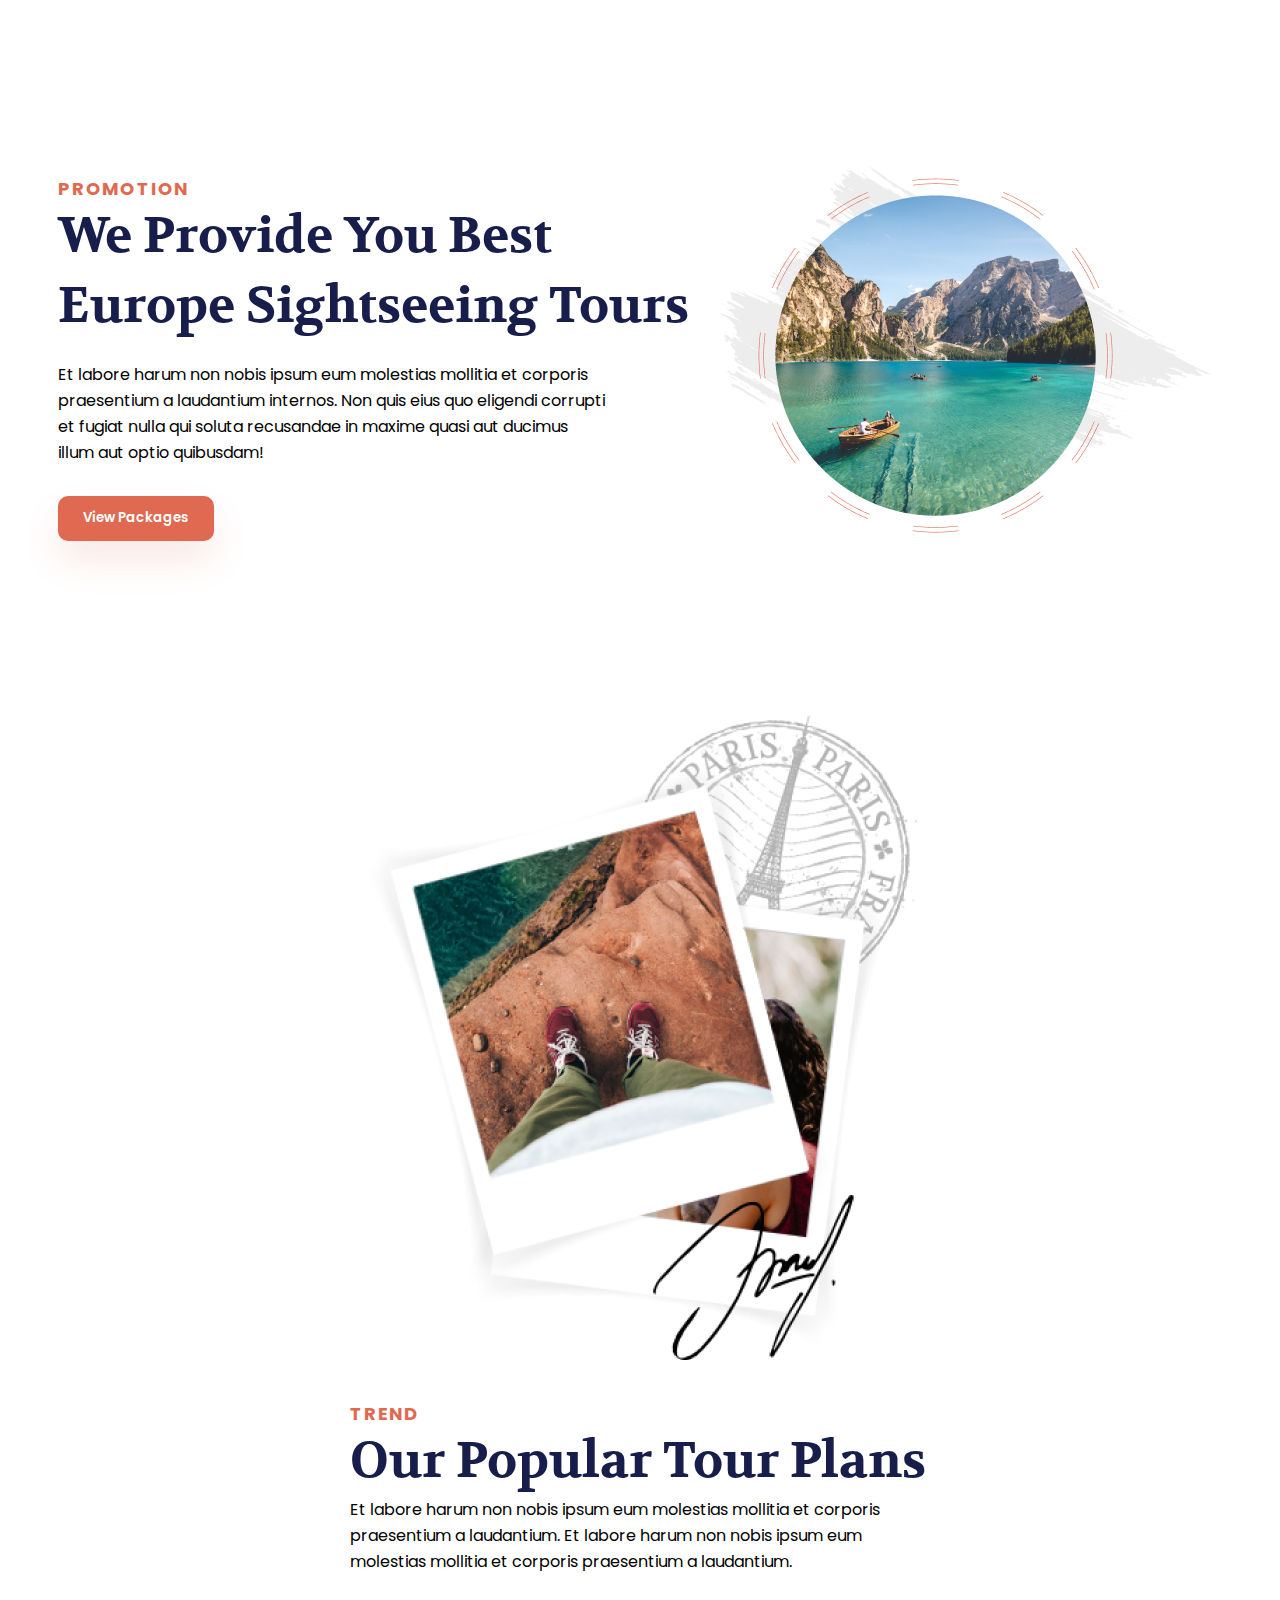
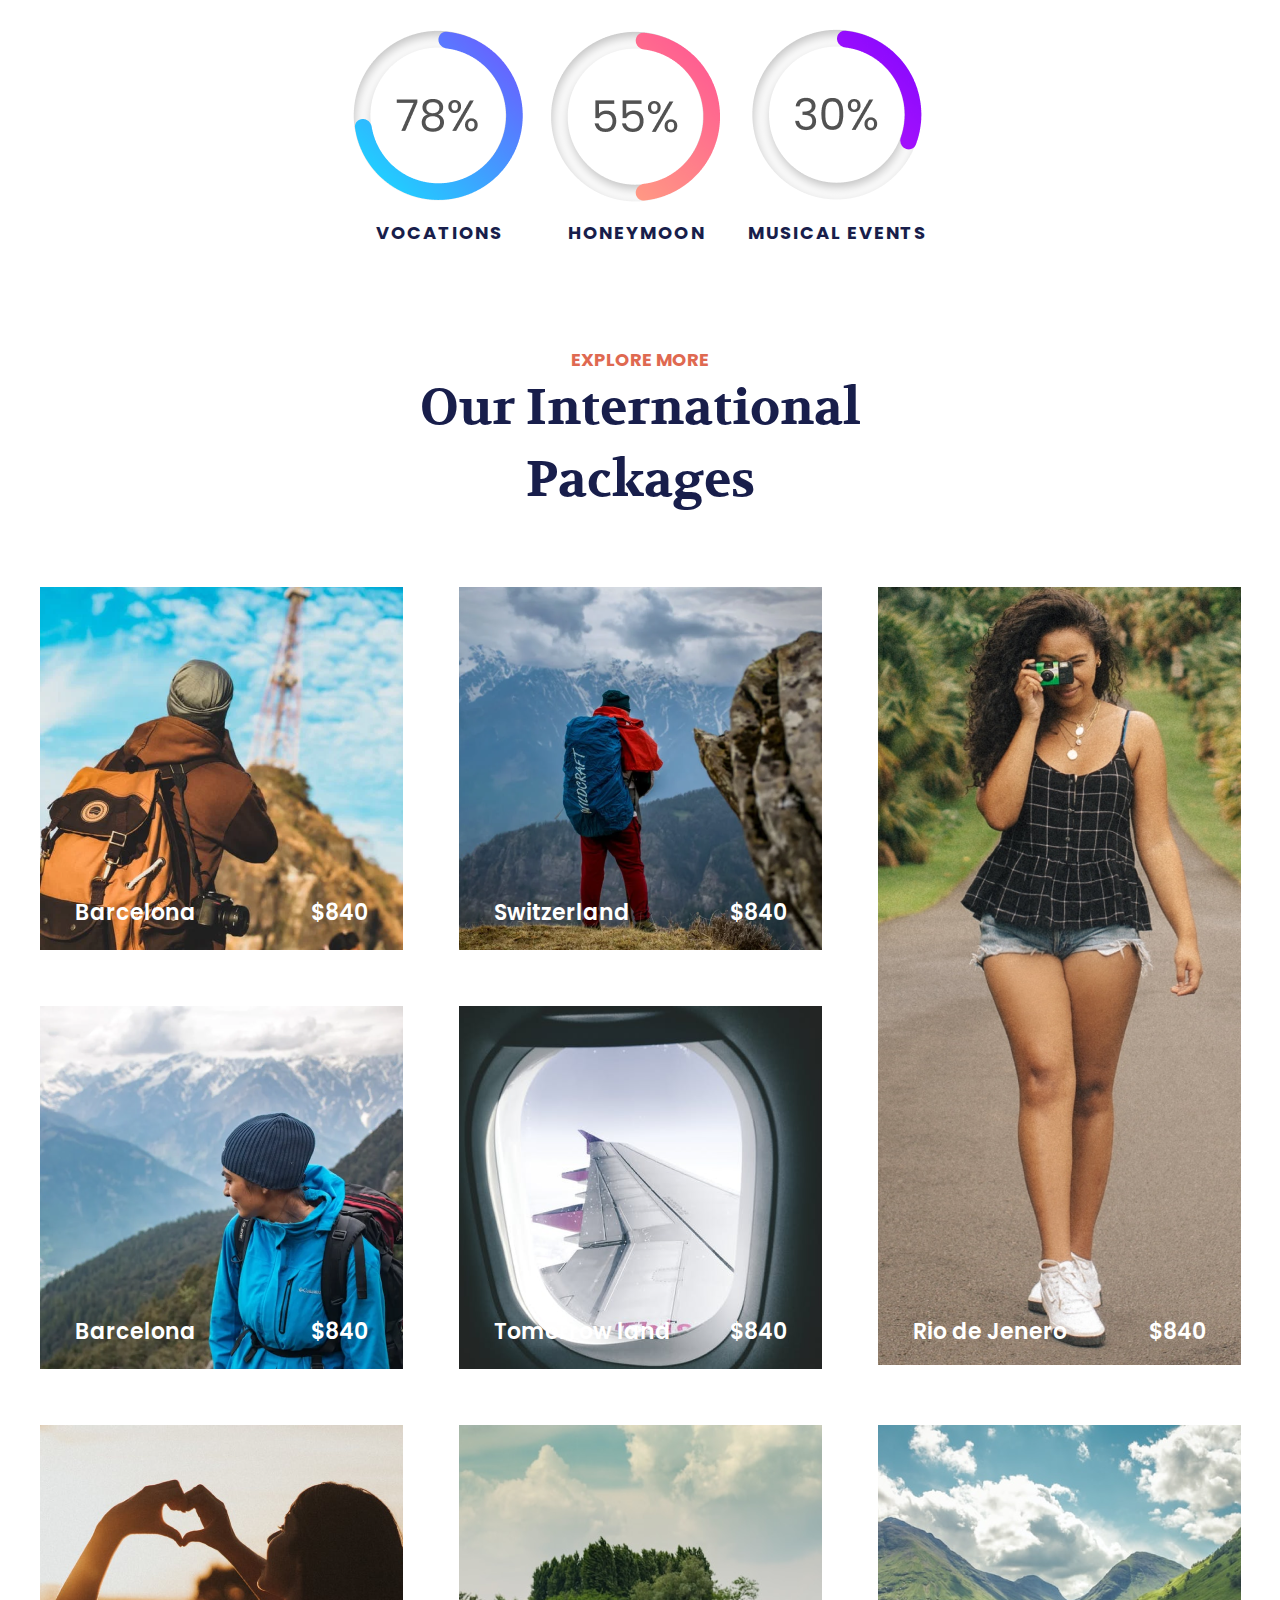
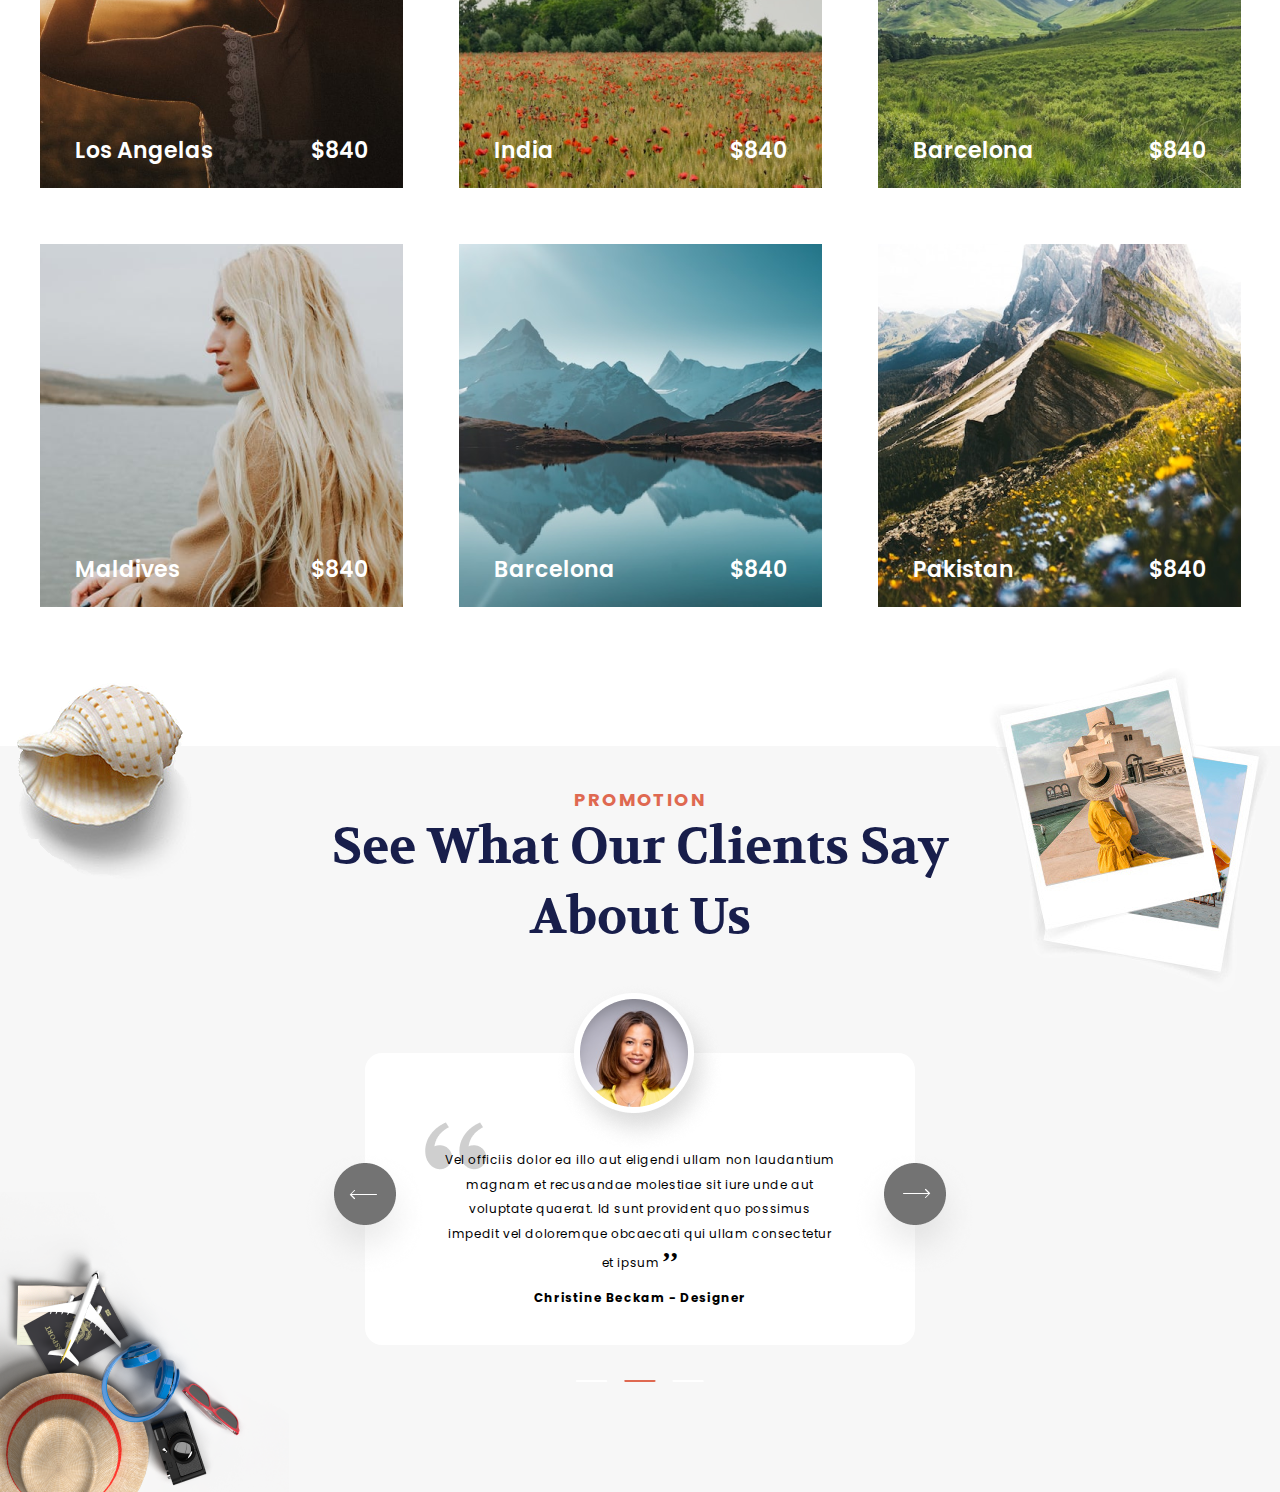
==== about.html @ cb2c083d "Merge branch 'master' into tolga/PR-08-homepage-explore-section" ====
<!DOCTYPE html>
<html lang="en">
  <head>
    <meta charset="UTF-8" />
    <meta name="viewport" content="width=device-width, initial-scale=1.0" />
    <title>Tour and Travel About</title>
    <link rel="stylesheet" href="styles/about.css" />
    <link rel="stylesheet" href="styles/shared.css" />
    <link
      href="https://fonts.googleapis.com/css2?family=Poppins:wght@100;400;700&family=Volkhov&display=swap"
      rel="stylesheet"
    />
  </head>
  <body>
    <div class="about-promotion-container">
      <div class="about-promotion-content-box">
        <div class="about-promotion-title-box">
          <h5 class="about-promotion-title-promotion">PROMOTION</h5>
          <h2 class="about-promotion-title-we-provide">
            We Provide You Best Europe Sightseeing Tours
          </h2>
        </div>
        <div class="about-promotion-text-box">
          <p class="about-promotion-text">
            Et labore harum non nobis ipsum eum molestias mollitia et corporis
            <br />
            praesentium a laudantium internos. Non quis eius quo eligendi
            corrupti <br />
            et fugiat nulla qui soluta recusandae in maxime quasi aut ducimus
            <br />
            illum aut optio quibusdam!
          </p>
        </div>
        <button class="about-promotion-button">View Packages</button>
      </div>
      <img
        class="about-promotion-img"
        src="images/about/about-context-img01.png"
        alt="about-context-img01"
      />
    </div>

    <div class="about-trend-section-container">
      <img
        class="about-trend-img"
        src="images/about/about-trend-img.png"
        alt="about-trend-img"
      />
      <div class="about-trend-content-box">
        <div class="about-trend-title-box">
          <h5 class="about-trend-title-trend">TREND</h5>
          <h2 class="about-trend-title-our-popular">Our Popular Tour Plans</h2>
        </div>
        <div class="about-trend-text-box">
          <p class="about-trend-text">
            Et labore harum non nobis ipsum eum molestias mollitia et corporis
            praesentium a laudantium. Et labore harum non nobis ipsum eum
            molestias mollitia et corporis praesentium a laudantium.
          </p>
        </div>
        <div class="about-trend-statistic-box">
          <div class="trend-statistic-img-and-text-box">
            <img
              src="images/about/about-statistic-img01.png"
              alt="about-statistic-img01"
            />
            <h5 class="about-trend-statistic-text">VOCATIONS</h5>
          </div>
          <div class="trend-statistic-img-and-text-box">
            <img
              src="images/about/about-statistic-img02.png"
              alt="about-statistic-img02"
            />
            <h5 class="about-trend-statistic-text">HONEYMOON</h5>
          </div>
          <div class="trend-statistic-img-and-text-box">
            <img
              src="images/about/about-statistic-img03.png"
              alt="about-statistic-img03"
            />
            <h5 class="about-trend-statistic-text">MUSICAL EVENTS</h5>
          </div>
        </div>
      </div>
      <img
        class="about-trend-shell-img"
        src="images/about/about-trend-shell-img.png"
        alt="about-trend-shell-img"
      />
    </div>

    <div class="about-explore-packages-section-container">
      <div class="explore-packages-title-box">
        <h5 class="explore-packages-title-explore">EXPLORE MORE</h5>
        <h2 class="explore-packages-title-our-international">
          Our International Packages
        </h2>
      </div>
      <div class="explore-packages-img-and-text-boxes">
        <div class="explore-packages-img-and-text-box">
          <img
            class="explore-packages-img"
            src="images/about/about-city-img-barcelona.png"
            alt="about-city-img-barcelona"
          />
          <div class="explore-packages-text-box">
            <p class="explore-packages-text-cities">Barcelona</p>
            <p class="explore-packages-text-prices">$840</p>
          </div>
        </div>
        <div class="explore-packages-img-and-text-box">
          <img
            class="explore-packages-img"
            src="images/about/about-city-img-switzerland.png"
            alt="about-city-img-switzerland"
          />
          <div class="explore-packages-text-box">
            <p class="explore-packages-text-cities">Switzerland</p>
            <p class="explore-packages-text-prices">$840</p>
          </div>
        </div>
        <div class="explore-packages-img-and-text-rio">
          <img
            class="explore-packages-img"
            src="images/about/about-city-img-riodejenero.png"
            alt="about-city-img-riodejenero"
          />
          <div class="explore-packages-text-box">
            <p class="explore-packages-text-cities">Rio de Jenero</p>
            <p class="explore-packages-text-prices">$840</p>
          </div>
        </div>
        <div class="explore-packages-img-and-text-box">
          <img
            class="explore-packages-img"
            src="images/about/about-city-img-barcelona02.png"
            alt="about-city-img-barcelona02"
          />
          <div class="explore-packages-text-box">
            <p class="explore-packages-text-cities">Barcelona</p>
            <p class="explore-packages-text-prices">$840</p>
          </div>
        </div>
        <div class="explore-packages-img-and-text-box">
          <img
            class="explore-packages-img"
            src="images/about/about-city-img-tommorowland.png"
            alt="about-city-img-tommorowland"
          />
          <div class="explore-packages-text-box">
            <p class="explore-packages-text-cities">Tomorrow land</p>
            <p class="explore-packages-text-prices">$840</p>
          </div>
        </div>
        <div class="explore-packages-img-and-text-box">
          <img
            class="explore-packages-img"
            src="images/about/about-city-img-losangelas.png"
            alt="about-city-img-losangelas"
          />
          <div class="explore-packages-text-box">
            <p class="explore-packages-text-cities">Los Angelas</p>
            <p class="explore-packages-text-prices">$840</p>
          </div>
        </div>
        <div class="explore-packages-img-and-text-box">
          <img
            class="explore-packages-img"
            src="images/about/about-city-img-india.png"
            alt="about-city-img-india"
          />
          <div class="explore-packages-text-box">
            <p class="explore-packages-text-cities">India</p>
            <p class="explore-packages-text-prices">$840</p>
          </div>
        </div>
        <div class="explore-packages-img-and-text-box">
          <img
            class="explore-packages-img"
            src="images/about/about-city-img-barcelona03.png"
            alt="about-city-img-barcelona03"
          />
          <div class="explore-packages-text-box">
            <p class="explore-packages-text-cities">Barcelona</p>
            <p class="explore-packages-text-prices">$840</p>
          </div>
        </div>
        <div class="explore-packages-img-and-text-box">
          <img
            class="explore-packages-img"
            src="images/about/about-city-img-maldives.png"
            alt="about-city-img-maldives"
          />
          <div class="explore-packages-text-box">
            <p class="explore-packages-text-cities">Maldives</p>
            <p class="explore-packages-text-prices">$840</p>
          </div>
        </div>
        <div class="explore-packages-img-and-text-box">
          <img
            class="explore-packages-img"
            src="images/about/about-city-img-barcelona04.png"
            alt="about-city-img-barcelona04"
          />
          <div class="explore-packages-text-box">
            <p class="explore-packages-text-cities">Barcelona</p>
            <p class="explore-packages-text-prices">$840</p>
          </div>
        </div>
        <div class="explore-packages-img-and-text-box">
          <img
            class="explore-packages-img"
            src="images/about/about-city-img-pakistan.png"
            alt="about-city-img-pakistan"
          />
          <div class="explore-packages-text-box">
            <p class="explore-packages-text-cities">Pakistan</p>
            <p class="explore-packages-text-prices">$840</p>
          </div>
        </div>
      </div>
    </div>

    <div class="homepage-testimonial-section-container">
      <img
        class="testimonial-section-seashell-img"
        src="images/testimonial-section-seashell-img.png"
        alt="testimonial-section-seashell-img"
      />
      <img
        class="testimonial-section-photo-img"
        src="images/testimonial-section-photo-img.png"
        alt="testimonial-section-seashell-img"
      />
      <img
        class="testimonial-section-hat-img"
        src="images/testimonial-section-hat-img.png"
        alt="testimonial-section-hat-img"
      />

      <div class="testimonial-section-title-box">
        <h5 class="testimonial-title-promotion">PROMOTION</h5>
        <h2 class="testimonial-title-see-what">
          See What Our Clients Say <br />
          About Us
        </h2>
      </div>

      <div class="testimonial-section-box">
        <img
          class="testimonial-section-pp-img"
          src="images/testimonial-section-box-pp-img.png"
          alt="testimonial-pp-img"
        />
        <img
          class="testimonial-section-arrow-left-icon"
          src="images/arrow-leeft-icon.png"
          alt="testimonial-arrow-left-icon"
        />
        <img
          class="testimonial-section-arrow-right-icon"
          src="images/arrow-right-icon.png"
          alt="testimonial-arrow-right-icon"
        />

        <div class="testimonial-comment-box">
          <img
            class="testimonial-section-box-quotes"
            src="images/testimonial-box-quotes.png"
            alt="testimonial-box-quotes"
          />
          <p class="testimonial-comment-text">
            Vel officiis dolor ea illo aut eligendi ullam non laudantium <br />
            magnam et recusandae molestiae sit iure unde aut <br />
            voluptate quaerat. Id sunt provident quo possimus <br />
            impedit vel doloremque obcaecati qui ullam consectetur <br />
            et ipsum <span>,,</span>
          </p>
          <h6 class="testimonial-comment-commentator">
            Christine Beckam - Designer
          </h6>
        </div>
      </div>

      <img
        class="testimonial-pagination-img"
        src="images/testimonial-pagination.png"
        alt="testimonial-pagination-img"
      />
    </div>
  </body>
</html>
---- styles/about.css ----
.about-promotion-container {
  display: flex;
  flex-wrap: wrap;
  justify-content: center;
  align-items: center;
  gap: 20px;
  padding: 150px 20px;
}
.about-promotion-content-box {
  max-width: 640px;
}
.about-promotion-title-promotion {
  color: #df6951;
  font-family: "Poppins", sans-serif;
  font-size: 18px;
  font-weight: 700;
  letter-spacing: 1.8px;
}
.about-promotion-title-we-provide {
  color: #181e4b;
  font-family: "Volkhov", serif;
  font-size: 50px;
  font-weight: 700;
  line-height: 70px;
}
.about-promotion-text {
  color: black;
  font-family: "Poppins", sans-serif;
  line-height: 26px;
  padding: 20px 0px 30px 0px;
}
.about-promotion-button {
  color: white;
  font-family: "Poppins", sans-serif;
  font-weight: 600;
  background: #df6951;
  border: none;
  border-radius: 10px;
  box-shadow: 0px 20px 35px 0px rgba(223, 105, 81, 0.15);
  padding: 12.5px 25px;
}
.about-promotion-img {
  max-width: 100%;
}
@media (max-width: 1228px) {
  .about-promotion-container {
    gap: 50px;
  }
}
@media (max-width: 683px) {
  .about-promotion-container {
    padding: 100px 20px;
  }
}
@media (max-width: 400px) {
  .about-promotion-title-we-provide {
    font-size: 35px;
    line-height: 45px;
  }
  .about-promotion-text {
    font-size: 12px;
    line-height: 20px;
  }
}
/* About Promotion END */
.about-trend-section-container {
  display: flex;
  flex-wrap: wrap;
  justify-content: center;
  align-items: center;
  gap: 200px;
  padding: 0 20px 100px 20px;
  position: relative;
}
.about-trend-img {
  max-width: 100%;
}
.about-trend-content-box {
  max-width: 580px;
}
.about-trend-title-trend {
  color: #df6951;
  font-family: "Poppins", sans-serif;
  font-size: 18px;
  font-weight: 700;
  letter-spacing: 1.8px;
}
.about-trend-title-our-popular {
  color: #181e4b;
  font-family: "Volkhov", serif;
  font-size: 50px;
  font-weight: 700;
  line-height: 70px;
}
.about-trend-text {
  color: black;
  font-family: "Poppins", sans-serif;
  line-height: 26px;
  padding-bottom: 80px;
}
.about-trend-statistic-box {
  display: flex;
  flex-wrap: wrap;
  justify-content: center;
  align-items: flex-end;
  gap: 25px;
}
.about-trend-statistic-text {
  color: #181e4b;
  font-family: "Poppins", sans-serif;
  font-size: 18px;
  font-weight: 700;
  letter-spacing: 1.8px;
}
.trend-statistic-img-and-text-box {
  display: flex;
  flex-direction: column;
  align-items: center;
  justify-content: center;
  gap: 15px;
}
.about-trend-shell-img {
  position: absolute;
  right: 0;
  top: -15px;
}
@media (max-width: 1400px) {
  .about-trend-section-container {
    flex-direction: column;
    gap: 40px;
  }
  .about-trend-text {
    padding-bottom: 50px;
  }
}
@media (max-width: 1860px) {
  .about-trend-shell-img {
    display: none;
  }
}
/* About Trend Section END */
.about-explore-packages-section-container {
  padding: 0 20px 50px 20px;
}
.explore-packages-title-box {
  max-width: 680px;
  margin: auto;
  font-weight: 700;
  text-align: center;
  padding-bottom: 70px;
}
.explore-packages-title-explore {
  color: #df6951;
  font-family: "Poppins", sans-serif;
  font-size: 18px;
}
.explore-packages-title-our-international {
  color: #181e4b;
  font-family: "Volkhov", serif;
  font-size: 50px;
  line-height: 72px;
}
.explore-packages-img-and-text-boxes {
  display: grid;
  grid-template-rows: auto;
  grid-template-columns: repeat(auto-fit, minmax(250px, 363px));
  justify-content: center;
  gap: 52px 56px;
}
.explore-packages-img-and-text-box {
  position: relative;
}
.explore-packages-img {
  width: 100%;
}
.explore-packages-img-and-text-rio {
  grid-row: auto / span 2;
  position: relative;
}
.explore-packages-text-box {
  width: 100%;
  position: absolute;
  bottom: 25px;
  display: flex;
  justify-content: space-between;
  align-items: center;
  padding: 0 35px;
  color: #fff;
  font-family: "Poppins", sans-serif;
  font-size: 22px;
  font-weight: 600;
}
@media (max-width: 403px) {
  .explore-packages-text-box {
    padding: 0 15px;
  }
}
@media (max-width: 450px) {
  .explore-packages-title-our-international {
    font-size: 35px;
    line-height: 50px;
  }
  .explore-packages-title-box {
    padding-bottom: 30px;
  }
}
/* About Explore Packages Section END */
---- styles/shared.css ----
* {
  margin: 0;
  padding: 0;
  box-sizing: border-box;
}

li {
  list-style-type: none;
}

a {
  text-decoration: none;
  color: inherit;
}

.homepage-testimonial-section-container {
  margin-top: 85px;
  background: rgb(215, 215, 215, 0.2);
  position: relative;
  display: flex;
  flex-direction: column;
  align-items: center;
  padding: 40px;
}
.testimonial-section-seashell-img {
  position: absolute;
  left: 265px;
  top: -78px;
}
.testimonial-section-photo-img {
  position: absolute;
  right: 150px;
  top: -87px;
}
.testimonial-section-hat-img {
  position: absolute;
  left: 0px;
  bottom: 0px;
}
.testimonial-section-title-box {
  text-align: center;
  font-weight: 700;
  padding-bottom: 100px;
  z-index: +1;
}
.testimonial-title-promotion {
  color: #df6951;
  font-family: "Poppins", sans-serif;
  font-size: 18px;
  letter-spacing: 1.8px;
}
.testimonial-title-see-what {
  color: #181e4b;
  font-family: "Volkhov", serif;
  font-size: 50px;
  line-height: 70px;
}
.testimonial-section-box {
  padding: 95px 80px 35px 80px;
  background-color: #fff;
  border-radius: 17px;
  position: relative;
}
.testimonial-section-pp-img {
  position: absolute;
  left: 50%;
  transform: translateX(-50%);
  top: -73px;
}
.testimonial-section-arrow-left-icon {
  position: absolute;
  left: -66px;
}
.testimonial-section-arrow-right-icon {
  position: absolute;
  right: -66px;
}
.testimonial-comment-box {
  position: relative;
  display: flex;
  flex-direction: column;
  align-items: center;
  gap: 10px;
  color: black;
  font-family: "Poppins", sans-serif;
  line-height: 24.5px;
  letter-spacing: 0.6px;
  text-align: center;
}
.testimonial-section-box-quotes {
  position: absolute;
  top: -42px;
  left: -30px;
}
.testimonial-comment-text {
  font-size: 12px;
}
.testimonial-comment-text span {
  font-size: 28px;
  font-weight: 700;
  display: inline-block;
  transform: translateY(-10px);
  font-family: serif;
}
.testimonial-comment-commentator {
  font-size: 12px;
  font-weight: 700;
}
.testimonial-pagination-img {
  padding: 35px 0px 70px 0px;
  z-index: +1;
}
@media (max-width: 575px) {
  .homepage-testimonial-section-container {
    padding: 40px 23px;
  }
  .testimonial-section-seashell-img {
    width: 105px;
    height: 108px;
    top: -39px;
    left: 0px;
  }
  .testimonial-section-photo-img {
    width: 150px;
    height: 170px;
    top: -44px;
  }
  .testimonial-section-hat-img {
    width: 250px;
    height: 240px;
  }
  .testimonial-title-see-what {
    font-size: 25px;
    line-height: 35px;
  }
  .testimonial-section-box {
    padding: 85px 40px 35px 40px;
  }
  .testimonial-comment-box {
    line-height: 14px;
    letter-spacing: 0.1px;
  }
  .testimonial-comment-text {
    font-size: 10px;
  }
}
@media (max-width: 700px) {
  .testimonial-section-arrow-left-icon {
    display: none;
  }
  .testimonial-section-arrow-right-icon {
    display: none;
  }
  .testimonial-section-box {
    background: rgb(255, 255, 255, 0.5);
  }
}
@media (max-width: 1150px) {
  .testimonial-section-seashell-img {
    opacity: 0.7;
  }
  .testimonial-section-photo-img {
    opacity: 0.7;
  }
}
@media (max-width: 1450px) {
  .testimonial-section-seashell-img {
    left: 0;
  }
  .testimonial-section-photo-img {
    right: 0;
  }
}
/*Homepage Tesimonial END*/
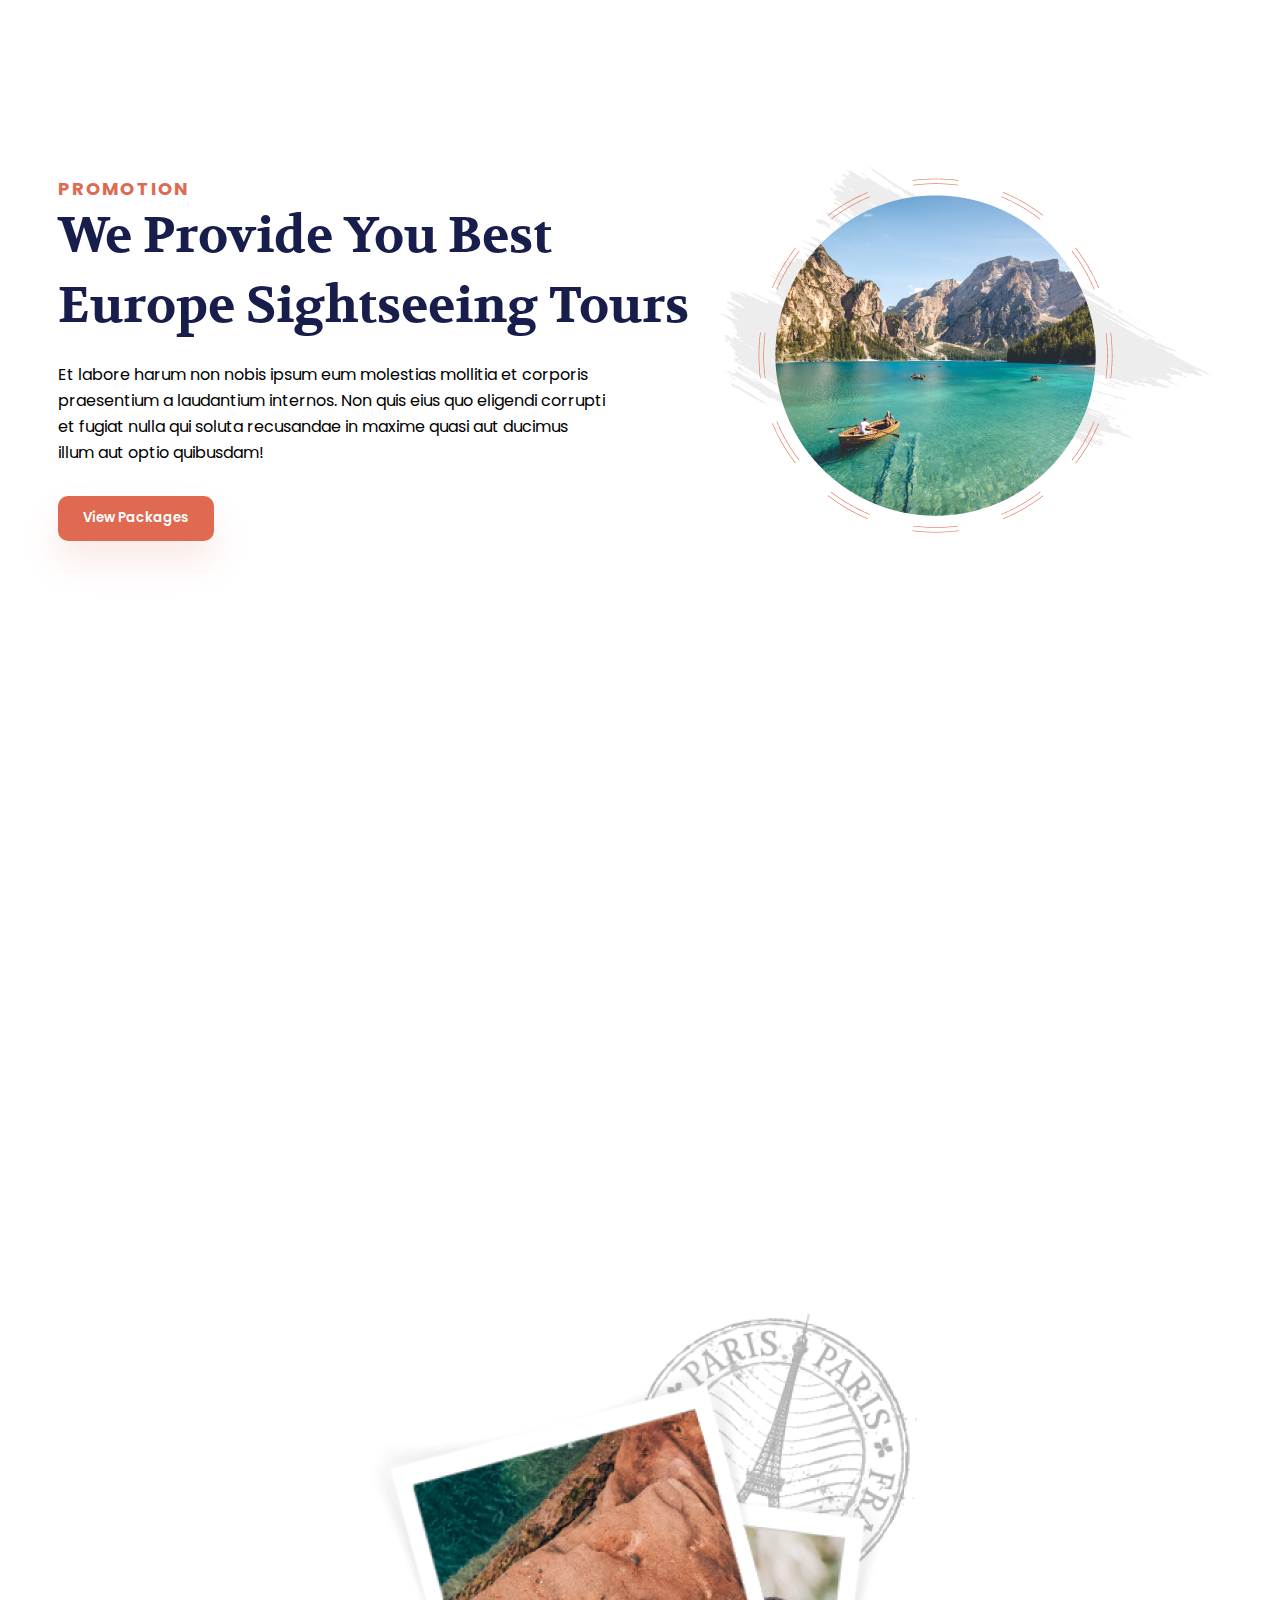
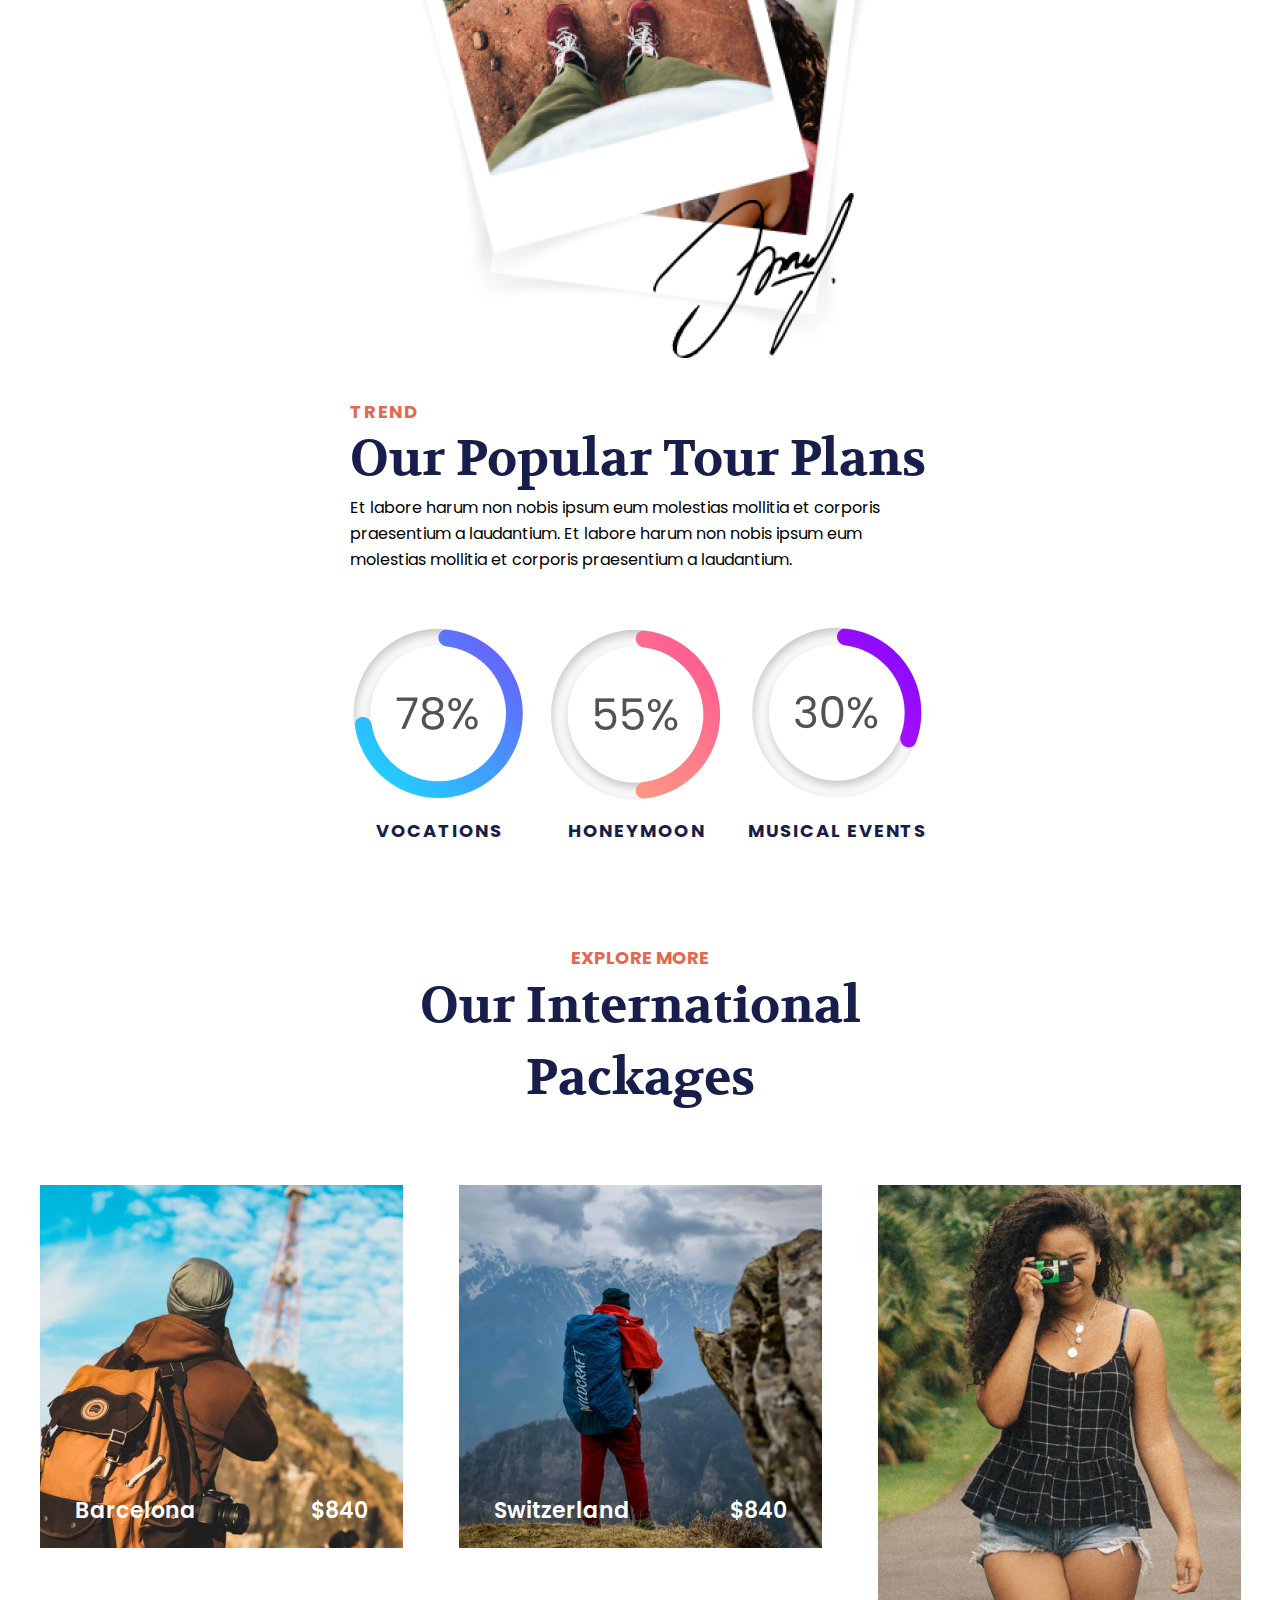
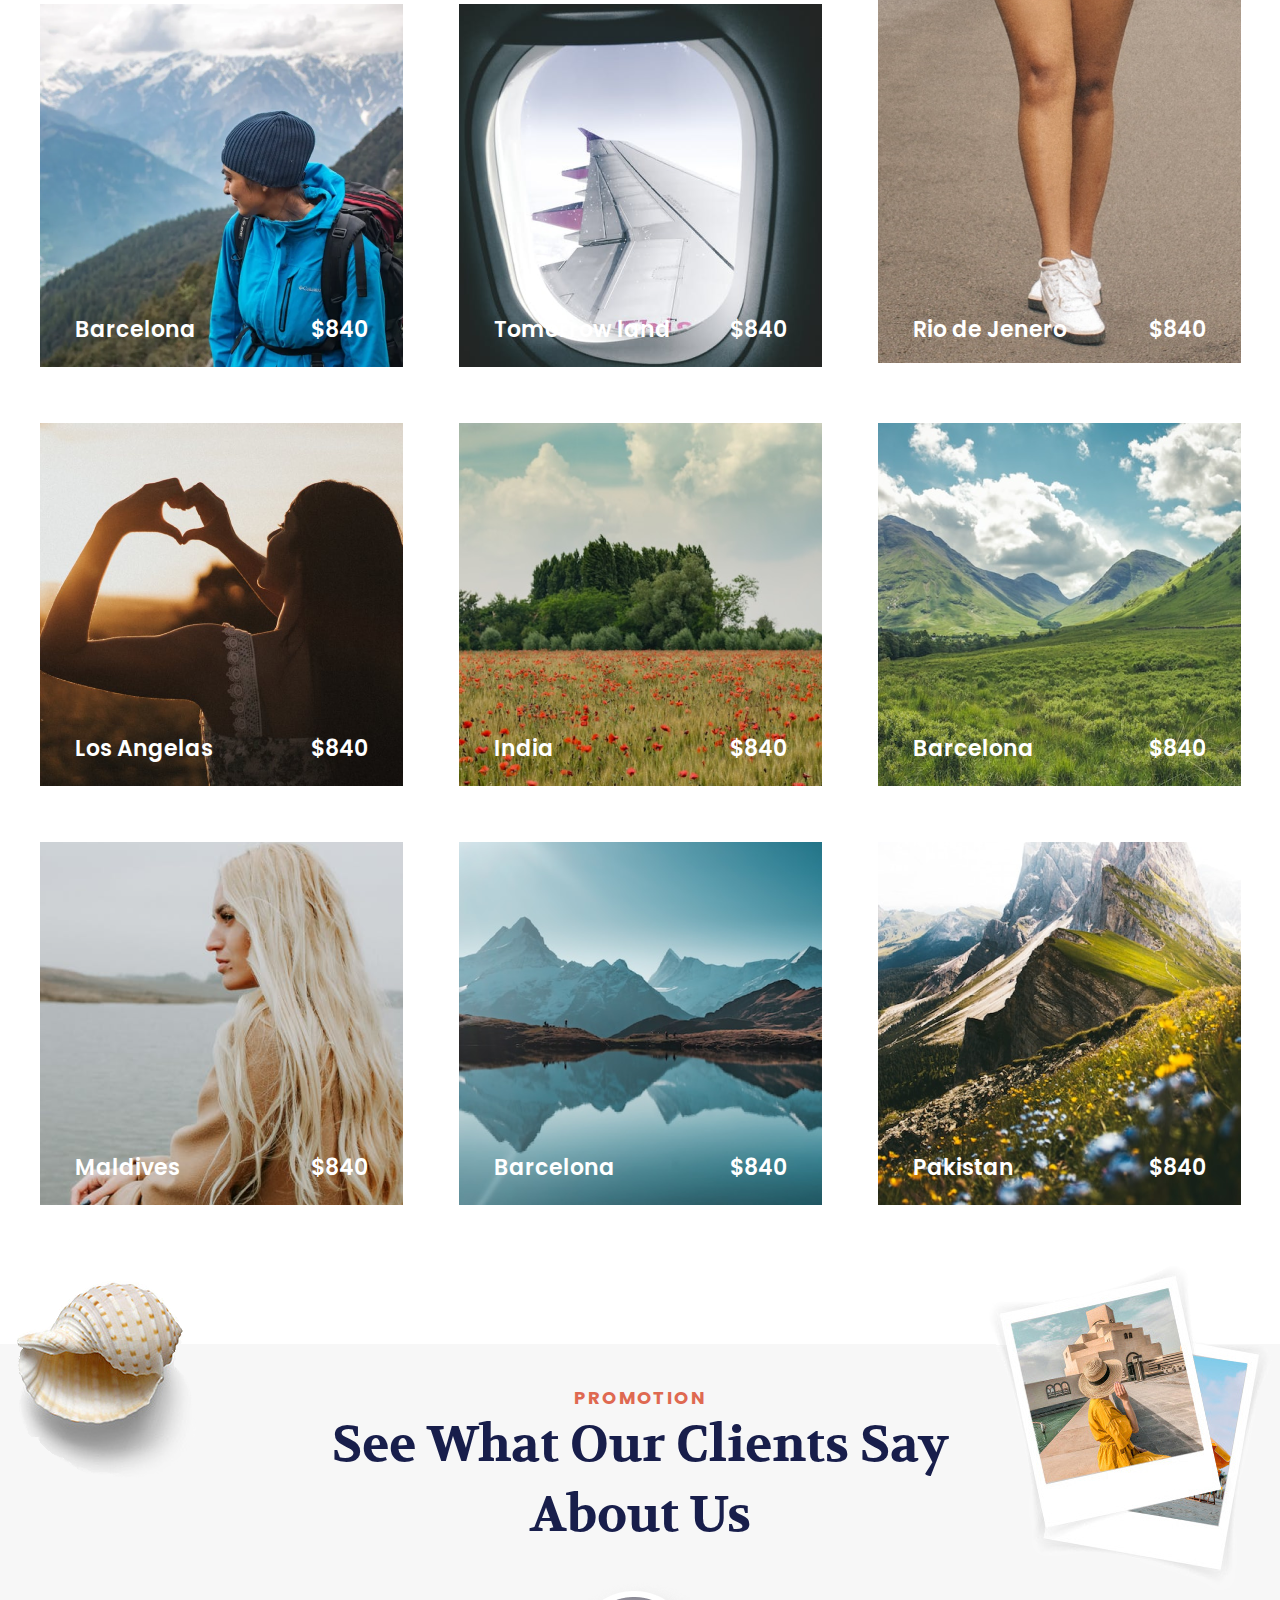
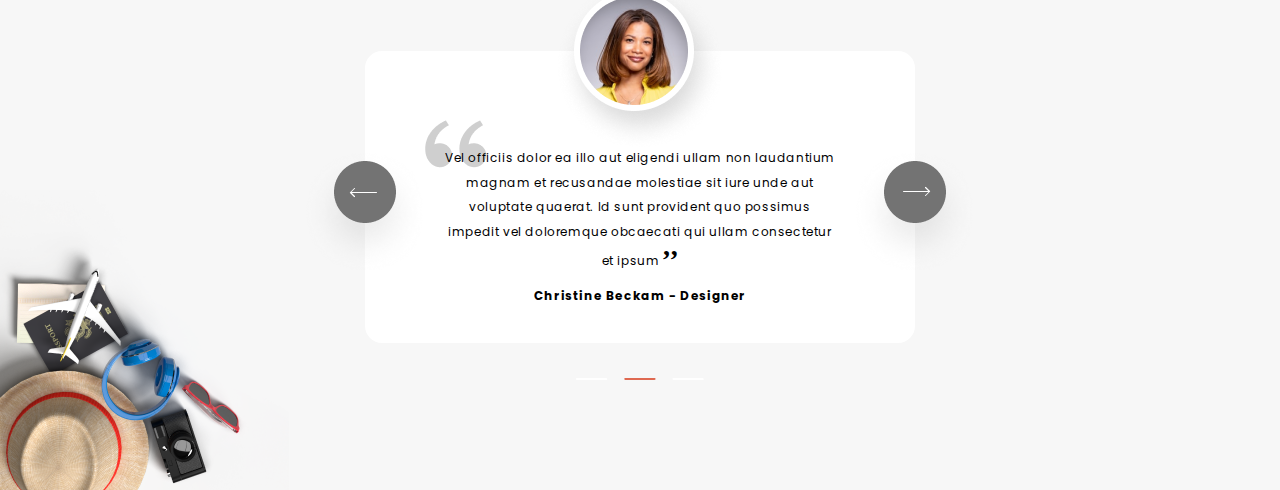
==== commit 057def37: ""about-wanderlust-video updated"" ====
--- a/about.html
+++ b/about.html
@@ -1,292 +1,221 @@
 <!DOCTYPE html>
 <html lang="en">
-  <head>
-    <meta charset="UTF-8" />
-    <meta name="viewport" content="width=device-width, initial-scale=1.0" />
-    <title>Tour and Travel About</title>
-    <link rel="stylesheet" href="styles/about.css" />
-    <link rel="stylesheet" href="styles/shared.css" />
-    <link
-      href="https://fonts.googleapis.com/css2?family=Poppins:wght@100;400;700&family=Volkhov&display=swap"
-      rel="stylesheet"
-    />
-  </head>
-  <body>
-    <div class="about-promotion-container">
-      <div class="about-promotion-content-box">
-        <div class="about-promotion-title-box">
-          <h5 class="about-promotion-title-promotion">PROMOTION</h5>
-          <h2 class="about-promotion-title-we-provide">
-            We Provide You Best Europe Sightseeing Tours
-          </h2>
-        </div>
-        <div class="about-promotion-text-box">
-          <p class="about-promotion-text">
-            Et labore harum non nobis ipsum eum molestias mollitia et corporis
-            <br />
-            praesentium a laudantium internos. Non quis eius quo eligendi
-            corrupti <br />
-            et fugiat nulla qui soluta recusandae in maxime quasi aut ducimus
-            <br />
-            illum aut optio quibusdam!
-          </p>
-        </div>
-        <button class="about-promotion-button">View Packages</button>
-      </div>
-      <img
-        class="about-promotion-img"
-        src="images/about/about-context-img01.png"
-        alt="about-context-img01"
-      />
-    </div>
-
-    <div class="about-trend-section-container">
-      <img
-        class="about-trend-img"
-        src="images/about/about-trend-img.png"
-        alt="about-trend-img"
-      />
-      <div class="about-trend-content-box">
-        <div class="about-trend-title-box">
-          <h5 class="about-trend-title-trend">TREND</h5>
-          <h2 class="about-trend-title-our-popular">Our Popular Tour Plans</h2>
-        </div>
-        <div class="about-trend-text-box">
-          <p class="about-trend-text">
-            Et labore harum non nobis ipsum eum molestias mollitia et corporis
-            praesentium a laudantium. Et labore harum non nobis ipsum eum
-            molestias mollitia et corporis praesentium a laudantium.
-          </p>
-        </div>
-        <div class="about-trend-statistic-box">
-          <div class="trend-statistic-img-and-text-box">
-            <img
-              src="images/about/about-statistic-img01.png"
-              alt="about-statistic-img01"
-            />
-            <h5 class="about-trend-statistic-text">VOCATIONS</h5>
-          </div>
-          <div class="trend-statistic-img-and-text-box">
-            <img
-              src="images/about/about-statistic-img02.png"
-              alt="about-statistic-img02"
-            />
-            <h5 class="about-trend-statistic-text">HONEYMOON</h5>
-          </div>
-          <div class="trend-statistic-img-and-text-box">
-            <img
-              src="images/about/about-statistic-img03.png"
-              alt="about-statistic-img03"
-            />
-            <h5 class="about-trend-statistic-text">MUSICAL EVENTS</h5>
-          </div>
-        </div>
-      </div>
-      <img
-        class="about-trend-shell-img"
-        src="images/about/about-trend-shell-img.png"
-        alt="about-trend-shell-img"
-      />
-    </div>
-
-    <div class="about-explore-packages-section-container">
-      <div class="explore-packages-title-box">
-        <h5 class="explore-packages-title-explore">EXPLORE MORE</h5>
-        <h2 class="explore-packages-title-our-international">
-          Our International Packages
+
+<head>
+  <meta charset="UTF-8" />
+  <meta name="viewport" content="width=device-width, initial-scale=1.0" />
+  <title>Tour and Travel About</title>
+  <link rel="stylesheet" href="styles/about.css" />
+  <link rel="stylesheet" href="styles/shared.css" />
+  <link href="https://fonts.googleapis.com/css2?family=Poppins:wght@100;400;700&family=Volkhov&display=swap"
+    rel="stylesheet" />
+  <link rel="preconnect" href="https://fonts.googleapis.com">
+  <link rel="preconnect" href="https://fonts.gstatic.com" crossorigin>
+  <link href="https://fonts.googleapis.com/css2?family=Yesteryear&display=swap" rel="stylesheet">
+</head>
+
+<body>
+  <div class="about-promotion-container">
+    <div class="about-promotion-content-box">
+      <div class="about-promotion-title-box">
+        <h5 class="about-promotion-title-promotion">PROMOTION</h5>
+        <h2 class="about-promotion-title-we-provide">
+          We Provide You Best Europe Sightseeing Tours
         </h2>
       </div>
-      <div class="explore-packages-img-and-text-boxes">
-        <div class="explore-packages-img-and-text-box">
-          <img
-            class="explore-packages-img"
-            src="images/about/about-city-img-barcelona.png"
-            alt="about-city-img-barcelona"
-          />
-          <div class="explore-packages-text-box">
-            <p class="explore-packages-text-cities">Barcelona</p>
-            <p class="explore-packages-text-prices">$840</p>
-          </div>
-        </div>
-        <div class="explore-packages-img-and-text-box">
-          <img
-            class="explore-packages-img"
-            src="images/about/about-city-img-switzerland.png"
-            alt="about-city-img-switzerland"
-          />
-          <div class="explore-packages-text-box">
-            <p class="explore-packages-text-cities">Switzerland</p>
-            <p class="explore-packages-text-prices">$840</p>
-          </div>
-        </div>
-        <div class="explore-packages-img-and-text-rio">
-          <img
-            class="explore-packages-img"
-            src="images/about/about-city-img-riodejenero.png"
-            alt="about-city-img-riodejenero"
-          />
-          <div class="explore-packages-text-box">
-            <p class="explore-packages-text-cities">Rio de Jenero</p>
-            <p class="explore-packages-text-prices">$840</p>
-          </div>
-        </div>
-        <div class="explore-packages-img-and-text-box">
-          <img
-            class="explore-packages-img"
-            src="images/about/about-city-img-barcelona02.png"
-            alt="about-city-img-barcelona02"
-          />
-          <div class="explore-packages-text-box">
-            <p class="explore-packages-text-cities">Barcelona</p>
-            <p class="explore-packages-text-prices">$840</p>
-          </div>
-        </div>
-        <div class="explore-packages-img-and-text-box">
-          <img
-            class="explore-packages-img"
-            src="images/about/about-city-img-tommorowland.png"
-            alt="about-city-img-tommorowland"
-          />
-          <div class="explore-packages-text-box">
-            <p class="explore-packages-text-cities">Tomorrow land</p>
-            <p class="explore-packages-text-prices">$840</p>
-          </div>
-        </div>
-        <div class="explore-packages-img-and-text-box">
-          <img
-            class="explore-packages-img"
-            src="images/about/about-city-img-losangelas.png"
-            alt="about-city-img-losangelas"
-          />
-          <div class="explore-packages-text-box">
-            <p class="explore-packages-text-cities">Los Angelas</p>
-            <p class="explore-packages-text-prices">$840</p>
-          </div>
-        </div>
-        <div class="explore-packages-img-and-text-box">
-          <img
-            class="explore-packages-img"
-            src="images/about/about-city-img-india.png"
-            alt="about-city-img-india"
-          />
-          <div class="explore-packages-text-box">
-            <p class="explore-packages-text-cities">India</p>
-            <p class="explore-packages-text-prices">$840</p>
-          </div>
-        </div>
-        <div class="explore-packages-img-and-text-box">
-          <img
-            class="explore-packages-img"
-            src="images/about/about-city-img-barcelona03.png"
-            alt="about-city-img-barcelona03"
-          />
-          <div class="explore-packages-text-box">
-            <p class="explore-packages-text-cities">Barcelona</p>
-            <p class="explore-packages-text-prices">$840</p>
-          </div>
-        </div>
-        <div class="explore-packages-img-and-text-box">
-          <img
-            class="explore-packages-img"
-            src="images/about/about-city-img-maldives.png"
-            alt="about-city-img-maldives"
-          />
-          <div class="explore-packages-text-box">
-            <p class="explore-packages-text-cities">Maldives</p>
-            <p class="explore-packages-text-prices">$840</p>
-          </div>
-        </div>
-        <div class="explore-packages-img-and-text-box">
-          <img
-            class="explore-packages-img"
-            src="images/about/about-city-img-barcelona04.png"
-            alt="about-city-img-barcelona04"
-          />
-          <div class="explore-packages-text-box">
-            <p class="explore-packages-text-cities">Barcelona</p>
-            <p class="explore-packages-text-prices">$840</p>
-          </div>
-        </div>
-        <div class="explore-packages-img-and-text-box">
-          <img
-            class="explore-packages-img"
-            src="images/about/about-city-img-pakistan.png"
-            alt="about-city-img-pakistan"
-          />
-          <div class="explore-packages-text-box">
-            <p class="explore-packages-text-cities">Pakistan</p>
-            <p class="explore-packages-text-prices">$840</p>
-          </div>
-        </div>
-      </div>
-    </div>
-
-    <div class="homepage-testimonial-section-container">
-      <img
-        class="testimonial-section-seashell-img"
-        src="images/testimonial-section-seashell-img.png"
-        alt="testimonial-section-seashell-img"
-      />
-      <img
-        class="testimonial-section-photo-img"
-        src="images/testimonial-section-photo-img.png"
-        alt="testimonial-section-seashell-img"
-      />
-      <img
-        class="testimonial-section-hat-img"
-        src="images/testimonial-section-hat-img.png"
-        alt="testimonial-section-hat-img"
-      />
-
-      <div class="testimonial-section-title-box">
-        <h5 class="testimonial-title-promotion">PROMOTION</h5>
-        <h2 class="testimonial-title-see-what">
-          See What Our Clients Say <br />
-          About Us
-        </h2>
-      </div>
-
-      <div class="testimonial-section-box">
-        <img
-          class="testimonial-section-pp-img"
-          src="images/testimonial-section-box-pp-img.png"
-          alt="testimonial-pp-img"
-        />
-        <img
-          class="testimonial-section-arrow-left-icon"
-          src="images/arrow-leeft-icon.png"
-          alt="testimonial-arrow-left-icon"
-        />
-        <img
-          class="testimonial-section-arrow-right-icon"
-          src="images/arrow-right-icon.png"
-          alt="testimonial-arrow-right-icon"
-        />
-
-        <div class="testimonial-comment-box">
-          <img
-            class="testimonial-section-box-quotes"
-            src="images/testimonial-box-quotes.png"
-            alt="testimonial-box-quotes"
-          />
-          <p class="testimonial-comment-text">
-            Vel officiis dolor ea illo aut eligendi ullam non laudantium <br />
-            magnam et recusandae molestiae sit iure unde aut <br />
-            voluptate quaerat. Id sunt provident quo possimus <br />
-            impedit vel doloremque obcaecati qui ullam consectetur <br />
-            et ipsum <span>,,</span>
-          </p>
-          <h6 class="testimonial-comment-commentator">
-            Christine Beckam - Designer
-          </h6>
-        </div>
-      </div>
-
-      <img
-        class="testimonial-pagination-img"
-        src="images/testimonial-pagination.png"
-        alt="testimonial-pagination-img"
-      />
-    </div>
-  </body>
-</html>
+      <div class="about-promotion-text-box">
+        <p class="about-promotion-text">
+          Et labore harum non nobis ipsum eum molestias mollitia et corporis
+          <br />
+          praesentium a laudantium internos. Non quis eius quo eligendi
+          corrupti <br />
+          et fugiat nulla qui soluta recusandae in maxime quasi aut ducimus
+          <br />
+          illum aut optio quibusdam!
+        </p>
+      </div>
+      <button class="about-promotion-button">View Packages</button>
+    </div>
+    <img class="about-promotion-img" src="images/about/about-context-img01.png" alt="about-context-img01" />
+  </div>
+  <div class="about-wanderlust-container">
+    <video class="about-wanderlust-video" src="images/about/about-video01.mp4" muted autoplay loop></video>
+    <div class="about-wanderlust-writing" >
+      <h1 class="about-wanderlust-headline"> Wanderlust </h1>
+    </div>
+  </div>
+  <div class="about-trend-section-container">
+    <img class="about-trend-img" src="images/about/about-trend-img.png" alt="about-trend-img" />
+    <div class="about-trend-content-box">
+      <div class="about-trend-title-box">
+        <h5 class="about-trend-title-trend">TREND</h5>
+        <h2 class="about-trend-title-our-popular">Our Popular Tour Plans</h2>
+      </div>
+      <div class="about-trend-text-box">
+        <p class="about-trend-text">
+          Et labore harum non nobis ipsum eum molestias mollitia et corporis
+          praesentium a laudantium. Et labore harum non nobis ipsum eum
+          molestias mollitia et corporis praesentium a laudantium.
+        </p>
+      </div>
+      <div class="about-trend-statistic-box">
+        <div class="trend-statistic-img-and-text-box">
+          <img src="images/about/about-statistic-img01.png" alt="about-statistic-img01" />
+          <h5 class="about-trend-statistic-text">VOCATIONS</h5>
+        </div>
+        <div class="trend-statistic-img-and-text-box">
+          <img src="images/about/about-statistic-img02.png" alt="about-statistic-img02" />
+          <h5 class="about-trend-statistic-text">HONEYMOON</h5>
+        </div>
+        <div class="trend-statistic-img-and-text-box">
+          <img src="images/about/about-statistic-img03.png" alt="about-statistic-img03" />
+          <h5 class="about-trend-statistic-text">MUSICAL EVENTS</h5>
+        </div>
+      </div>
+    </div>
+    <img class="about-trend-shell-img" src="images/about/about-trend-shell-img.png" alt="about-trend-shell-img" />
+  </div>
+
+  <div class="about-explore-packages-section-container">
+    <div class="explore-packages-title-box">
+      <h5 class="explore-packages-title-explore">EXPLORE MORE</h5>
+      <h2 class="explore-packages-title-our-international">
+        Our International Packages
+      </h2>
+    </div>
+    <div class="explore-packages-img-and-text-boxes">
+      <div class="explore-packages-img-and-text-box">
+        <img class="explore-packages-img" src="images/about/about-city-img-barcelona.png"
+          alt="about-city-img-barcelona" />
+        <div class="explore-packages-text-box">
+          <p class="explore-packages-text-cities">Barcelona</p>
+          <p class="explore-packages-text-prices">$840</p>
+        </div>
+      </div>
+      <div class="explore-packages-img-and-text-box">
+        <img class="explore-packages-img" src="images/about/about-city-img-switzerland.png"
+          alt="about-city-img-switzerland" />
+        <div class="explore-packages-text-box">
+          <p class="explore-packages-text-cities">Switzerland</p>
+          <p class="explore-packages-text-prices">$840</p>
+        </div>
+      </div>
+      <div class="explore-packages-img-and-text-rio">
+        <img class="explore-packages-img" src="images/about/about-city-img-riodejenero.png"
+          alt="about-city-img-riodejenero" />
+        <div class="explore-packages-text-box">
+          <p class="explore-packages-text-cities">Rio de Jenero</p>
+          <p class="explore-packages-text-prices">$840</p>
+        </div>
+      </div>
+      <div class="explore-packages-img-and-text-box">
+        <img class="explore-packages-img" src="images/about/about-city-img-barcelona02.png"
+          alt="about-city-img-barcelona02" />
+        <div class="explore-packages-text-box">
+          <p class="explore-packages-text-cities">Barcelona</p>
+          <p class="explore-packages-text-prices">$840</p>
+        </div>
+      </div>
+      <div class="explore-packages-img-and-text-box">
+        <img class="explore-packages-img" src="images/about/about-city-img-tommorowland.png"
+          alt="about-city-img-tommorowland" />
+        <div class="explore-packages-text-box">
+          <p class="explore-packages-text-cities">Tomorrow land</p>
+          <p class="explore-packages-text-prices">$840</p>
+        </div>
+      </div>
+      <div class="explore-packages-img-and-text-box">
+        <img class="explore-packages-img" src="images/about/about-city-img-losangelas.png"
+          alt="about-city-img-losangelas" />
+        <div class="explore-packages-text-box">
+          <p class="explore-packages-text-cities">Los Angelas</p>
+          <p class="explore-packages-text-prices">$840</p>
+        </div>
+      </div>
+      <div class="explore-packages-img-and-text-box">
+        <img class="explore-packages-img" src="images/about/about-city-img-india.png" alt="about-city-img-india" />
+        <div class="explore-packages-text-box">
+          <p class="explore-packages-text-cities">India</p>
+          <p class="explore-packages-text-prices">$840</p>
+        </div>
+      </div>
+      <div class="explore-packages-img-and-text-box">
+        <img class="explore-packages-img" src="images/about/about-city-img-barcelona03.png"
+          alt="about-city-img-barcelona03" />
+        <div class="explore-packages-text-box">
+          <p class="explore-packages-text-cities">Barcelona</p>
+          <p class="explore-packages-text-prices">$840</p>
+        </div>
+      </div>
+      <div class="explore-packages-img-and-text-box">
+        <img class="explore-packages-img" src="images/about/about-city-img-maldives.png"
+          alt="about-city-img-maldives" />
+        <div class="explore-packages-text-box">
+          <p class="explore-packages-text-cities">Maldives</p>
+          <p class="explore-packages-text-prices">$840</p>
+        </div>
+      </div>
+      <div class="explore-packages-img-and-text-box">
+        <img class="explore-packages-img" src="images/about/about-city-img-barcelona04.png"
+          alt="about-city-img-barcelona04" />
+        <div class="explore-packages-text-box">
+          <p class="explore-packages-text-cities">Barcelona</p>
+          <p class="explore-packages-text-prices">$840</p>
+        </div>
+      </div>
+      <div class="explore-packages-img-and-text-box">
+        <img class="explore-packages-img" src="images/about/about-city-img-pakistan.png"
+          alt="about-city-img-pakistan" />
+        <div class="explore-packages-text-box">
+          <p class="explore-packages-text-cities">Pakistan</p>
+          <p class="explore-packages-text-prices">$840</p>
+        </div>
+      </div>
+    </div>
+  </div>
+
+  <div class="homepage-testimonial-section-container">
+    <img class="testimonial-section-seashell-img" src="images/testimonial-section-seashell-img.png"
+      alt="testimonial-section-seashell-img" />
+    <img class="testimonial-section-photo-img" src="images/testimonial-section-photo-img.png"
+      alt="testimonial-section-seashell-img" />
+    <img class="testimonial-section-hat-img" src="images/testimonial-section-hat-img.png"
+      alt="testimonial-section-hat-img" />
+
+    <div class="testimonial-section-title-box">
+      <h5 class="testimonial-title-promotion">PROMOTION</h5>
+      <h2 class="testimonial-title-see-what">
+        See What Our Clients Say <br />
+        About Us
+      </h2>
+    </div>
+
+    <div class="testimonial-section-box">
+      <img class="testimonial-section-pp-img" src="images/testimonial-section-box-pp-img.png"
+        alt="testimonial-pp-img" />
+      <img class="testimonial-section-arrow-left-icon" src="images/arrow-leeft-icon.png"
+        alt="testimonial-arrow-left-icon" />
+      <img class="testimonial-section-arrow-right-icon" src="images/arrow-right-icon.png"
+        alt="testimonial-arrow-right-icon" />
+
+      <div class="testimonial-comment-box">
+        <img class="testimonial-section-box-quotes" src="images/testimonial-box-quotes.png"
+          alt="testimonial-box-quotes" />
+        <p class="testimonial-comment-text">
+          Vel officiis dolor ea illo aut eligendi ullam non laudantium <br />
+          magnam et recusandae molestiae sit iure unde aut <br />
+          voluptate quaerat. Id sunt provident quo possimus <br />
+          impedit vel doloremque obcaecati qui ullam consectetur <br />
+          et ipsum <span>,,</span>
+        </p>
+        <h6 class="testimonial-comment-commentator">
+          Christine Beckam - Designer
+        </h6>
+      </div>
+    </div>
+
+    <img class="testimonial-pagination-img" src="images/testimonial-pagination.png" alt="testimonial-pagination-img" />
+  </div>
+</body>
+
+</html>--- a/styles/about.css
+++ b/styles/about.css
@@ -6,9 +6,11 @@
   gap: 20px;
   padding: 150px 20px;
 }
+
 .about-promotion-content-box {
   max-width: 640px;
 }
+
 .about-promotion-title-promotion {
   color: #df6951;
   font-family: "Poppins", sans-serif;
@@ -16,6 +18,7 @@
   font-weight: 700;
   letter-spacing: 1.8px;
 }
+
 .about-promotion-title-we-provide {
   color: #181e4b;
   font-family: "Volkhov", serif;
@@ -23,12 +26,14 @@
   font-weight: 700;
   line-height: 70px;
 }
+
 .about-promotion-text {
   color: black;
   font-family: "Poppins", sans-serif;
   line-height: 26px;
   padding: 20px 0px 30px 0px;
 }
+
 .about-promotion-button {
   color: white;
   font-family: "Poppins", sans-serif;
@@ -39,30 +44,66 @@
   box-shadow: 0px 20px 35px 0px rgba(223, 105, 81, 0.15);
   padding: 12.5px 25px;
 }
+
 .about-promotion-img {
   max-width: 100%;
 }
+
 @media (max-width: 1228px) {
   .about-promotion-container {
     gap: 50px;
   }
 }
+
 @media (max-width: 683px) {
   .about-promotion-container {
     padding: 100px 20px;
   }
 }
+
 @media (max-width: 400px) {
   .about-promotion-title-we-provide {
     font-size: 35px;
     line-height: 45px;
   }
+
   .about-promotion-text {
     font-size: 12px;
     line-height: 20px;
   }
 }
+
 /* About Promotion END */
+.about-wanderlust-container{
+  position: relative;
+
+  .about-wanderlust-video {
+    object-fit: cover;
+    height: 594px;
+    width: 100%;
+    object-position: center;
+  }
+
+  .about-wanderlust-headline {
+    font-family: "Yesteryear", cursive;
+    font-weight: bold;
+    font-style: normal;
+    color: white;
+    font-size:clamp(24px,4vw,60px)
+  }
+
+  .about-wanderlust-writing {
+    position: absolute;
+    top: 0;
+    left: 0;
+    width: 100%;
+    height: 100%;
+    display: flex;
+    justify-content: center;
+    align-items: center;
+  }
+}
+/*About wanderlust video ends*/
 .about-trend-section-container {
   display: flex;
   flex-wrap: wrap;
@@ -72,12 +113,15 @@
   padding: 0 20px 100px 20px;
   position: relative;
 }
+
 .about-trend-img {
   max-width: 100%;
 }
+
 .about-trend-content-box {
   max-width: 580px;
 }
+
 .about-trend-title-trend {
   color: #df6951;
   font-family: "Poppins", sans-serif;
@@ -85,6 +129,7 @@
   font-weight: 700;
   letter-spacing: 1.8px;
 }
+
 .about-trend-title-our-popular {
   color: #181e4b;
   font-family: "Volkhov", serif;
@@ -92,12 +137,14 @@
   font-weight: 700;
   line-height: 70px;
 }
+
 .about-trend-text {
   color: black;
   font-family: "Poppins", sans-serif;
   line-height: 26px;
   padding-bottom: 80px;
 }
+
 .about-trend-statistic-box {
   display: flex;
   flex-wrap: wrap;
@@ -105,6 +152,7 @@
   align-items: flex-end;
   gap: 25px;
 }
+
 .about-trend-statistic-text {
   color: #181e4b;
   font-family: "Poppins", sans-serif;
@@ -112,6 +160,7 @@
   font-weight: 700;
   letter-spacing: 1.8px;
 }
+
 .trend-statistic-img-and-text-box {
   display: flex;
   flex-direction: column;
@@ -119,29 +168,35 @@
   justify-content: center;
   gap: 15px;
 }
+
 .about-trend-shell-img {
   position: absolute;
   right: 0;
   top: -15px;
 }
+
 @media (max-width: 1400px) {
   .about-trend-section-container {
     flex-direction: column;
     gap: 40px;
   }
+
   .about-trend-text {
     padding-bottom: 50px;
   }
 }
+
 @media (max-width: 1860px) {
   .about-trend-shell-img {
     display: none;
   }
 }
+
 /* About Trend Section END */
 .about-explore-packages-section-container {
   padding: 0 20px 50px 20px;
 }
+
 .explore-packages-title-box {
   max-width: 680px;
   margin: auto;
@@ -149,17 +204,20 @@
   text-align: center;
   padding-bottom: 70px;
 }
+
 .explore-packages-title-explore {
   color: #df6951;
   font-family: "Poppins", sans-serif;
   font-size: 18px;
 }
+
 .explore-packages-title-our-international {
   color: #181e4b;
   font-family: "Volkhov", serif;
   font-size: 50px;
   line-height: 72px;
 }
+
 .explore-packages-img-and-text-boxes {
   display: grid;
   grid-template-rows: auto;
@@ -167,16 +225,20 @@
   justify-content: center;
   gap: 52px 56px;
 }
+
 .explore-packages-img-and-text-box {
   position: relative;
 }
+
 .explore-packages-img {
   width: 100%;
 }
+
 .explore-packages-img-and-text-rio {
   grid-row: auto / span 2;
   position: relative;
 }
+
 .explore-packages-text-box {
   width: 100%;
   position: absolute;
@@ -190,18 +252,22 @@
   font-size: 22px;
   font-weight: 600;
 }
+
 @media (max-width: 403px) {
   .explore-packages-text-box {
     padding: 0 15px;
   }
 }
+
 @media (max-width: 450px) {
   .explore-packages-title-our-international {
     font-size: 35px;
     line-height: 50px;
   }
+
   .explore-packages-title-box {
     padding-bottom: 30px;
   }
 }
-/* About Explore Packages Section END */
+
+/* About Explore Packages Section END */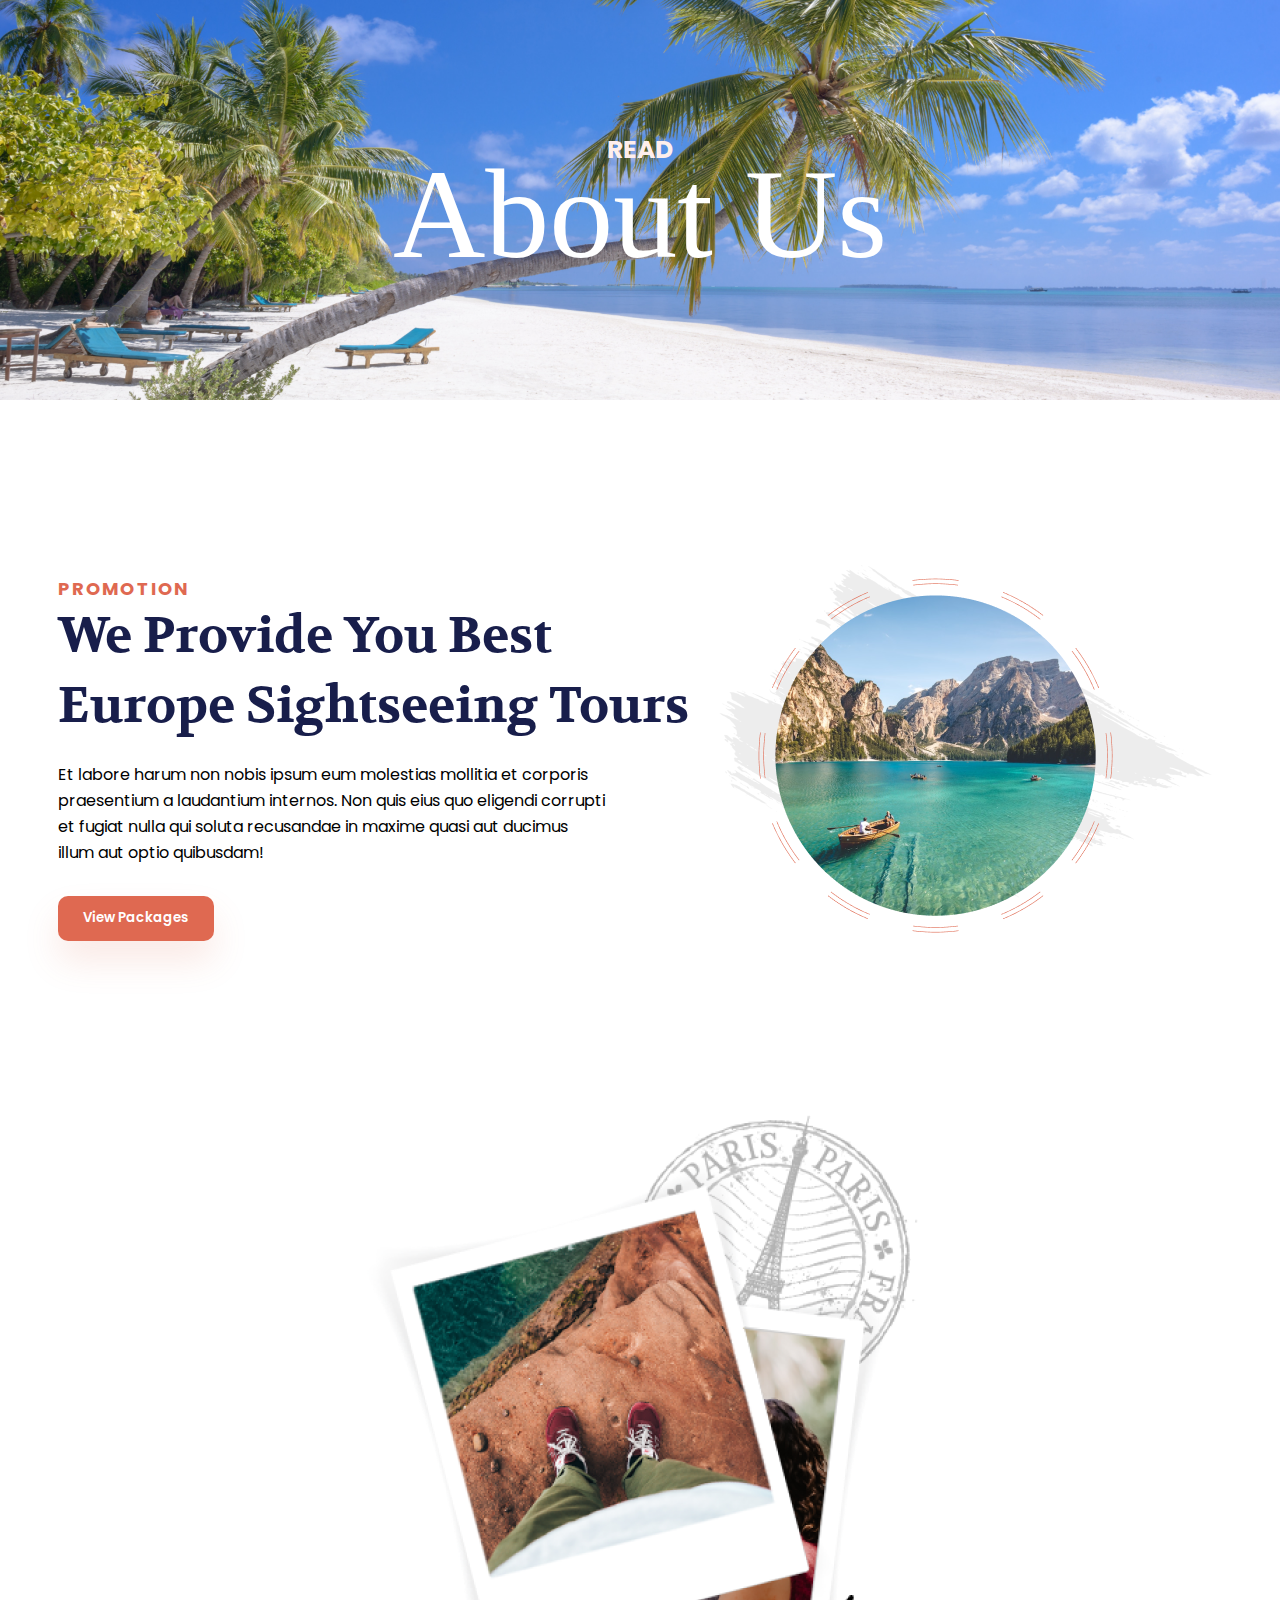
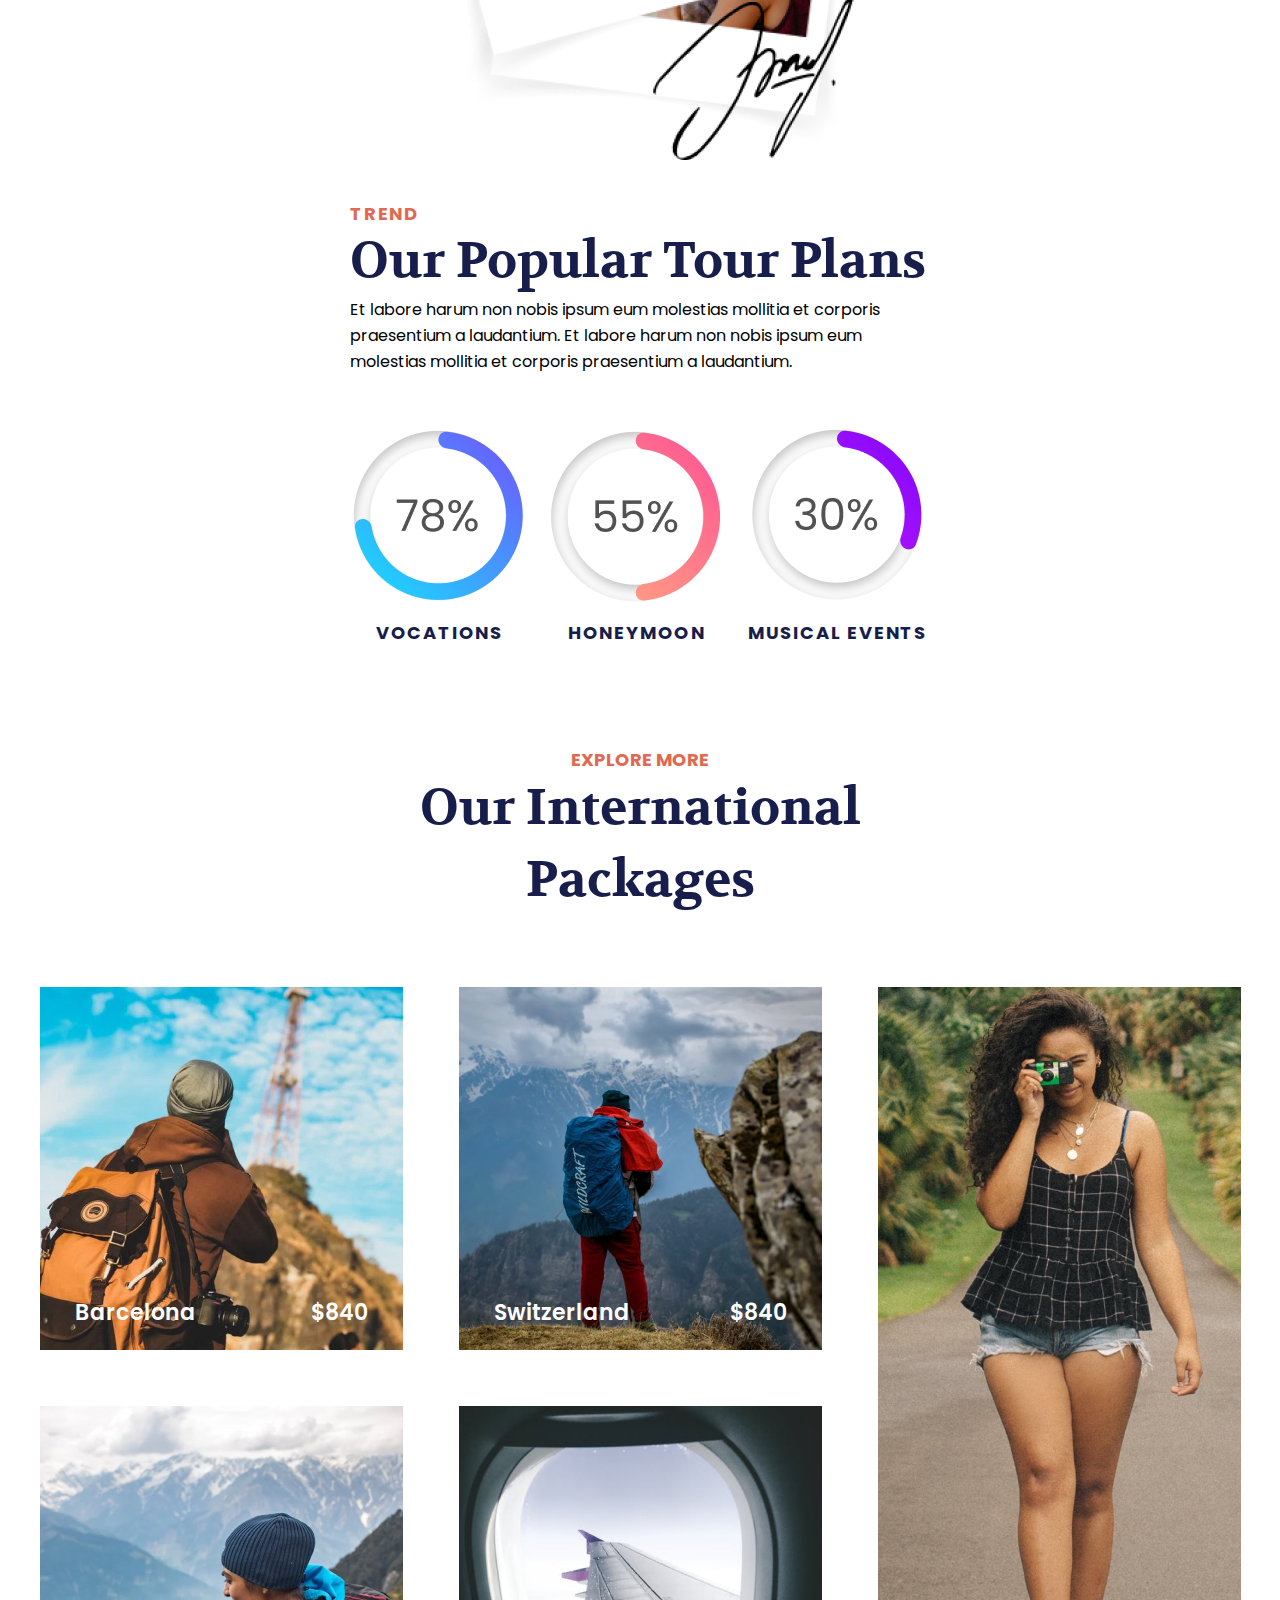
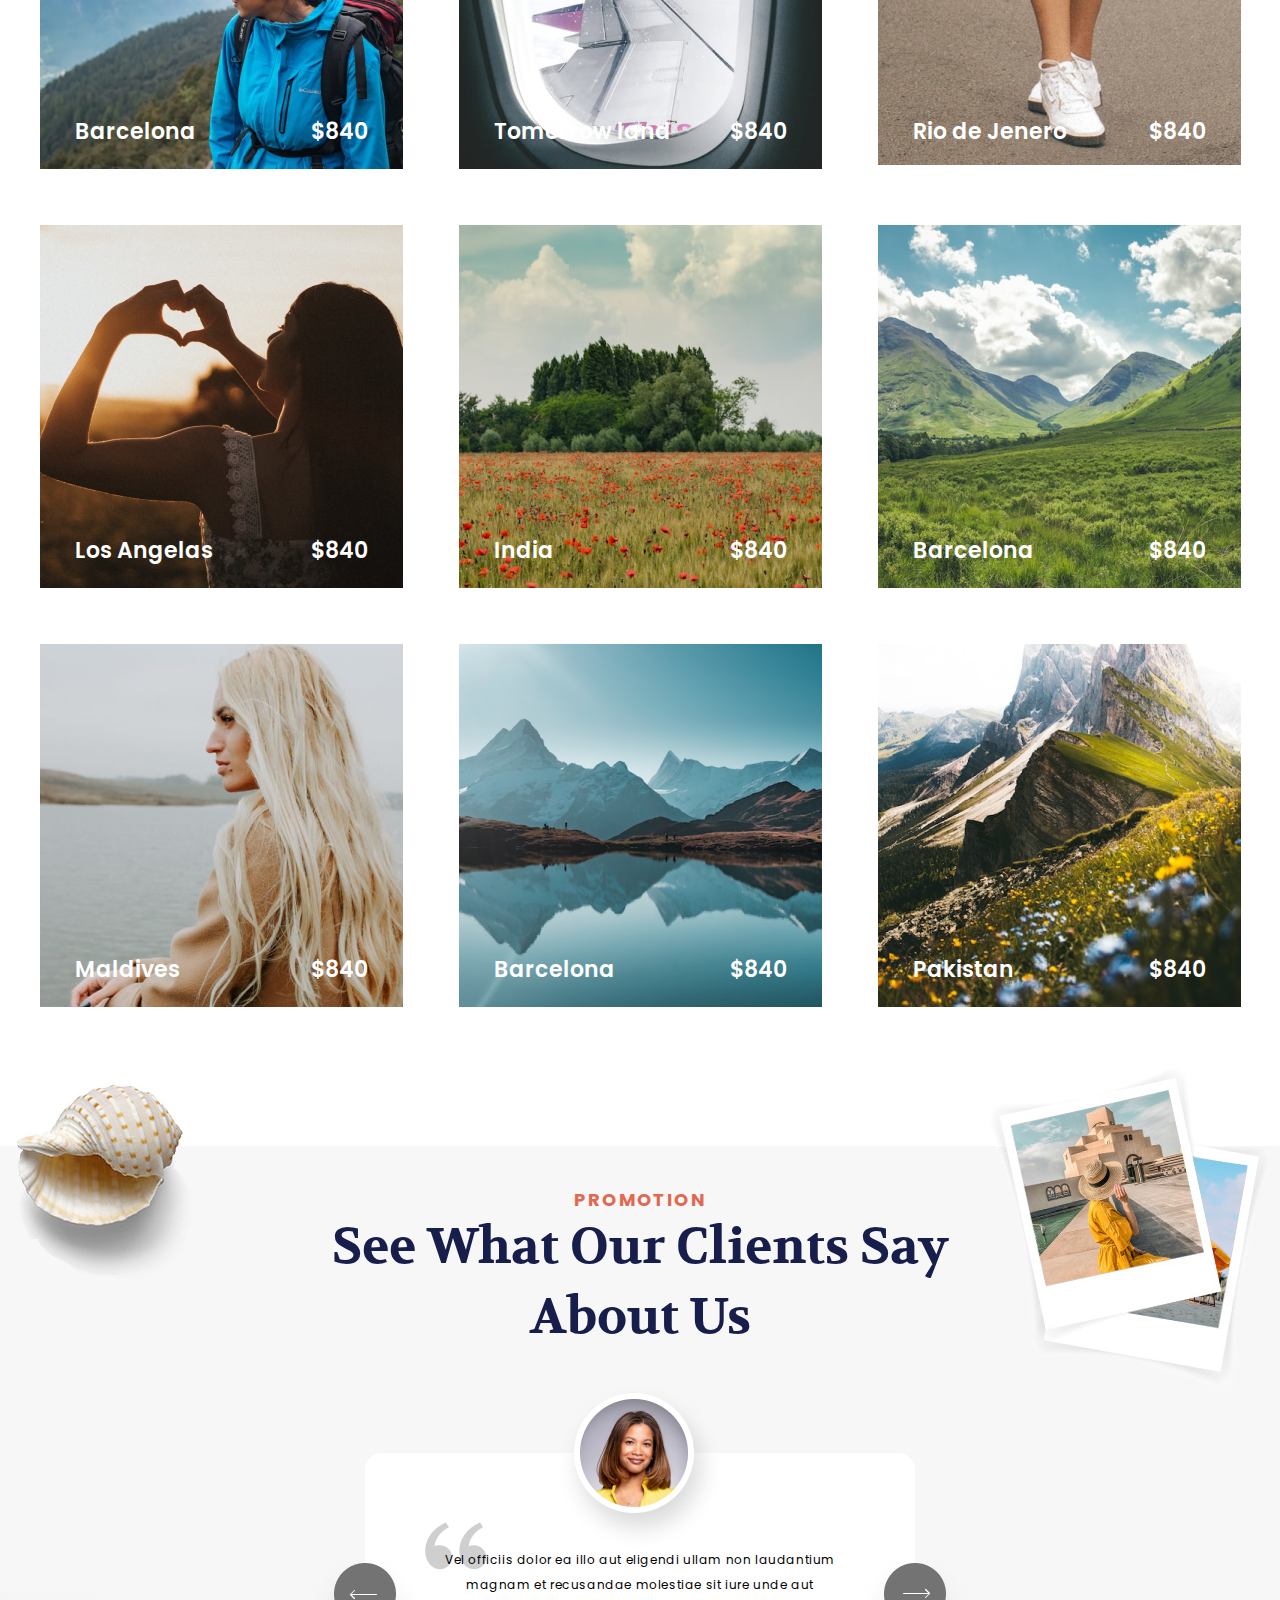
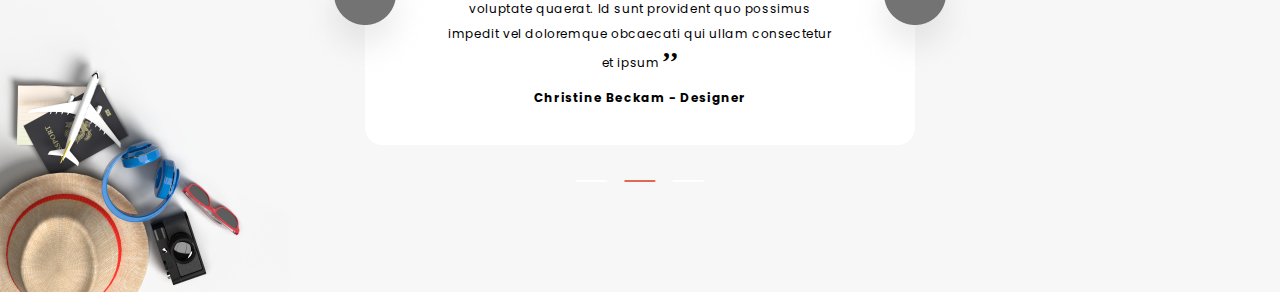
==== commit 0cb66695: "[PR-13]-About page hero responsive" ====
--- a/about.html
+++ b/about.html
@@ -1,221 +1,300 @@
 <!DOCTYPE html>
 <html lang="en">
-
-<head>
-  <meta charset="UTF-8" />
-  <meta name="viewport" content="width=device-width, initial-scale=1.0" />
-  <title>Tour and Travel About</title>
-  <link rel="stylesheet" href="styles/about.css" />
-  <link rel="stylesheet" href="styles/shared.css" />
-  <link href="https://fonts.googleapis.com/css2?family=Poppins:wght@100;400;700&family=Volkhov&display=swap"
-    rel="stylesheet" />
-  <link rel="preconnect" href="https://fonts.googleapis.com">
-  <link rel="preconnect" href="https://fonts.gstatic.com" crossorigin>
-  <link href="https://fonts.googleapis.com/css2?family=Yesteryear&display=swap" rel="stylesheet">
-</head>
-
-<body>
-  <div class="about-promotion-container">
-    <div class="about-promotion-content-box">
-      <div class="about-promotion-title-box">
-        <h5 class="about-promotion-title-promotion">PROMOTION</h5>
-        <h2 class="about-promotion-title-we-provide">
-          We Provide You Best Europe Sightseeing Tours
+  <head>
+    <meta charset="UTF-8" />
+    <meta name="viewport" content="width=device-width, initial-scale=1.0" />
+    <title>Tour and Travel About</title>
+    <link rel="stylesheet" href="styles/about.css" />
+    <link rel="stylesheet" href="styles/shared.css" />
+    <link
+      href="https://fonts.googleapis.com/css2?family=Poppins:wght@100;400;700&family=Volkhov&display=swap"
+      rel="stylesheet"
+    />
+  </head>
+  <body>
+    <header class="about-page-hero">
+    </div>
+    <p class="text"></p>
+       <div class="about-hero-typografi">
+         <p class="about-hero-subtitle">READ</p>
+         <p class="about-hero-tittle">About Us</p>
+       </div>
+      </header>
+    <div class="about-promotion-container">
+      <div class="about-promotion-content-box">
+        <div class="about-promotion-title-box">
+          <h5 class="about-promotion-title-promotion">PROMOTION</h5>
+          <h2 class="about-promotion-title-we-provide">
+            We Provide You Best Europe Sightseeing Tours
+          </h2>
+        </div>
+        <div class="about-promotion-text-box">
+          <p class="about-promotion-text">
+            Et labore harum non nobis ipsum eum molestias mollitia et corporis
+            <br />
+            praesentium a laudantium internos. Non quis eius quo eligendi
+            corrupti <br />
+            et fugiat nulla qui soluta recusandae in maxime quasi aut ducimus
+            <br />
+            illum aut optio quibusdam!
+          </p>
+        </div>
+        <button class="about-promotion-button">View Packages</button>
+      </div>
+      <img
+        class="about-promotion-img"
+        src="images/about/about-context-img01.png"
+        alt="about-context-img01"
+      />
+    </div>
+
+    <div class="about-trend-section-container">
+      <img
+        class="about-trend-img"
+        src="images/about/about-trend-img.png"
+        alt="about-trend-img"
+      />
+      <div class="about-trend-content-box">
+        <div class="about-trend-title-box">
+          <h5 class="about-trend-title-trend">TREND</h5>
+          <h2 class="about-trend-title-our-popular">Our Popular Tour Plans</h2>
+        </div>
+        <div class="about-trend-text-box">
+          <p class="about-trend-text">
+            Et labore harum non nobis ipsum eum molestias mollitia et corporis
+            praesentium a laudantium. Et labore harum non nobis ipsum eum
+            molestias mollitia et corporis praesentium a laudantium.
+          </p>
+        </div>
+        <div class="about-trend-statistic-box">
+          <div class="trend-statistic-img-and-text-box">
+            <img
+              src="images/about/about-statistic-img01.png"
+              alt="about-statistic-img01"
+            />
+            <h5 class="about-trend-statistic-text">VOCATIONS</h5>
+          </div>
+          <div class="trend-statistic-img-and-text-box">
+            <img
+              src="images/about/about-statistic-img02.png"
+              alt="about-statistic-img02"
+            />
+            <h5 class="about-trend-statistic-text">HONEYMOON</h5>
+          </div>
+          <div class="trend-statistic-img-and-text-box">
+            <img
+              src="images/about/about-statistic-img03.png"
+              alt="about-statistic-img03"
+            />
+            <h5 class="about-trend-statistic-text">MUSICAL EVENTS</h5>
+          </div>
+        </div>
+      </div>
+      <img
+        class="about-trend-shell-img"
+        src="images/about/about-trend-shell-img.png"
+        alt="about-trend-shell-img"
+      />
+    </div>
+
+    <div class="about-explore-packages-section-container">
+      <div class="explore-packages-title-box">
+        <h5 class="explore-packages-title-explore">EXPLORE MORE</h5>
+        <h2 class="explore-packages-title-our-international">
+          Our International Packages
         </h2>
       </div>
-      <div class="about-promotion-text-box">
-        <p class="about-promotion-text">
-          Et labore harum non nobis ipsum eum molestias mollitia et corporis
-          <br />
-          praesentium a laudantium internos. Non quis eius quo eligendi
-          corrupti <br />
-          et fugiat nulla qui soluta recusandae in maxime quasi aut ducimus
-          <br />
-          illum aut optio quibusdam!
-        </p>
-      </div>
-      <button class="about-promotion-button">View Packages</button>
-    </div>
-    <img class="about-promotion-img" src="images/about/about-context-img01.png" alt="about-context-img01" />
-  </div>
-  <div class="about-wanderlust-container">
-    <video class="about-wanderlust-video" src="images/about/about-video01.mp4" muted autoplay loop></video>
-    <div class="about-wanderlust-writing" >
-      <h1 class="about-wanderlust-headline"> Wanderlust </h1>
-    </div>
-  </div>
-  <div class="about-trend-section-container">
-    <img class="about-trend-img" src="images/about/about-trend-img.png" alt="about-trend-img" />
-    <div class="about-trend-content-box">
-      <div class="about-trend-title-box">
-        <h5 class="about-trend-title-trend">TREND</h5>
-        <h2 class="about-trend-title-our-popular">Our Popular Tour Plans</h2>
-      </div>
-      <div class="about-trend-text-box">
-        <p class="about-trend-text">
-          Et labore harum non nobis ipsum eum molestias mollitia et corporis
-          praesentium a laudantium. Et labore harum non nobis ipsum eum
-          molestias mollitia et corporis praesentium a laudantium.
-        </p>
-      </div>
-      <div class="about-trend-statistic-box">
-        <div class="trend-statistic-img-and-text-box">
-          <img src="images/about/about-statistic-img01.png" alt="about-statistic-img01" />
-          <h5 class="about-trend-statistic-text">VOCATIONS</h5>
-        </div>
-        <div class="trend-statistic-img-and-text-box">
-          <img src="images/about/about-statistic-img02.png" alt="about-statistic-img02" />
-          <h5 class="about-trend-statistic-text">HONEYMOON</h5>
-        </div>
-        <div class="trend-statistic-img-and-text-box">
-          <img src="images/about/about-statistic-img03.png" alt="about-statistic-img03" />
-          <h5 class="about-trend-statistic-text">MUSICAL EVENTS</h5>
-        </div>
-      </div>
-    </div>
-    <img class="about-trend-shell-img" src="images/about/about-trend-shell-img.png" alt="about-trend-shell-img" />
-  </div>
-
-  <div class="about-explore-packages-section-container">
-    <div class="explore-packages-title-box">
-      <h5 class="explore-packages-title-explore">EXPLORE MORE</h5>
-      <h2 class="explore-packages-title-our-international">
-        Our International Packages
-      </h2>
-    </div>
-    <div class="explore-packages-img-and-text-boxes">
-      <div class="explore-packages-img-and-text-box">
-        <img class="explore-packages-img" src="images/about/about-city-img-barcelona.png"
-          alt="about-city-img-barcelona" />
-        <div class="explore-packages-text-box">
-          <p class="explore-packages-text-cities">Barcelona</p>
-          <p class="explore-packages-text-prices">$840</p>
-        </div>
-      </div>
-      <div class="explore-packages-img-and-text-box">
-        <img class="explore-packages-img" src="images/about/about-city-img-switzerland.png"
-          alt="about-city-img-switzerland" />
-        <div class="explore-packages-text-box">
-          <p class="explore-packages-text-cities">Switzerland</p>
-          <p class="explore-packages-text-prices">$840</p>
-        </div>
-      </div>
-      <div class="explore-packages-img-and-text-rio">
-        <img class="explore-packages-img" src="images/about/about-city-img-riodejenero.png"
-          alt="about-city-img-riodejenero" />
-        <div class="explore-packages-text-box">
-          <p class="explore-packages-text-cities">Rio de Jenero</p>
-          <p class="explore-packages-text-prices">$840</p>
-        </div>
-      </div>
-      <div class="explore-packages-img-and-text-box">
-        <img class="explore-packages-img" src="images/about/about-city-img-barcelona02.png"
-          alt="about-city-img-barcelona02" />
-        <div class="explore-packages-text-box">
-          <p class="explore-packages-text-cities">Barcelona</p>
-          <p class="explore-packages-text-prices">$840</p>
-        </div>
-      </div>
-      <div class="explore-packages-img-and-text-box">
-        <img class="explore-packages-img" src="images/about/about-city-img-tommorowland.png"
-          alt="about-city-img-tommorowland" />
-        <div class="explore-packages-text-box">
-          <p class="explore-packages-text-cities">Tomorrow land</p>
-          <p class="explore-packages-text-prices">$840</p>
-        </div>
-      </div>
-      <div class="explore-packages-img-and-text-box">
-        <img class="explore-packages-img" src="images/about/about-city-img-losangelas.png"
-          alt="about-city-img-losangelas" />
-        <div class="explore-packages-text-box">
-          <p class="explore-packages-text-cities">Los Angelas</p>
-          <p class="explore-packages-text-prices">$840</p>
-        </div>
-      </div>
-      <div class="explore-packages-img-and-text-box">
-        <img class="explore-packages-img" src="images/about/about-city-img-india.png" alt="about-city-img-india" />
-        <div class="explore-packages-text-box">
-          <p class="explore-packages-text-cities">India</p>
-          <p class="explore-packages-text-prices">$840</p>
-        </div>
-      </div>
-      <div class="explore-packages-img-and-text-box">
-        <img class="explore-packages-img" src="images/about/about-city-img-barcelona03.png"
-          alt="about-city-img-barcelona03" />
-        <div class="explore-packages-text-box">
-          <p class="explore-packages-text-cities">Barcelona</p>
-          <p class="explore-packages-text-prices">$840</p>
-        </div>
-      </div>
-      <div class="explore-packages-img-and-text-box">
-        <img class="explore-packages-img" src="images/about/about-city-img-maldives.png"
-          alt="about-city-img-maldives" />
-        <div class="explore-packages-text-box">
-          <p class="explore-packages-text-cities">Maldives</p>
-          <p class="explore-packages-text-prices">$840</p>
-        </div>
-      </div>
-      <div class="explore-packages-img-and-text-box">
-        <img class="explore-packages-img" src="images/about/about-city-img-barcelona04.png"
-          alt="about-city-img-barcelona04" />
-        <div class="explore-packages-text-box">
-          <p class="explore-packages-text-cities">Barcelona</p>
-          <p class="explore-packages-text-prices">$840</p>
-        </div>
-      </div>
-      <div class="explore-packages-img-and-text-box">
-        <img class="explore-packages-img" src="images/about/about-city-img-pakistan.png"
-          alt="about-city-img-pakistan" />
-        <div class="explore-packages-text-box">
-          <p class="explore-packages-text-cities">Pakistan</p>
-          <p class="explore-packages-text-prices">$840</p>
-        </div>
-      </div>
-    </div>
-  </div>
-
-  <div class="homepage-testimonial-section-container">
-    <img class="testimonial-section-seashell-img" src="images/testimonial-section-seashell-img.png"
-      alt="testimonial-section-seashell-img" />
-    <img class="testimonial-section-photo-img" src="images/testimonial-section-photo-img.png"
-      alt="testimonial-section-seashell-img" />
-    <img class="testimonial-section-hat-img" src="images/testimonial-section-hat-img.png"
-      alt="testimonial-section-hat-img" />
-
-    <div class="testimonial-section-title-box">
-      <h5 class="testimonial-title-promotion">PROMOTION</h5>
-      <h2 class="testimonial-title-see-what">
-        See What Our Clients Say <br />
-        About Us
-      </h2>
-    </div>
-
-    <div class="testimonial-section-box">
-      <img class="testimonial-section-pp-img" src="images/testimonial-section-box-pp-img.png"
-        alt="testimonial-pp-img" />
-      <img class="testimonial-section-arrow-left-icon" src="images/arrow-leeft-icon.png"
-        alt="testimonial-arrow-left-icon" />
-      <img class="testimonial-section-arrow-right-icon" src="images/arrow-right-icon.png"
-        alt="testimonial-arrow-right-icon" />
-
-      <div class="testimonial-comment-box">
-        <img class="testimonial-section-box-quotes" src="images/testimonial-box-quotes.png"
-          alt="testimonial-box-quotes" />
-        <p class="testimonial-comment-text">
-          Vel officiis dolor ea illo aut eligendi ullam non laudantium <br />
-          magnam et recusandae molestiae sit iure unde aut <br />
-          voluptate quaerat. Id sunt provident quo possimus <br />
-          impedit vel doloremque obcaecati qui ullam consectetur <br />
-          et ipsum <span>,,</span>
-        </p>
-        <h6 class="testimonial-comment-commentator">
-          Christine Beckam - Designer
-        </h6>
-      </div>
-    </div>
-
-    <img class="testimonial-pagination-img" src="images/testimonial-pagination.png" alt="testimonial-pagination-img" />
-  </div>
-</body>
-
-</html>+      <div class="explore-packages-img-and-text-boxes">
+        <div class="explore-packages-img-and-text-box">
+          <img
+            class="explore-packages-img"
+            src="images/about/about-city-img-barcelona.png"
+            alt="about-city-img-barcelona"
+          />
+          <div class="explore-packages-text-box">
+            <p class="explore-packages-text-cities">Barcelona</p>
+            <p class="explore-packages-text-prices">$840</p>
+          </div>
+        </div>
+        <div class="explore-packages-img-and-text-box">
+          <img
+            class="explore-packages-img"
+            src="images/about/about-city-img-switzerland.png"
+            alt="about-city-img-switzerland"
+          />
+          <div class="explore-packages-text-box">
+            <p class="explore-packages-text-cities">Switzerland</p>
+            <p class="explore-packages-text-prices">$840</p>
+          </div>
+        </div>
+        <div class="explore-packages-img-and-text-rio">
+          <img
+            class="explore-packages-img"
+            src="images/about/about-city-img-riodejenero.png"
+            alt="about-city-img-riodejenero"
+          />
+          <div class="explore-packages-text-box">
+            <p class="explore-packages-text-cities">Rio de Jenero</p>
+            <p class="explore-packages-text-prices">$840</p>
+          </div>
+        </div>
+        <div class="explore-packages-img-and-text-box">
+          <img
+            class="explore-packages-img"
+            src="images/about/about-city-img-barcelona02.png"
+            alt="about-city-img-barcelona02"
+          />
+          <div class="explore-packages-text-box">
+            <p class="explore-packages-text-cities">Barcelona</p>
+            <p class="explore-packages-text-prices">$840</p>
+          </div>
+        </div>
+        <div class="explore-packages-img-and-text-box">
+          <img
+            class="explore-packages-img"
+            src="images/about/about-city-img-tommorowland.png"
+            alt="about-city-img-tommorowland"
+          />
+          <div class="explore-packages-text-box">
+            <p class="explore-packages-text-cities">Tomorrow land</p>
+            <p class="explore-packages-text-prices">$840</p>
+          </div>
+        </div>
+        <div class="explore-packages-img-and-text-box">
+          <img
+            class="explore-packages-img"
+            src="images/about/about-city-img-losangelas.png"
+            alt="about-city-img-losangelas"
+          />
+          <div class="explore-packages-text-box">
+            <p class="explore-packages-text-cities">Los Angelas</p>
+            <p class="explore-packages-text-prices">$840</p>
+          </div>
+        </div>
+        <div class="explore-packages-img-and-text-box">
+          <img
+            class="explore-packages-img"
+            src="images/about/about-city-img-india.png"
+            alt="about-city-img-india"
+          />
+          <div class="explore-packages-text-box">
+            <p class="explore-packages-text-cities">India</p>
+            <p class="explore-packages-text-prices">$840</p>
+          </div>
+        </div>
+        <div class="explore-packages-img-and-text-box">
+          <img
+            class="explore-packages-img"
+            src="images/about/about-city-img-barcelona03.png"
+            alt="about-city-img-barcelona03"
+          />
+          <div class="explore-packages-text-box">
+            <p class="explore-packages-text-cities">Barcelona</p>
+            <p class="explore-packages-text-prices">$840</p>
+          </div>
+        </div>
+        <div class="explore-packages-img-and-text-box">
+          <img
+            class="explore-packages-img"
+            src="images/about/about-city-img-maldives.png"
+            alt="about-city-img-maldives"
+          />
+          <div class="explore-packages-text-box">
+            <p class="explore-packages-text-cities">Maldives</p>
+            <p class="explore-packages-text-prices">$840</p>
+          </div>
+        </div>
+        <div class="explore-packages-img-and-text-box">
+          <img
+            class="explore-packages-img"
+            src="images/about/about-city-img-barcelona04.png"
+            alt="about-city-img-barcelona04"
+          />
+          <div class="explore-packages-text-box">
+            <p class="explore-packages-text-cities">Barcelona</p>
+            <p class="explore-packages-text-prices">$840</p>
+          </div>
+        </div>
+        <div class="explore-packages-img-and-text-box">
+          <img
+            class="explore-packages-img"
+            src="images/about/about-city-img-pakistan.png"
+            alt="about-city-img-pakistan"
+          />
+          <div class="explore-packages-text-box">
+            <p class="explore-packages-text-cities">Pakistan</p>
+            <p class="explore-packages-text-prices">$840</p>
+          </div>
+        </div>
+      </div>
+    </div>
+
+    <div class="homepage-testimonial-section-container">
+      <img
+        class="testimonial-section-seashell-img"
+        src="images/testimonial-section-seashell-img.png"
+        alt="testimonial-section-seashell-img"
+      />
+      <img
+        class="testimonial-section-photo-img"
+        src="images/testimonial-section-photo-img.png"
+        alt="testimonial-section-seashell-img"
+      />
+      <img
+        class="testimonial-section-hat-img"
+        src="images/testimonial-section-hat-img.png"
+        alt="testimonial-section-hat-img"
+      />
+
+      <div class="testimonial-section-title-box">
+        <h5 class="testimonial-title-promotion">PROMOTION</h5>
+        <h2 class="testimonial-title-see-what">
+          See What Our Clients Say <br />
+          About Us
+        </h2>
+      </div>
+
+      <div class="testimonial-section-box">
+        <img
+          class="testimonial-section-pp-img"
+          src="images/testimonial-section-box-pp-img.png"
+          alt="testimonial-pp-img"
+        />
+        <img
+          class="testimonial-section-arrow-left-icon"
+          src="images/arrow-leeft-icon.png"
+          alt="testimonial-arrow-left-icon"
+        />
+        <img
+          class="testimonial-section-arrow-right-icon"
+          src="images/arrow-right-icon.png"
+          alt="testimonial-arrow-right-icon"
+        />
+
+        <div class="testimonial-comment-box">
+          <img
+            class="testimonial-section-box-quotes"
+            src="images/testimonial-box-quotes.png"
+            alt="testimonial-box-quotes"
+          />
+          <p class="testimonial-comment-text">
+            Vel officiis dolor ea illo aut eligendi ullam non laudantium <br />
+            magnam et recusandae molestiae sit iure unde aut <br />
+            voluptate quaerat. Id sunt provident quo possimus <br />
+            impedit vel doloremque obcaecati qui ullam consectetur <br />
+            et ipsum <span>,,</span>
+          </p>
+          <h6 class="testimonial-comment-commentator">
+            Christine Beckam - Designer
+          </h6>
+        </div>
+      </div>
+
+      <img
+        class="testimonial-pagination-img"
+        src="images/testimonial-pagination.png"
+        alt="testimonial-pagination-img"
+      />
+    </div>
+  </body>
+</html>
--- a/styles/about.css
+++ b/styles/about.css
@@ -1,3 +1,50 @@
+.about-page-hero {
+  background-image: url("./../images/about/about-header-img.png");
+  height: 766px;
+  background-repeat: no-repeat;
+  background-size: cover;
+  background-position: bottom;
+  display: flex;
+  justify-content: center;
+  align-items: center;
+}
+.text {
+  text-align: center;
+}
+
+.about-hero-subtitle {
+  font-family: "Poppins";
+  font-size: clamp(10px, 4vw, 25px);
+  line-height: 28px;
+  font-weight: 700;
+  color: #ffefec;
+  text-align: center;
+}
+
+.about-hero-tittle {
+  font-family: "Yesteryear";
+  font-weight: 400;
+  font-size: clamp(75px, 10vw, 200px);
+  line-height: 100px;
+  color: #ffffff;
+}
+
+@media (max-width: 1440px) {
+  .about-page-hero {
+    height: 400px;
+  }
+}
+
+@media (max-width: 1024px) {
+  .about-page-hero {
+    height: 300px;
+  }
+  .about-hero-tittle {
+    font-size: 100px;
+  }
+}
+/*About page hero END */
+
 .about-promotion-container {
   display: flex;
   flex-wrap: wrap;
@@ -6,11 +53,9 @@
   gap: 20px;
   padding: 150px 20px;
 }
-
 .about-promotion-content-box {
   max-width: 640px;
 }
-
 .about-promotion-title-promotion {
   color: #df6951;
   font-family: "Poppins", sans-serif;
@@ -18,7 +63,6 @@
   font-weight: 700;
   letter-spacing: 1.8px;
 }
-
 .about-promotion-title-we-provide {
   color: #181e4b;
   font-family: "Volkhov", serif;
@@ -26,14 +70,12 @@
   font-weight: 700;
   line-height: 70px;
 }
-
 .about-promotion-text {
   color: black;
   font-family: "Poppins", sans-serif;
   line-height: 26px;
   padding: 20px 0px 30px 0px;
 }
-
 .about-promotion-button {
   color: white;
   font-family: "Poppins", sans-serif;
@@ -44,29 +86,24 @@
   box-shadow: 0px 20px 35px 0px rgba(223, 105, 81, 0.15);
   padding: 12.5px 25px;
 }
-
 .about-promotion-img {
   max-width: 100%;
 }
-
 @media (max-width: 1228px) {
   .about-promotion-container {
     gap: 50px;
   }
 }
-
 @media (max-width: 683px) {
   .about-promotion-container {
     padding: 100px 20px;
   }
 }
-
 @media (max-width: 400px) {
   .about-promotion-title-we-provide {
     font-size: 35px;
     line-height: 45px;
   }
-
   .about-promotion-text {
     font-size: 12px;
     line-height: 20px;
@@ -74,36 +111,6 @@
 }
 
 /* About Promotion END */
-.about-wanderlust-container{
-  position: relative;
-
-  .about-wanderlust-video {
-    object-fit: cover;
-    height: 594px;
-    width: 100%;
-    object-position: center;
-  }
-
-  .about-wanderlust-headline {
-    font-family: "Yesteryear", cursive;
-    font-weight: bold;
-    font-style: normal;
-    color: white;
-    font-size:clamp(24px,4vw,60px)
-  }
-
-  .about-wanderlust-writing {
-    position: absolute;
-    top: 0;
-    left: 0;
-    width: 100%;
-    height: 100%;
-    display: flex;
-    justify-content: center;
-    align-items: center;
-  }
-}
-/*About wanderlust video ends*/
 .about-trend-section-container {
   display: flex;
   flex-wrap: wrap;
@@ -113,15 +120,12 @@
   padding: 0 20px 100px 20px;
   position: relative;
 }
-
 .about-trend-img {
   max-width: 100%;
 }
-
 .about-trend-content-box {
   max-width: 580px;
 }
-
 .about-trend-title-trend {
   color: #df6951;
   font-family: "Poppins", sans-serif;
@@ -129,7 +133,6 @@
   font-weight: 700;
   letter-spacing: 1.8px;
 }
-
 .about-trend-title-our-popular {
   color: #181e4b;
   font-family: "Volkhov", serif;
@@ -137,14 +140,12 @@
   font-weight: 700;
   line-height: 70px;
 }
-
 .about-trend-text {
   color: black;
   font-family: "Poppins", sans-serif;
   line-height: 26px;
   padding-bottom: 80px;
 }
-
 .about-trend-statistic-box {
   display: flex;
   flex-wrap: wrap;
@@ -152,7 +153,6 @@
   align-items: flex-end;
   gap: 25px;
 }
-
 .about-trend-statistic-text {
   color: #181e4b;
   font-family: "Poppins", sans-serif;
@@ -160,7 +160,6 @@
   font-weight: 700;
   letter-spacing: 1.8px;
 }
-
 .trend-statistic-img-and-text-box {
   display: flex;
   flex-direction: column;
@@ -168,35 +167,29 @@
   justify-content: center;
   gap: 15px;
 }
-
 .about-trend-shell-img {
   position: absolute;
   right: 0;
   top: -15px;
 }
-
 @media (max-width: 1400px) {
   .about-trend-section-container {
     flex-direction: column;
     gap: 40px;
   }
-
   .about-trend-text {
     padding-bottom: 50px;
   }
 }
-
 @media (max-width: 1860px) {
   .about-trend-shell-img {
     display: none;
   }
 }
-
 /* About Trend Section END */
 .about-explore-packages-section-container {
   padding: 0 20px 50px 20px;
 }
-
 .explore-packages-title-box {
   max-width: 680px;
   margin: auto;
@@ -204,20 +197,17 @@
   text-align: center;
   padding-bottom: 70px;
 }
-
 .explore-packages-title-explore {
   color: #df6951;
   font-family: "Poppins", sans-serif;
   font-size: 18px;
 }
-
 .explore-packages-title-our-international {
   color: #181e4b;
   font-family: "Volkhov", serif;
   font-size: 50px;
   line-height: 72px;
 }
-
 .explore-packages-img-and-text-boxes {
   display: grid;
   grid-template-rows: auto;
@@ -225,20 +215,16 @@
   justify-content: center;
   gap: 52px 56px;
 }
-
 .explore-packages-img-and-text-box {
   position: relative;
 }
-
 .explore-packages-img {
   width: 100%;
 }
-
 .explore-packages-img-and-text-rio {
   grid-row: auto / span 2;
   position: relative;
 }
-
 .explore-packages-text-box {
   width: 100%;
   position: absolute;
@@ -252,22 +238,18 @@
   font-size: 22px;
   font-weight: 600;
 }
-
 @media (max-width: 403px) {
   .explore-packages-text-box {
     padding: 0 15px;
   }
 }
-
 @media (max-width: 450px) {
   .explore-packages-title-our-international {
     font-size: 35px;
     line-height: 50px;
   }
-
   .explore-packages-title-box {
     padding-bottom: 30px;
   }
 }
-
-/* About Explore Packages Section END */+/* About Explore Packages Section END */
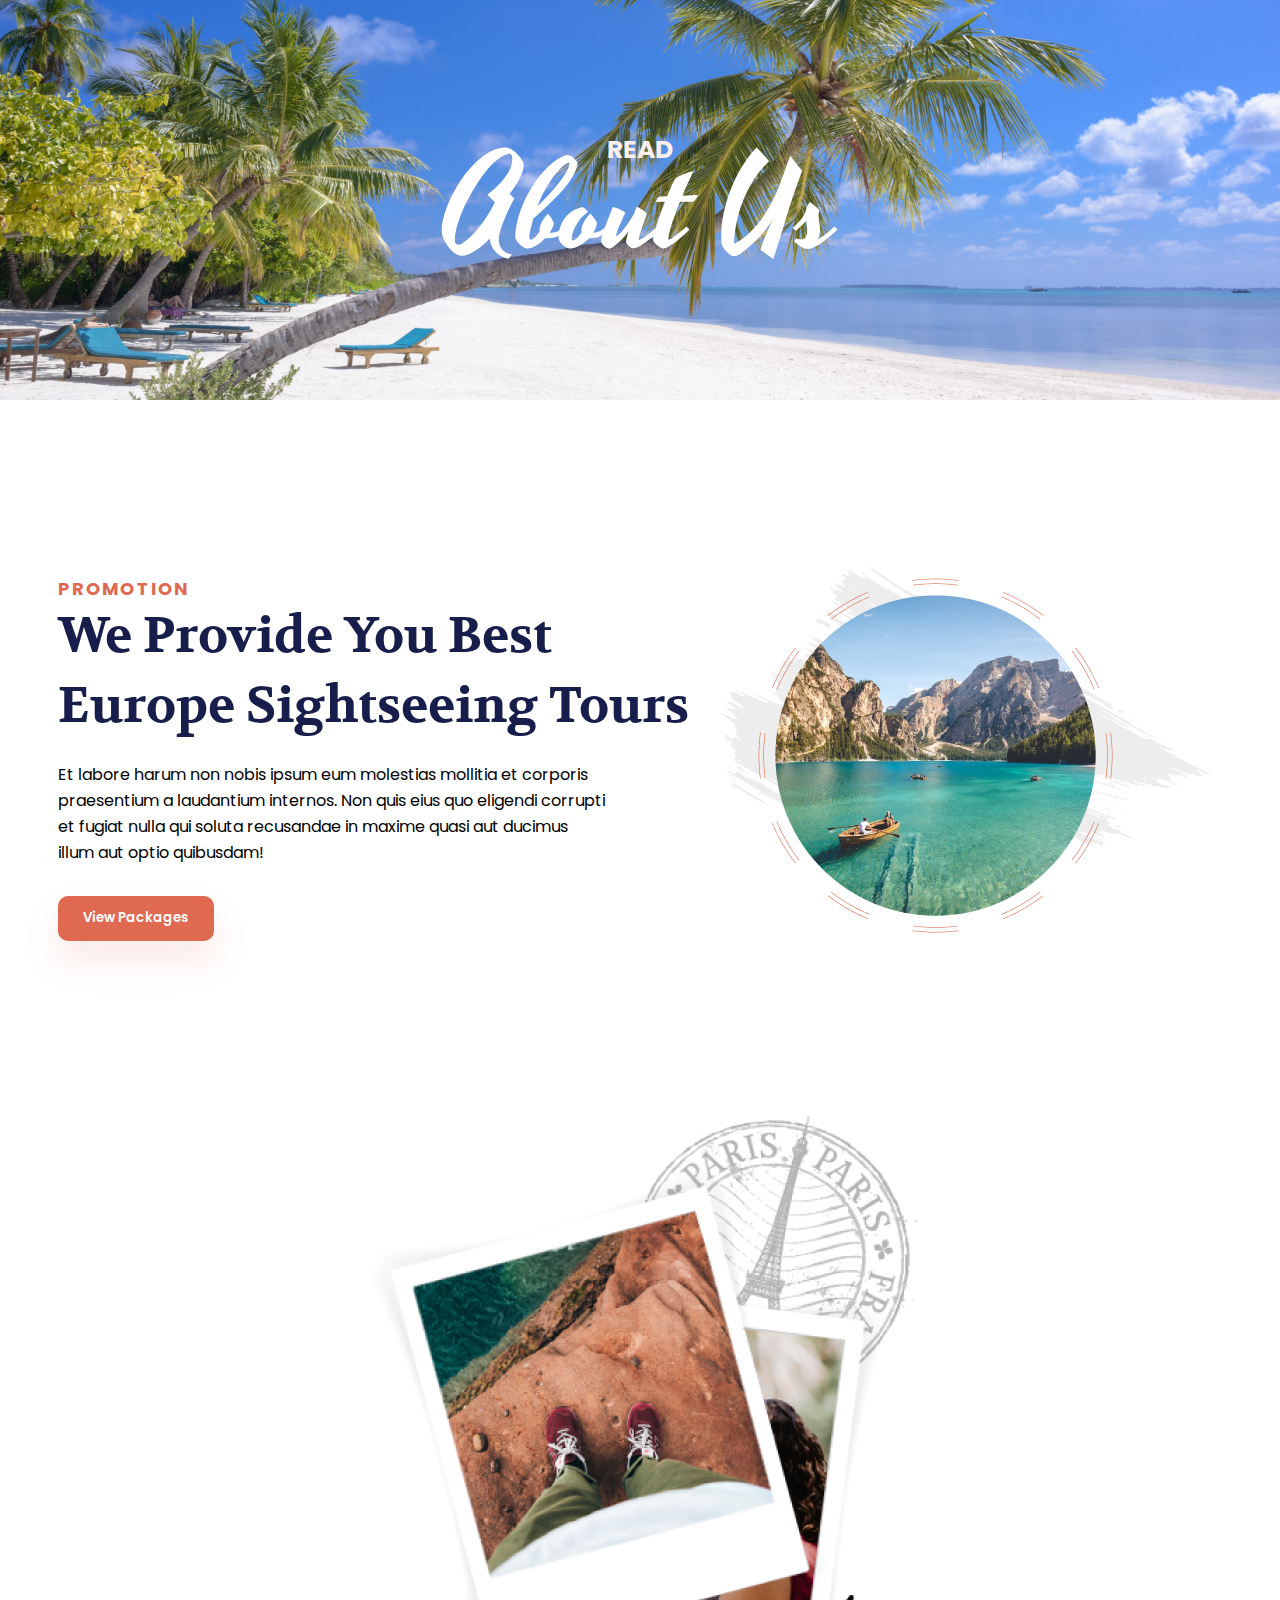
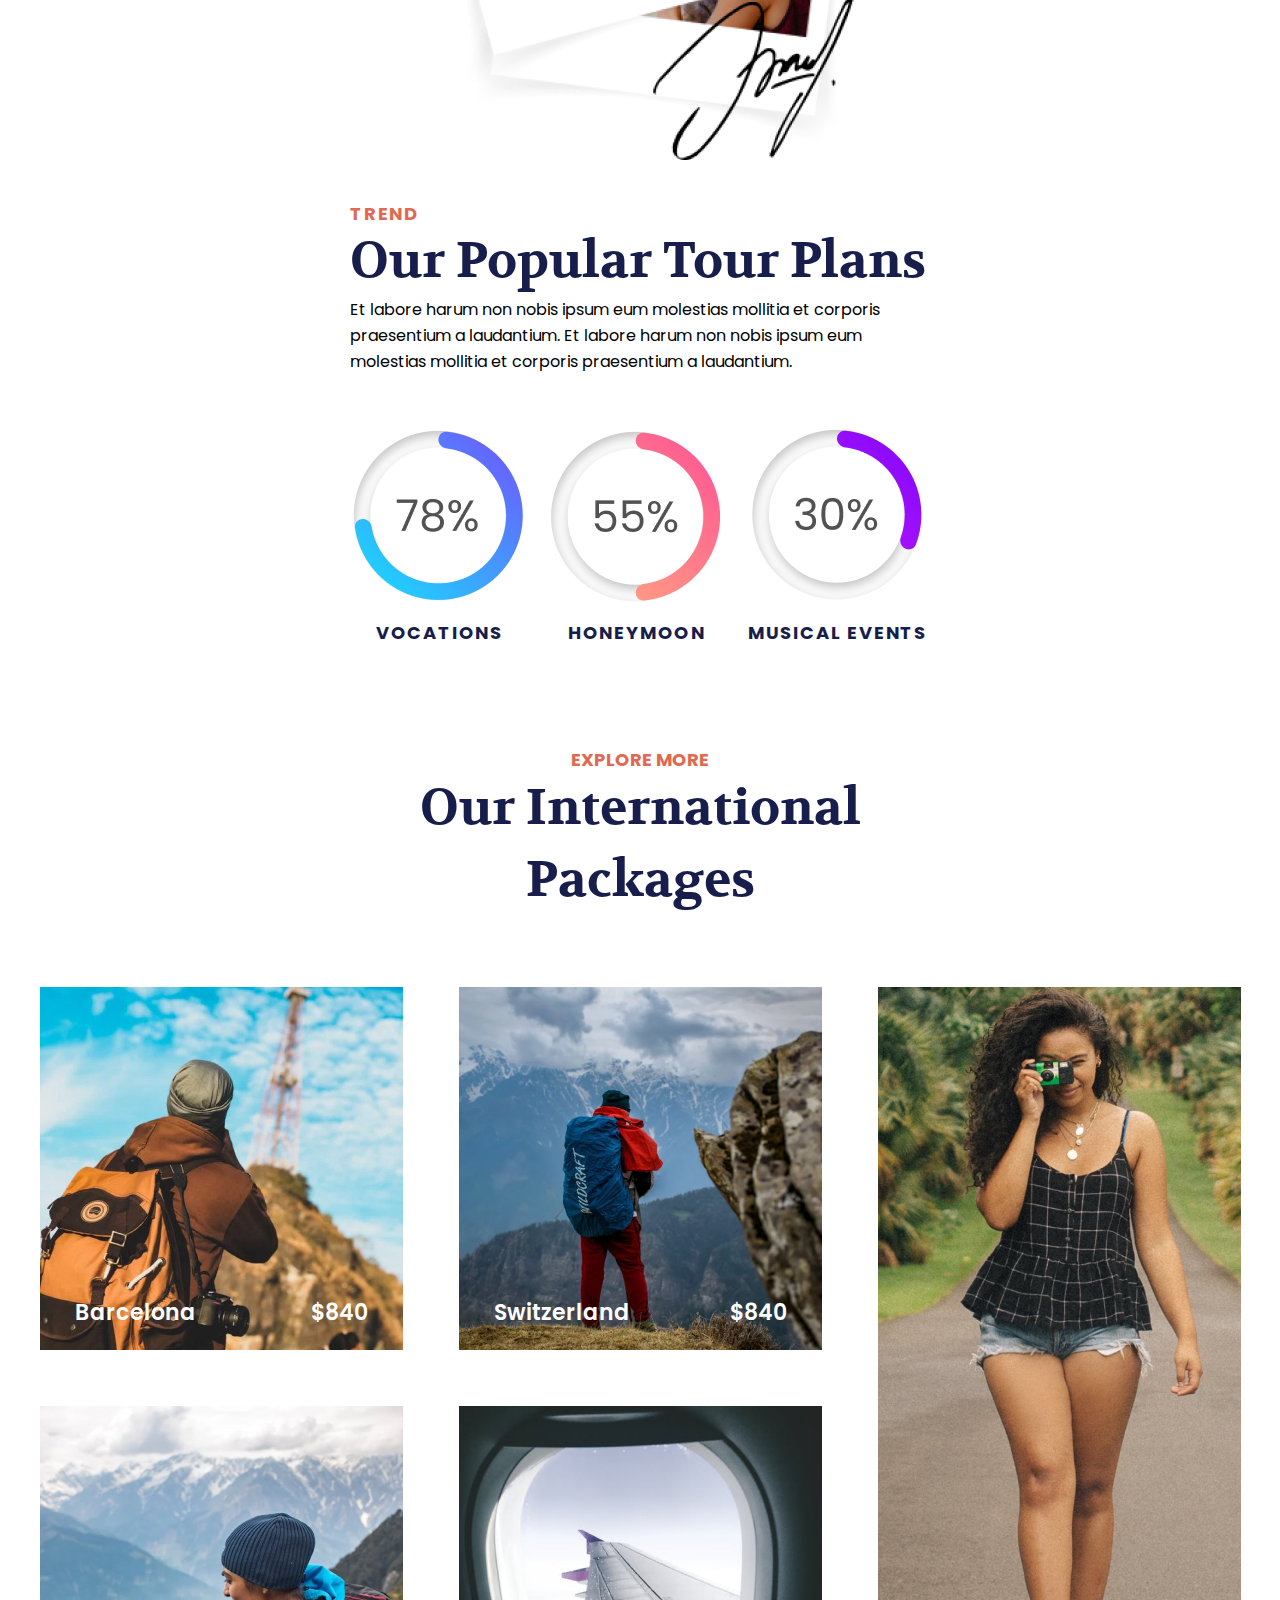
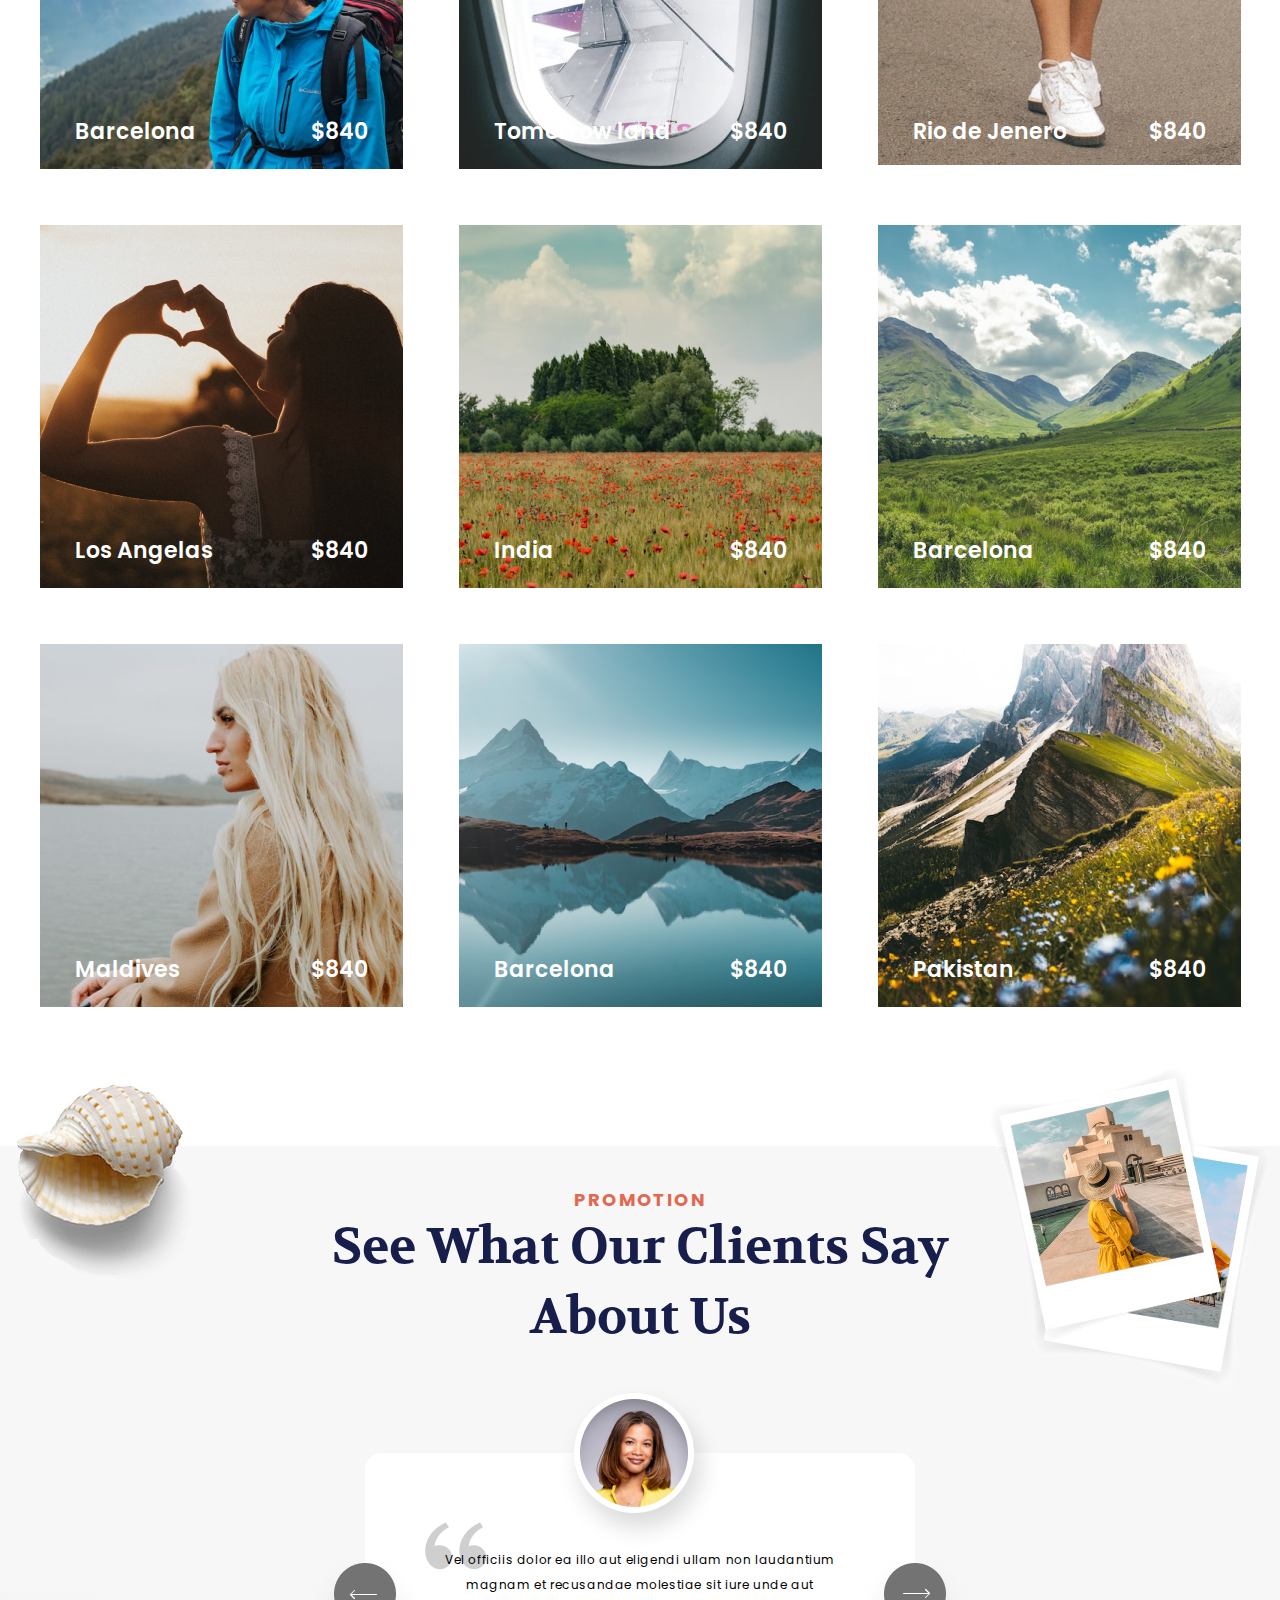
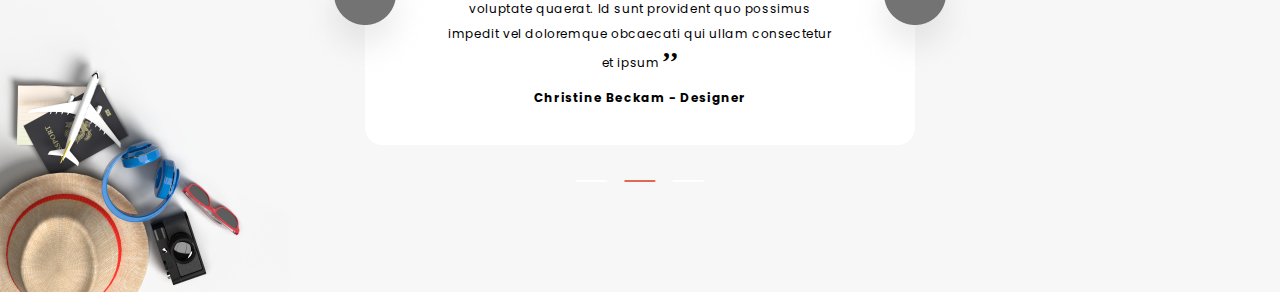
==== commit 2c0b9cd9: "[PR-13]-About page hero headline correction" ====
--- a/about.html
+++ b/about.html
@@ -10,6 +10,7 @@
       href="https://fonts.googleapis.com/css2?family=Poppins:wght@100;400;700&family=Volkhov&display=swap"
       rel="stylesheet"
     />
+    <link href="https://fonts.googleapis.com/css2?family=Yesteryear&display=swap" rel="stylesheet">
   </head>
   <body>
     <header class="about-page-hero">
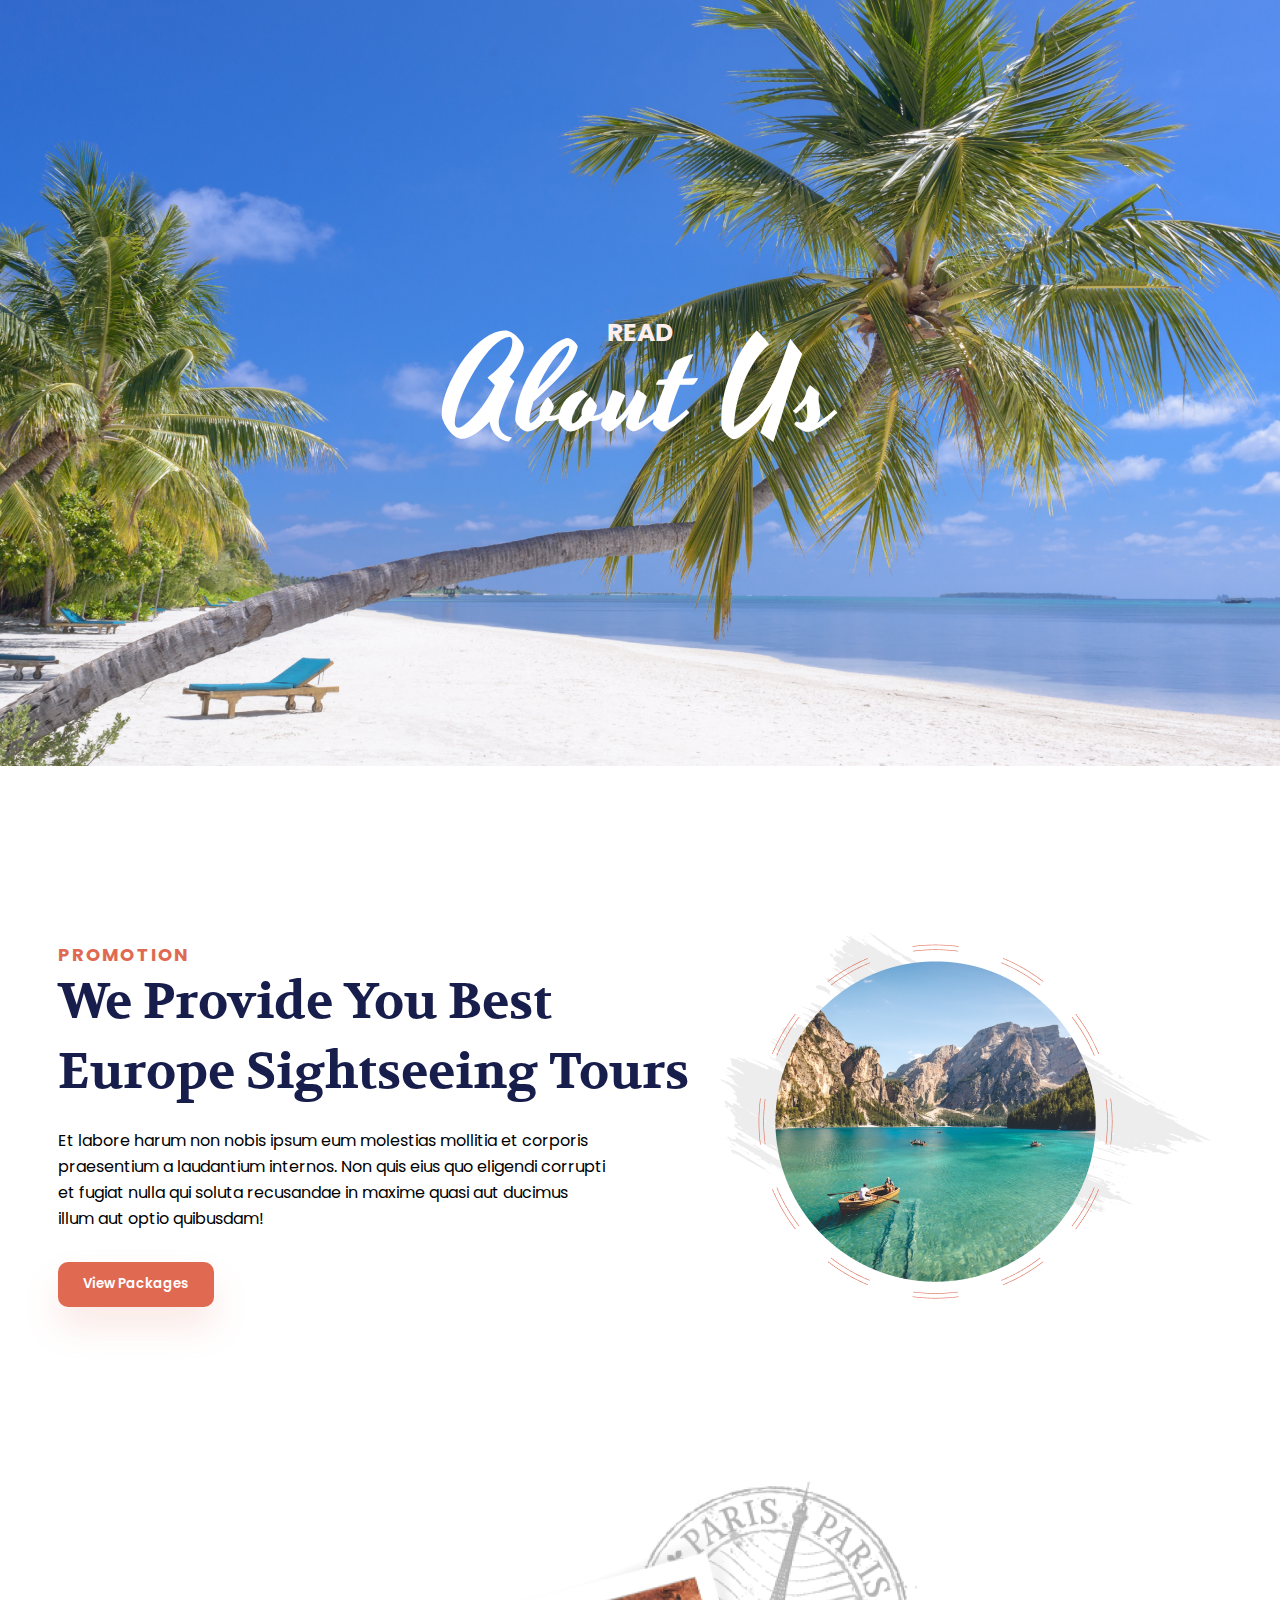
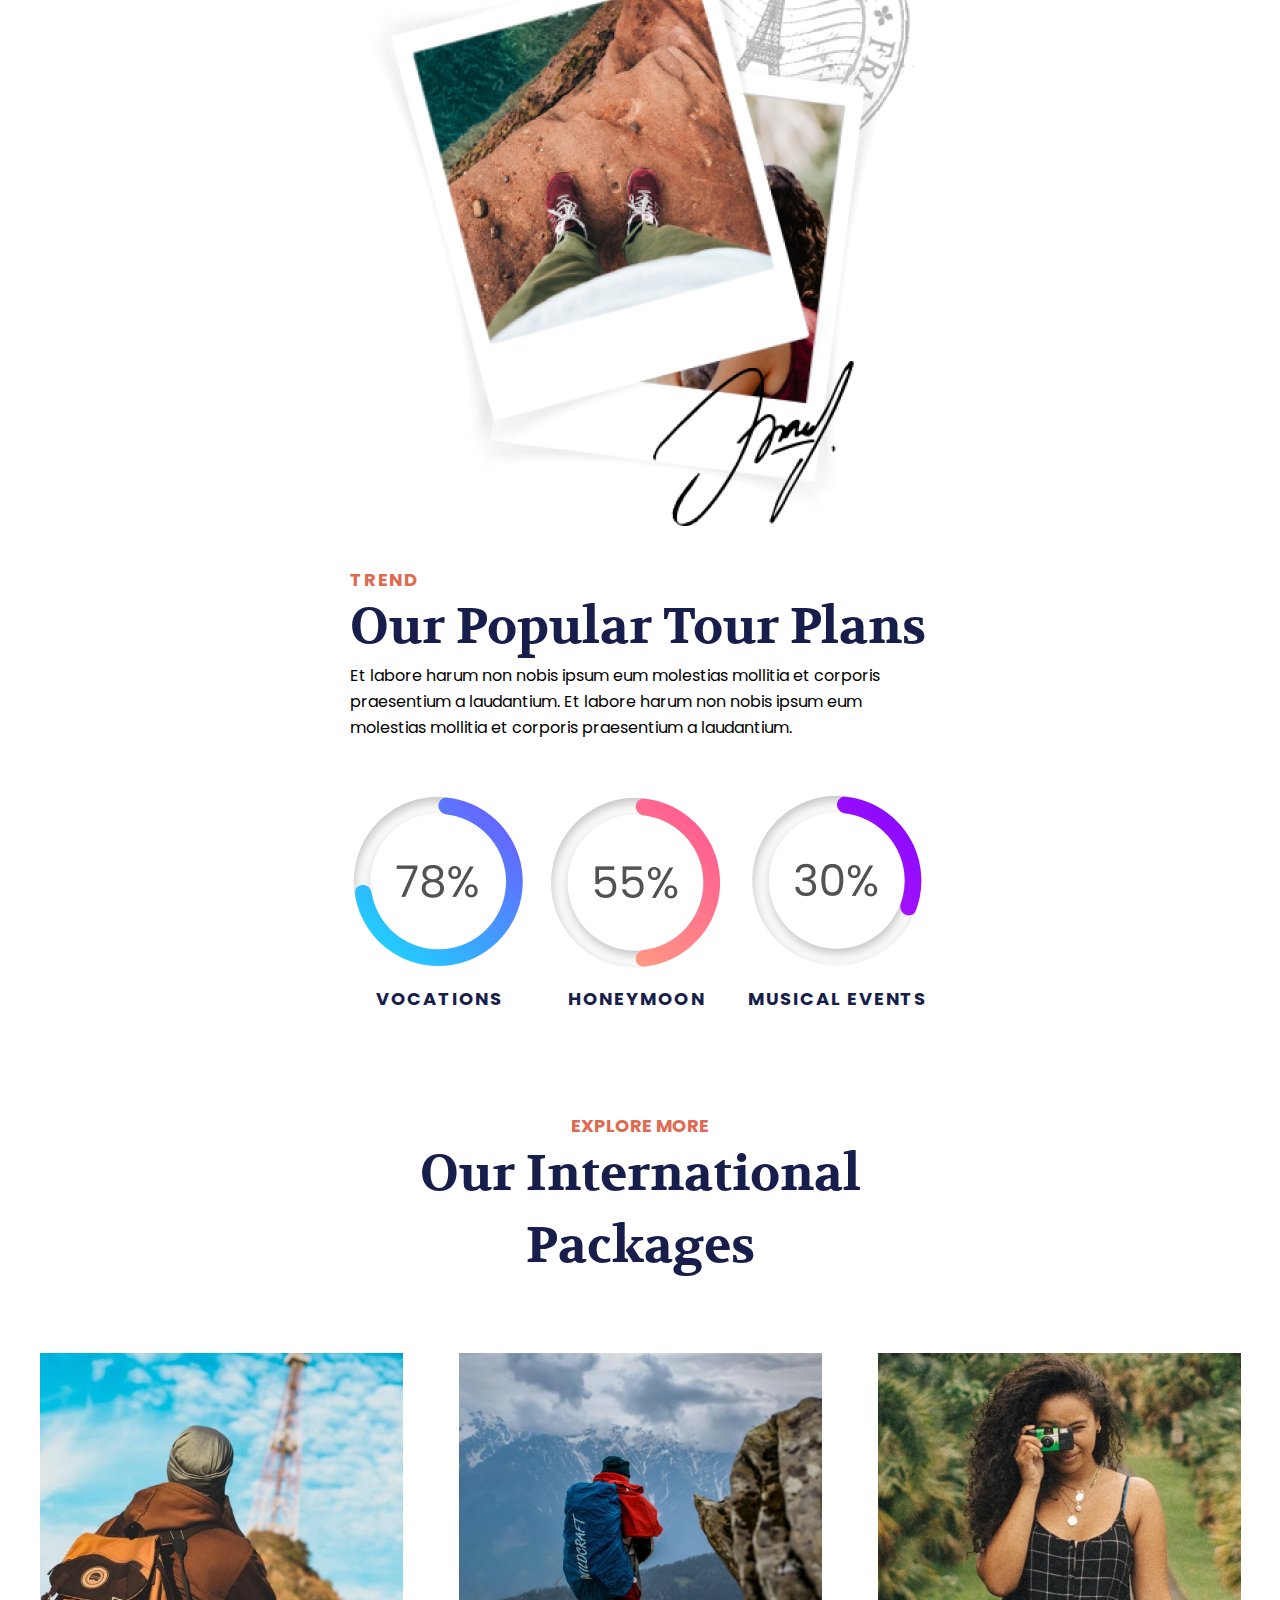
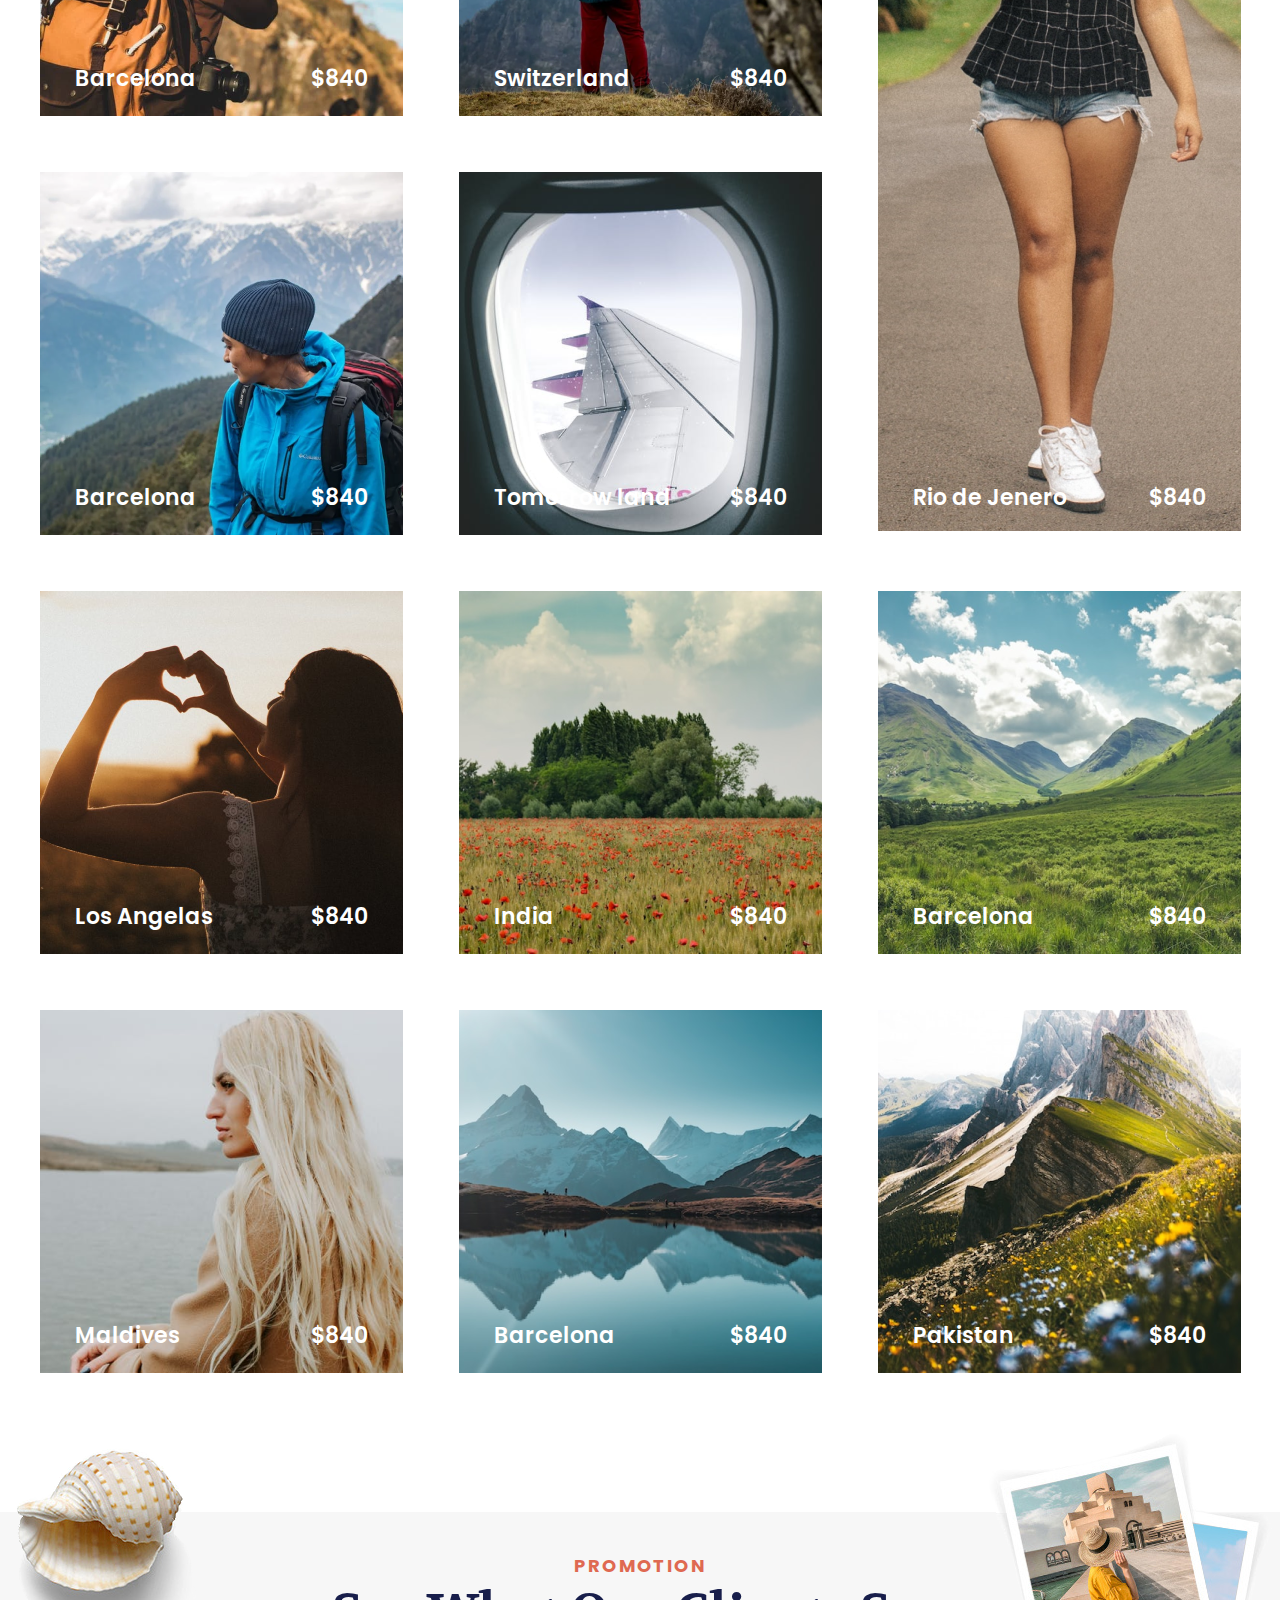
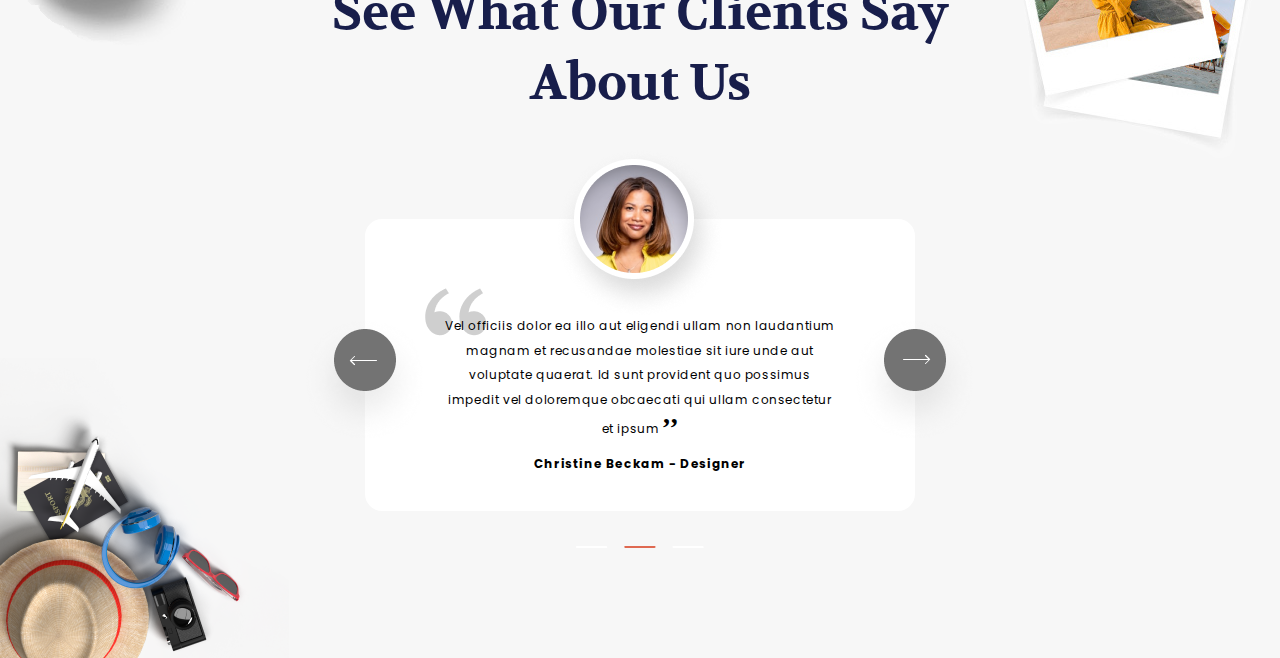
==== commit 0b8b95ec: "[PR-13]-about page hero backround size" ====
--- a/about.html
+++ b/about.html
@@ -10,17 +10,18 @@
       href="https://fonts.googleapis.com/css2?family=Poppins:wght@100;400;700&family=Volkhov&display=swap"
       rel="stylesheet"
     />
-    <link href="https://fonts.googleapis.com/css2?family=Yesteryear&display=swap" rel="stylesheet">
+    <link
+      href="https://fonts.googleapis.com/css2?family=Yesteryear&display=swap"
+      rel="stylesheet"
+    />
   </head>
   <body>
     <header class="about-page-hero">
-    </div>
-    <p class="text"></p>
-       <div class="about-hero-typografi">
-         <p class="about-hero-subtitle">READ</p>
-         <p class="about-hero-tittle">About Us</p>
-       </div>
-      </header>
+      <div class="about-hero-typografi">
+        <p class="about-hero-subtitle">READ</p>
+        <p class="about-hero-tittle">About Us</p>
+      </div>
+    </header>
     <div class="about-promotion-container">
       <div class="about-promotion-content-box">
         <div class="about-promotion-title-box">
--- a/styles/about.css
+++ b/styles/about.css
@@ -1,6 +1,6 @@
 .about-page-hero {
   background-image: url("./../images/about/about-header-img.png");
-  height: 766px;
+  height: clamp(400px, 80vw, 766px);
   background-repeat: no-repeat;
   background-size: cover;
   background-position: bottom;
@@ -29,7 +29,7 @@
   color: #ffffff;
 }
 
-@media (max-width: 1440px) {
+/*@media (max-width: 1440px) {
   .about-page-hero {
     height: 400px;
   }
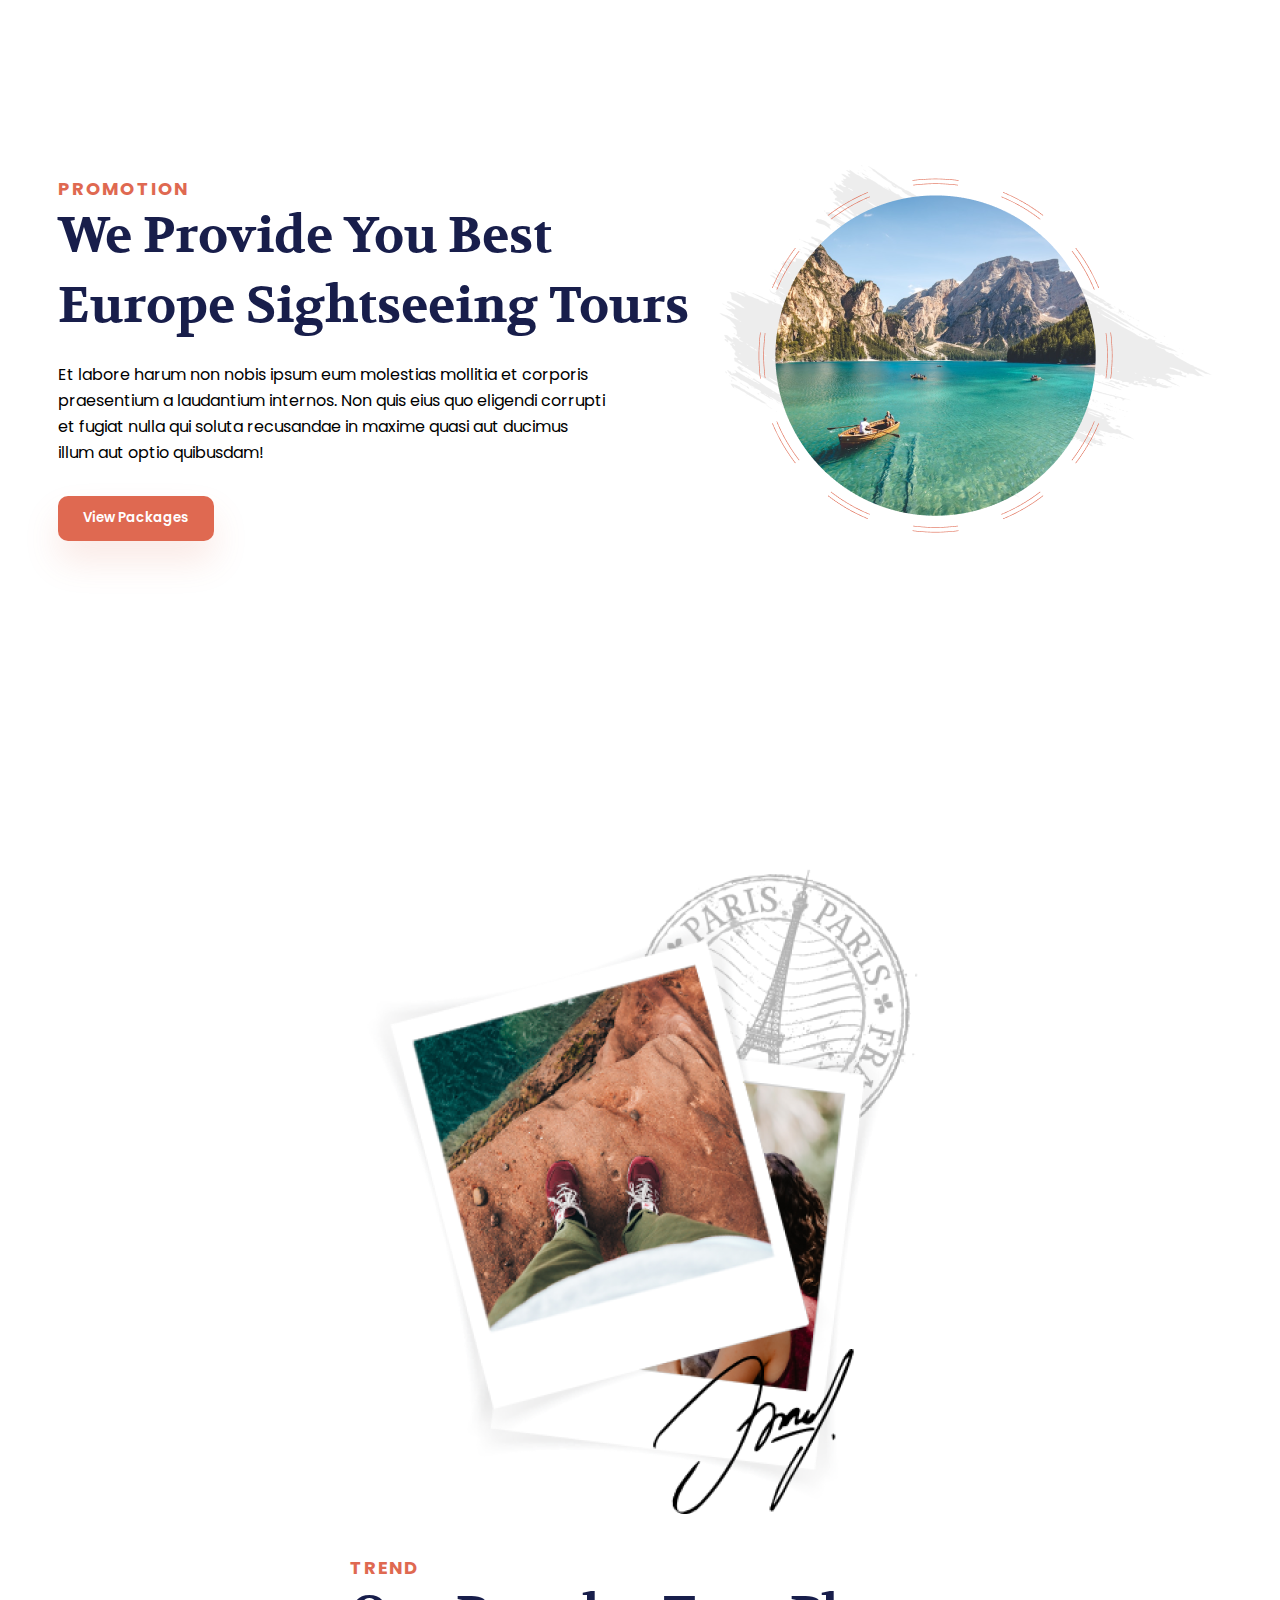
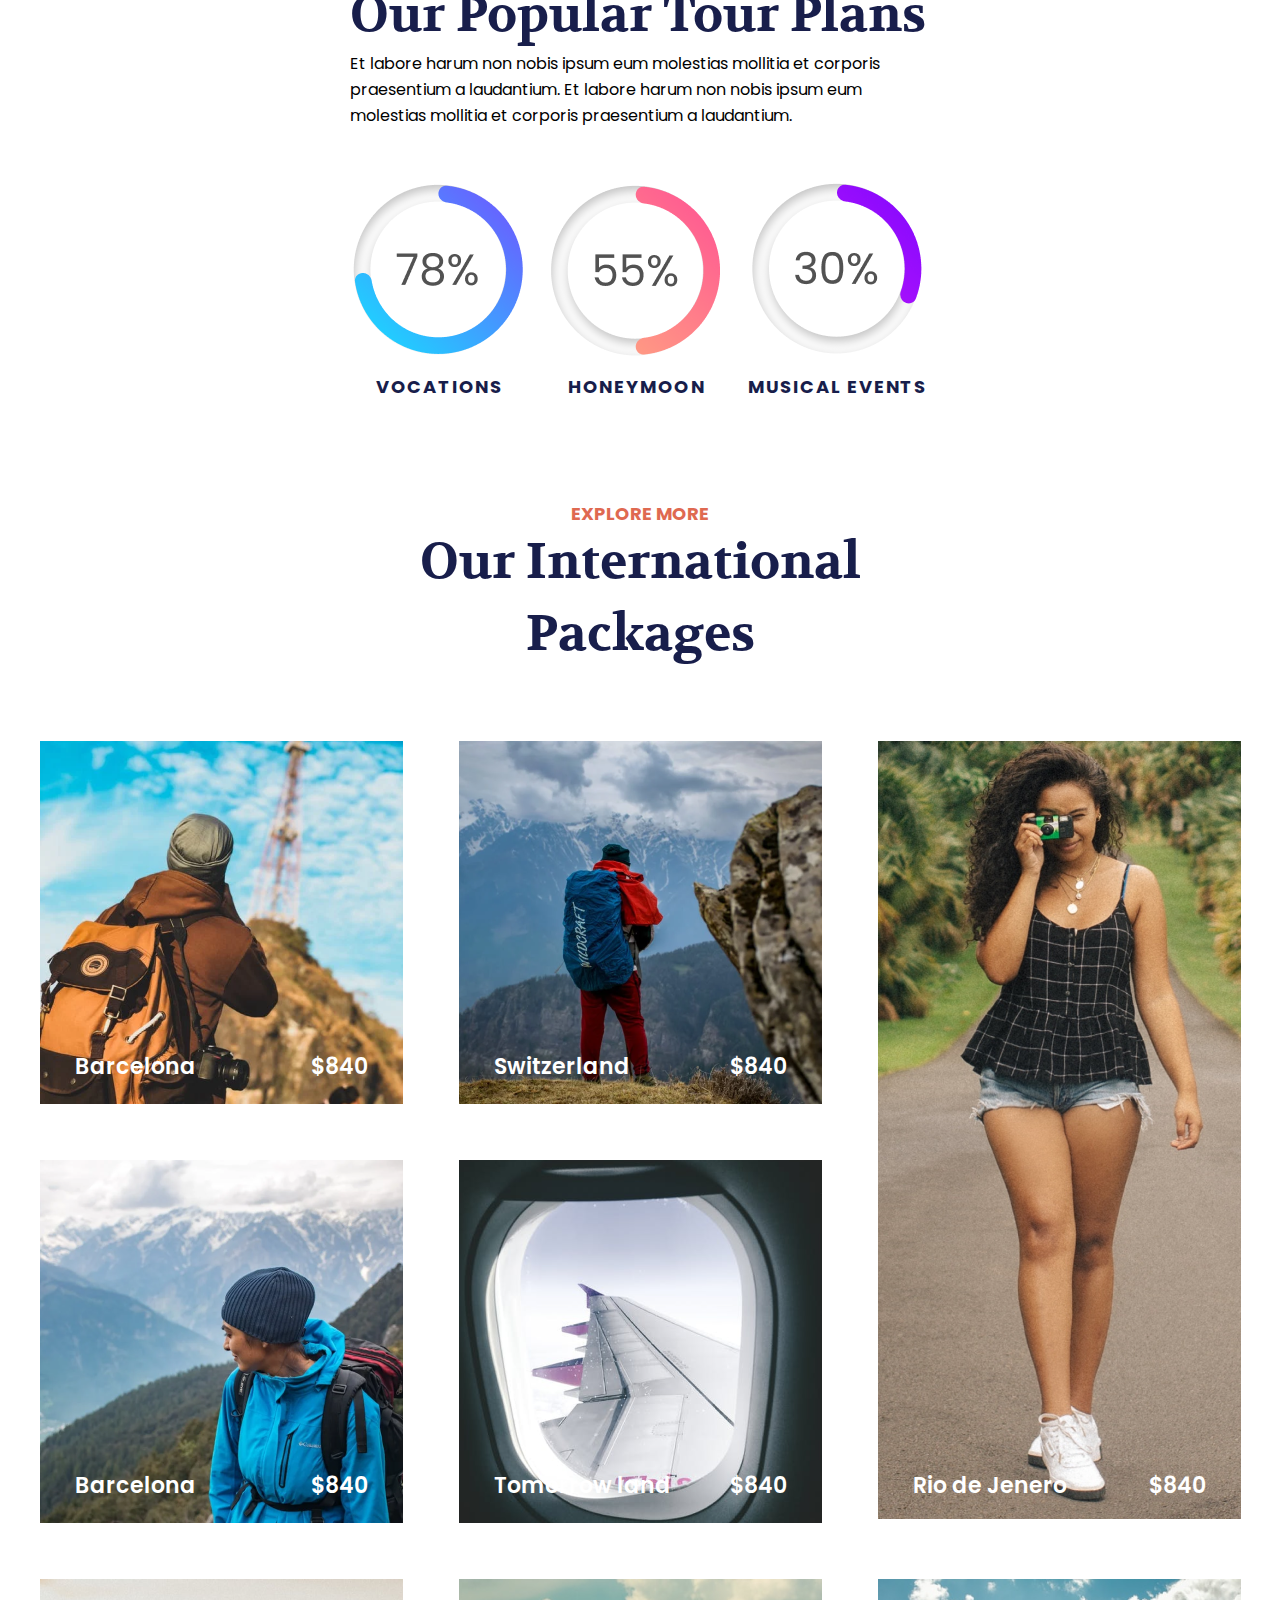
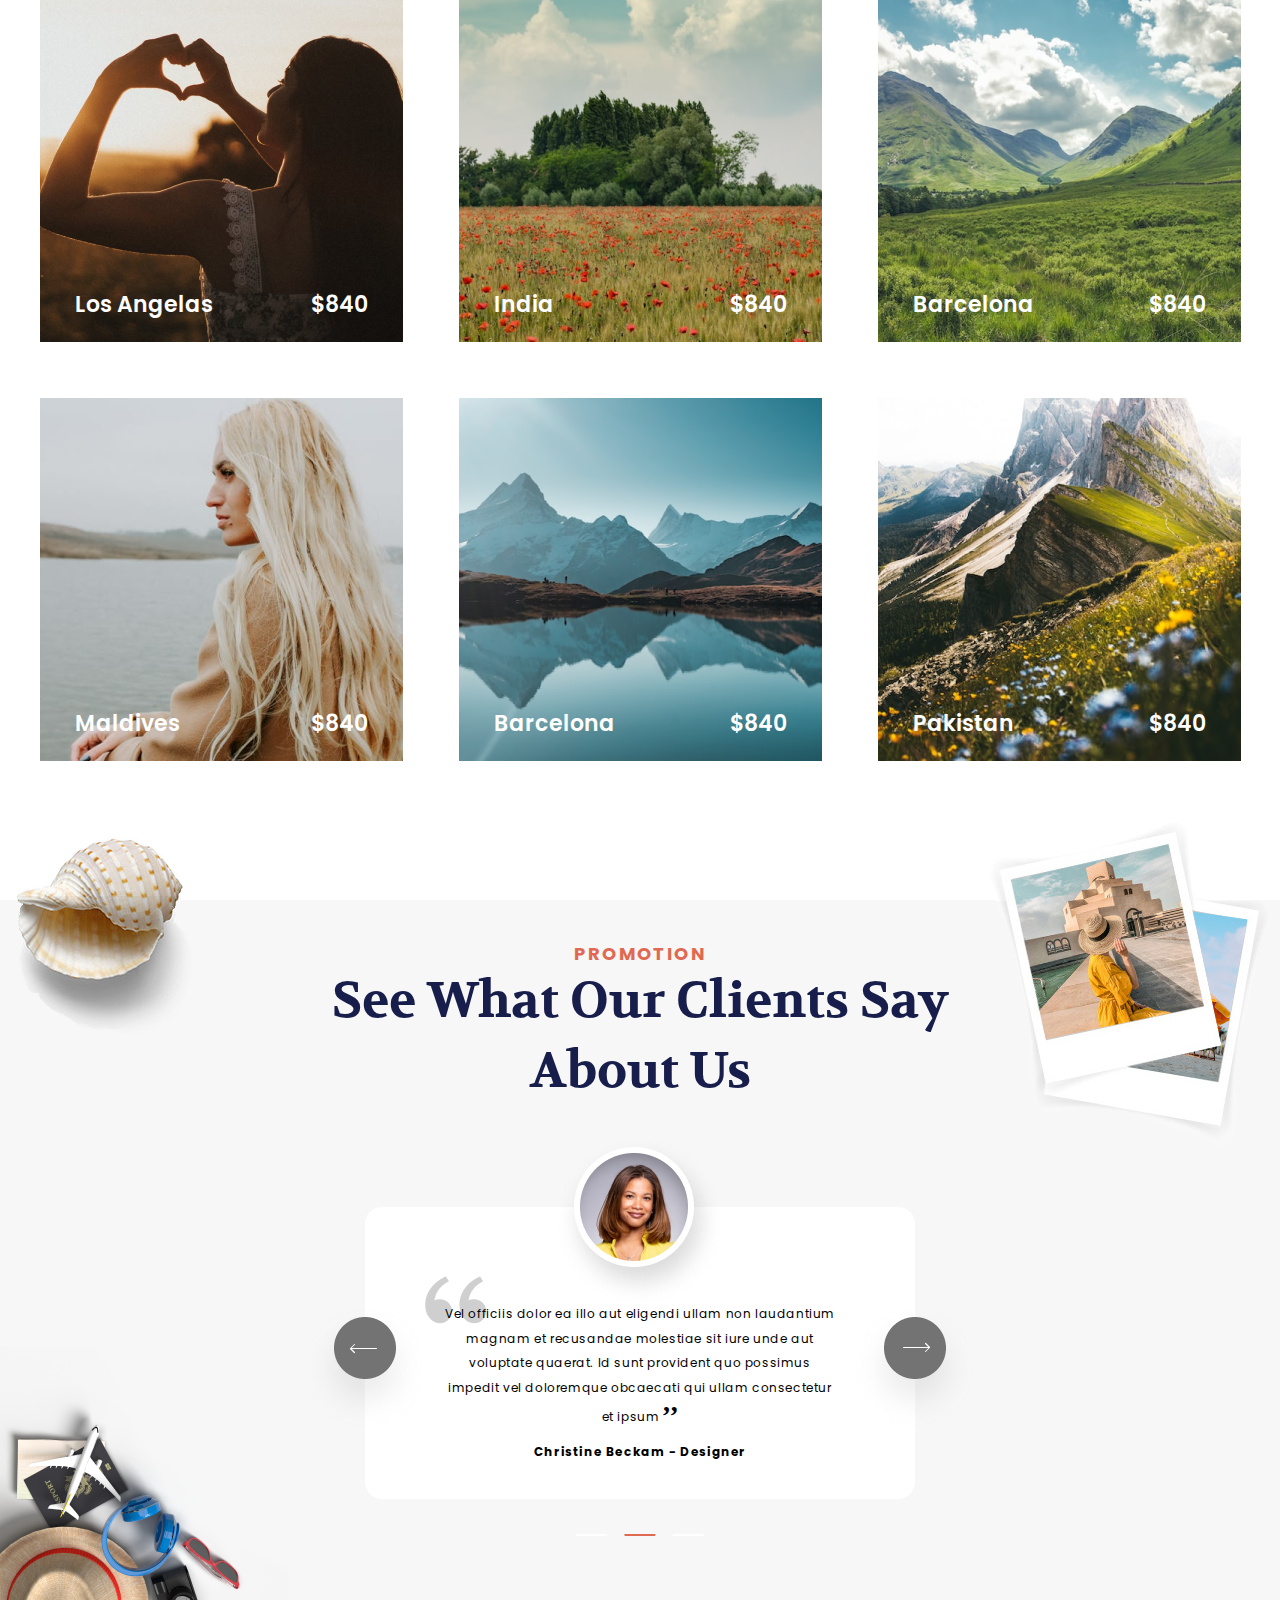
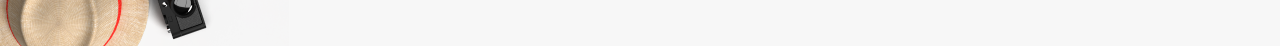
==== commit 81226792: "Merge branch 'master' into tolga/PR-08-homepage-explore-section" ====
--- a/about.html
+++ b/about.html
@@ -1,302 +1,221 @@
 <!DOCTYPE html>
 <html lang="en">
-  <head>
-    <meta charset="UTF-8" />
-    <meta name="viewport" content="width=device-width, initial-scale=1.0" />
-    <title>Tour and Travel About</title>
-    <link rel="stylesheet" href="styles/about.css" />
-    <link rel="stylesheet" href="styles/shared.css" />
-    <link
-      href="https://fonts.googleapis.com/css2?family=Poppins:wght@100;400;700&family=Volkhov&display=swap"
-      rel="stylesheet"
-    />
-    <link
-      href="https://fonts.googleapis.com/css2?family=Yesteryear&display=swap"
-      rel="stylesheet"
-    />
-  </head>
-  <body>
-    <header class="about-page-hero">
-      <div class="about-hero-typografi">
-        <p class="about-hero-subtitle">READ</p>
-        <p class="about-hero-tittle">About Us</p>
-      </div>
-    </header>
-    <div class="about-promotion-container">
-      <div class="about-promotion-content-box">
-        <div class="about-promotion-title-box">
-          <h5 class="about-promotion-title-promotion">PROMOTION</h5>
-          <h2 class="about-promotion-title-we-provide">
-            We Provide You Best Europe Sightseeing Tours
-          </h2>
-        </div>
-        <div class="about-promotion-text-box">
-          <p class="about-promotion-text">
-            Et labore harum non nobis ipsum eum molestias mollitia et corporis
-            <br />
-            praesentium a laudantium internos. Non quis eius quo eligendi
-            corrupti <br />
-            et fugiat nulla qui soluta recusandae in maxime quasi aut ducimus
-            <br />
-            illum aut optio quibusdam!
-          </p>
-        </div>
-        <button class="about-promotion-button">View Packages</button>
-      </div>
-      <img
-        class="about-promotion-img"
-        src="images/about/about-context-img01.png"
-        alt="about-context-img01"
-      />
-    </div>
-
-    <div class="about-trend-section-container">
-      <img
-        class="about-trend-img"
-        src="images/about/about-trend-img.png"
-        alt="about-trend-img"
-      />
-      <div class="about-trend-content-box">
-        <div class="about-trend-title-box">
-          <h5 class="about-trend-title-trend">TREND</h5>
-          <h2 class="about-trend-title-our-popular">Our Popular Tour Plans</h2>
-        </div>
-        <div class="about-trend-text-box">
-          <p class="about-trend-text">
-            Et labore harum non nobis ipsum eum molestias mollitia et corporis
-            praesentium a laudantium. Et labore harum non nobis ipsum eum
-            molestias mollitia et corporis praesentium a laudantium.
-          </p>
-        </div>
-        <div class="about-trend-statistic-box">
-          <div class="trend-statistic-img-and-text-box">
-            <img
-              src="images/about/about-statistic-img01.png"
-              alt="about-statistic-img01"
-            />
-            <h5 class="about-trend-statistic-text">VOCATIONS</h5>
-          </div>
-          <div class="trend-statistic-img-and-text-box">
-            <img
-              src="images/about/about-statistic-img02.png"
-              alt="about-statistic-img02"
-            />
-            <h5 class="about-trend-statistic-text">HONEYMOON</h5>
-          </div>
-          <div class="trend-statistic-img-and-text-box">
-            <img
-              src="images/about/about-statistic-img03.png"
-              alt="about-statistic-img03"
-            />
-            <h5 class="about-trend-statistic-text">MUSICAL EVENTS</h5>
-          </div>
-        </div>
-      </div>
-      <img
-        class="about-trend-shell-img"
-        src="images/about/about-trend-shell-img.png"
-        alt="about-trend-shell-img"
-      />
-    </div>
-
-    <div class="about-explore-packages-section-container">
-      <div class="explore-packages-title-box">
-        <h5 class="explore-packages-title-explore">EXPLORE MORE</h5>
-        <h2 class="explore-packages-title-our-international">
-          Our International Packages
+
+<head>
+  <meta charset="UTF-8" />
+  <meta name="viewport" content="width=device-width, initial-scale=1.0" />
+  <title>Tour and Travel About</title>
+  <link rel="stylesheet" href="styles/about.css" />
+  <link rel="stylesheet" href="styles/shared.css" />
+  <link href="https://fonts.googleapis.com/css2?family=Poppins:wght@100;400;700&family=Volkhov&display=swap"
+    rel="stylesheet" />
+  <link rel="preconnect" href="https://fonts.googleapis.com">
+  <link rel="preconnect" href="https://fonts.gstatic.com" crossorigin>
+  <link href="https://fonts.googleapis.com/css2?family=Yesteryear&display=swap" rel="stylesheet">
+</head>
+
+<body>
+  <div class="about-promotion-container">
+    <div class="about-promotion-content-box">
+      <div class="about-promotion-title-box">
+        <h5 class="about-promotion-title-promotion">PROMOTION</h5>
+        <h2 class="about-promotion-title-we-provide">
+          We Provide You Best Europe Sightseeing Tours
         </h2>
       </div>
-      <div class="explore-packages-img-and-text-boxes">
-        <div class="explore-packages-img-and-text-box">
-          <img
-            class="explore-packages-img"
-            src="images/about/about-city-img-barcelona.png"
-            alt="about-city-img-barcelona"
-          />
-          <div class="explore-packages-text-box">
-            <p class="explore-packages-text-cities">Barcelona</p>
-            <p class="explore-packages-text-prices">$840</p>
-          </div>
-        </div>
-        <div class="explore-packages-img-and-text-box">
-          <img
-            class="explore-packages-img"
-            src="images/about/about-city-img-switzerland.png"
-            alt="about-city-img-switzerland"
-          />
-          <div class="explore-packages-text-box">
-            <p class="explore-packages-text-cities">Switzerland</p>
-            <p class="explore-packages-text-prices">$840</p>
-          </div>
-        </div>
-        <div class="explore-packages-img-and-text-rio">
-          <img
-            class="explore-packages-img"
-            src="images/about/about-city-img-riodejenero.png"
-            alt="about-city-img-riodejenero"
-          />
-          <div class="explore-packages-text-box">
-            <p class="explore-packages-text-cities">Rio de Jenero</p>
-            <p class="explore-packages-text-prices">$840</p>
-          </div>
-        </div>
-        <div class="explore-packages-img-and-text-box">
-          <img
-            class="explore-packages-img"
-            src="images/about/about-city-img-barcelona02.png"
-            alt="about-city-img-barcelona02"
-          />
-          <div class="explore-packages-text-box">
-            <p class="explore-packages-text-cities">Barcelona</p>
-            <p class="explore-packages-text-prices">$840</p>
-          </div>
-        </div>
-        <div class="explore-packages-img-and-text-box">
-          <img
-            class="explore-packages-img"
-            src="images/about/about-city-img-tommorowland.png"
-            alt="about-city-img-tommorowland"
-          />
-          <div class="explore-packages-text-box">
-            <p class="explore-packages-text-cities">Tomorrow land</p>
-            <p class="explore-packages-text-prices">$840</p>
-          </div>
-        </div>
-        <div class="explore-packages-img-and-text-box">
-          <img
-            class="explore-packages-img"
-            src="images/about/about-city-img-losangelas.png"
-            alt="about-city-img-losangelas"
-          />
-          <div class="explore-packages-text-box">
-            <p class="explore-packages-text-cities">Los Angelas</p>
-            <p class="explore-packages-text-prices">$840</p>
-          </div>
-        </div>
-        <div class="explore-packages-img-and-text-box">
-          <img
-            class="explore-packages-img"
-            src="images/about/about-city-img-india.png"
-            alt="about-city-img-india"
-          />
-          <div class="explore-packages-text-box">
-            <p class="explore-packages-text-cities">India</p>
-            <p class="explore-packages-text-prices">$840</p>
-          </div>
-        </div>
-        <div class="explore-packages-img-and-text-box">
-          <img
-            class="explore-packages-img"
-            src="images/about/about-city-img-barcelona03.png"
-            alt="about-city-img-barcelona03"
-          />
-          <div class="explore-packages-text-box">
-            <p class="explore-packages-text-cities">Barcelona</p>
-            <p class="explore-packages-text-prices">$840</p>
-          </div>
-        </div>
-        <div class="explore-packages-img-and-text-box">
-          <img
-            class="explore-packages-img"
-            src="images/about/about-city-img-maldives.png"
-            alt="about-city-img-maldives"
-          />
-          <div class="explore-packages-text-box">
-            <p class="explore-packages-text-cities">Maldives</p>
-            <p class="explore-packages-text-prices">$840</p>
-          </div>
-        </div>
-        <div class="explore-packages-img-and-text-box">
-          <img
-            class="explore-packages-img"
-            src="images/about/about-city-img-barcelona04.png"
-            alt="about-city-img-barcelona04"
-          />
-          <div class="explore-packages-text-box">
-            <p class="explore-packages-text-cities">Barcelona</p>
-            <p class="explore-packages-text-prices">$840</p>
-          </div>
-        </div>
-        <div class="explore-packages-img-and-text-box">
-          <img
-            class="explore-packages-img"
-            src="images/about/about-city-img-pakistan.png"
-            alt="about-city-img-pakistan"
-          />
-          <div class="explore-packages-text-box">
-            <p class="explore-packages-text-cities">Pakistan</p>
-            <p class="explore-packages-text-prices">$840</p>
-          </div>
-        </div>
-      </div>
-    </div>
-
-    <div class="homepage-testimonial-section-container">
-      <img
-        class="testimonial-section-seashell-img"
-        src="images/testimonial-section-seashell-img.png"
-        alt="testimonial-section-seashell-img"
-      />
-      <img
-        class="testimonial-section-photo-img"
-        src="images/testimonial-section-photo-img.png"
-        alt="testimonial-section-seashell-img"
-      />
-      <img
-        class="testimonial-section-hat-img"
-        src="images/testimonial-section-hat-img.png"
-        alt="testimonial-section-hat-img"
-      />
-
-      <div class="testimonial-section-title-box">
-        <h5 class="testimonial-title-promotion">PROMOTION</h5>
-        <h2 class="testimonial-title-see-what">
-          See What Our Clients Say <br />
-          About Us
-        </h2>
-      </div>
-
-      <div class="testimonial-section-box">
-        <img
-          class="testimonial-section-pp-img"
-          src="images/testimonial-section-box-pp-img.png"
-          alt="testimonial-pp-img"
-        />
-        <img
-          class="testimonial-section-arrow-left-icon"
-          src="images/arrow-leeft-icon.png"
-          alt="testimonial-arrow-left-icon"
-        />
-        <img
-          class="testimonial-section-arrow-right-icon"
-          src="images/arrow-right-icon.png"
-          alt="testimonial-arrow-right-icon"
-        />
-
-        <div class="testimonial-comment-box">
-          <img
-            class="testimonial-section-box-quotes"
-            src="images/testimonial-box-quotes.png"
-            alt="testimonial-box-quotes"
-          />
-          <p class="testimonial-comment-text">
-            Vel officiis dolor ea illo aut eligendi ullam non laudantium <br />
-            magnam et recusandae molestiae sit iure unde aut <br />
-            voluptate quaerat. Id sunt provident quo possimus <br />
-            impedit vel doloremque obcaecati qui ullam consectetur <br />
-            et ipsum <span>,,</span>
-          </p>
-          <h6 class="testimonial-comment-commentator">
-            Christine Beckam - Designer
-          </h6>
-        </div>
-      </div>
-
-      <img
-        class="testimonial-pagination-img"
-        src="images/testimonial-pagination.png"
-        alt="testimonial-pagination-img"
-      />
-    </div>
-  </body>
-</html>
+      <div class="about-promotion-text-box">
+        <p class="about-promotion-text">
+          Et labore harum non nobis ipsum eum molestias mollitia et corporis
+          <br />
+          praesentium a laudantium internos. Non quis eius quo eligendi
+          corrupti <br />
+          et fugiat nulla qui soluta recusandae in maxime quasi aut ducimus
+          <br />
+          illum aut optio quibusdam!
+        </p>
+      </div>
+      <button class="about-promotion-button">View Packages</button>
+    </div>
+    <img class="about-promotion-img" src="images/about/about-context-img01.png" alt="about-context-img01" />
+  </div>
+  <div class="about-wanderlust-container">
+    <video class="about-wanderlust-video" src="images/about/about-video01.mp4" muted autoplay loop></video>
+    <div class="about-wanderlust-writing" >
+      <h1 class="about-wanderlust-headline"> Wanderlust </h1>
+    </div>
+  </div>
+  <div class="about-trend-section-container">
+    <img class="about-trend-img" src="images/about/about-trend-img.png" alt="about-trend-img" />
+    <div class="about-trend-content-box">
+      <div class="about-trend-title-box">
+        <h5 class="about-trend-title-trend">TREND</h5>
+        <h2 class="about-trend-title-our-popular">Our Popular Tour Plans</h2>
+      </div>
+      <div class="about-trend-text-box">
+        <p class="about-trend-text">
+          Et labore harum non nobis ipsum eum molestias mollitia et corporis
+          praesentium a laudantium. Et labore harum non nobis ipsum eum
+          molestias mollitia et corporis praesentium a laudantium.
+        </p>
+      </div>
+      <div class="about-trend-statistic-box">
+        <div class="trend-statistic-img-and-text-box">
+          <img src="images/about/about-statistic-img01.png" alt="about-statistic-img01" />
+          <h5 class="about-trend-statistic-text">VOCATIONS</h5>
+        </div>
+        <div class="trend-statistic-img-and-text-box">
+          <img src="images/about/about-statistic-img02.png" alt="about-statistic-img02" />
+          <h5 class="about-trend-statistic-text">HONEYMOON</h5>
+        </div>
+        <div class="trend-statistic-img-and-text-box">
+          <img src="images/about/about-statistic-img03.png" alt="about-statistic-img03" />
+          <h5 class="about-trend-statistic-text">MUSICAL EVENTS</h5>
+        </div>
+      </div>
+    </div>
+    <img class="about-trend-shell-img" src="images/about/about-trend-shell-img.png" alt="about-trend-shell-img" />
+  </div>
+
+  <div class="about-explore-packages-section-container">
+    <div class="explore-packages-title-box">
+      <h5 class="explore-packages-title-explore">EXPLORE MORE</h5>
+      <h2 class="explore-packages-title-our-international">
+        Our International Packages
+      </h2>
+    </div>
+    <div class="explore-packages-img-and-text-boxes">
+      <div class="explore-packages-img-and-text-box">
+        <img class="explore-packages-img" src="images/about/about-city-img-barcelona.png"
+          alt="about-city-img-barcelona" />
+        <div class="explore-packages-text-box">
+          <p class="explore-packages-text-cities">Barcelona</p>
+          <p class="explore-packages-text-prices">$840</p>
+        </div>
+      </div>
+      <div class="explore-packages-img-and-text-box">
+        <img class="explore-packages-img" src="images/about/about-city-img-switzerland.png"
+          alt="about-city-img-switzerland" />
+        <div class="explore-packages-text-box">
+          <p class="explore-packages-text-cities">Switzerland</p>
+          <p class="explore-packages-text-prices">$840</p>
+        </div>
+      </div>
+      <div class="explore-packages-img-and-text-rio">
+        <img class="explore-packages-img" src="images/about/about-city-img-riodejenero.png"
+          alt="about-city-img-riodejenero" />
+        <div class="explore-packages-text-box">
+          <p class="explore-packages-text-cities">Rio de Jenero</p>
+          <p class="explore-packages-text-prices">$840</p>
+        </div>
+      </div>
+      <div class="explore-packages-img-and-text-box">
+        <img class="explore-packages-img" src="images/about/about-city-img-barcelona02.png"
+          alt="about-city-img-barcelona02" />
+        <div class="explore-packages-text-box">
+          <p class="explore-packages-text-cities">Barcelona</p>
+          <p class="explore-packages-text-prices">$840</p>
+        </div>
+      </div>
+      <div class="explore-packages-img-and-text-box">
+        <img class="explore-packages-img" src="images/about/about-city-img-tommorowland.png"
+          alt="about-city-img-tommorowland" />
+        <div class="explore-packages-text-box">
+          <p class="explore-packages-text-cities">Tomorrow land</p>
+          <p class="explore-packages-text-prices">$840</p>
+        </div>
+      </div>
+      <div class="explore-packages-img-and-text-box">
+        <img class="explore-packages-img" src="images/about/about-city-img-losangelas.png"
+          alt="about-city-img-losangelas" />
+        <div class="explore-packages-text-box">
+          <p class="explore-packages-text-cities">Los Angelas</p>
+          <p class="explore-packages-text-prices">$840</p>
+        </div>
+      </div>
+      <div class="explore-packages-img-and-text-box">
+        <img class="explore-packages-img" src="images/about/about-city-img-india.png" alt="about-city-img-india" />
+        <div class="explore-packages-text-box">
+          <p class="explore-packages-text-cities">India</p>
+          <p class="explore-packages-text-prices">$840</p>
+        </div>
+      </div>
+      <div class="explore-packages-img-and-text-box">
+        <img class="explore-packages-img" src="images/about/about-city-img-barcelona03.png"
+          alt="about-city-img-barcelona03" />
+        <div class="explore-packages-text-box">
+          <p class="explore-packages-text-cities">Barcelona</p>
+          <p class="explore-packages-text-prices">$840</p>
+        </div>
+      </div>
+      <div class="explore-packages-img-and-text-box">
+        <img class="explore-packages-img" src="images/about/about-city-img-maldives.png"
+          alt="about-city-img-maldives" />
+        <div class="explore-packages-text-box">
+          <p class="explore-packages-text-cities">Maldives</p>
+          <p class="explore-packages-text-prices">$840</p>
+        </div>
+      </div>
+      <div class="explore-packages-img-and-text-box">
+        <img class="explore-packages-img" src="images/about/about-city-img-barcelona04.png"
+          alt="about-city-img-barcelona04" />
+        <div class="explore-packages-text-box">
+          <p class="explore-packages-text-cities">Barcelona</p>
+          <p class="explore-packages-text-prices">$840</p>
+        </div>
+      </div>
+      <div class="explore-packages-img-and-text-box">
+        <img class="explore-packages-img" src="images/about/about-city-img-pakistan.png"
+          alt="about-city-img-pakistan" />
+        <div class="explore-packages-text-box">
+          <p class="explore-packages-text-cities">Pakistan</p>
+          <p class="explore-packages-text-prices">$840</p>
+        </div>
+      </div>
+    </div>
+  </div>
+
+  <div class="homepage-testimonial-section-container">
+    <img class="testimonial-section-seashell-img" src="images/testimonial-section-seashell-img.png"
+      alt="testimonial-section-seashell-img" />
+    <img class="testimonial-section-photo-img" src="images/testimonial-section-photo-img.png"
+      alt="testimonial-section-seashell-img" />
+    <img class="testimonial-section-hat-img" src="images/testimonial-section-hat-img.png"
+      alt="testimonial-section-hat-img" />
+
+    <div class="testimonial-section-title-box">
+      <h5 class="testimonial-title-promotion">PROMOTION</h5>
+      <h2 class="testimonial-title-see-what">
+        See What Our Clients Say <br />
+        About Us
+      </h2>
+    </div>
+
+    <div class="testimonial-section-box">
+      <img class="testimonial-section-pp-img" src="images/testimonial-section-box-pp-img.png"
+        alt="testimonial-pp-img" />
+      <img class="testimonial-section-arrow-left-icon" src="images/arrow-leeft-icon.png"
+        alt="testimonial-arrow-left-icon" />
+      <img class="testimonial-section-arrow-right-icon" src="images/arrow-right-icon.png"
+        alt="testimonial-arrow-right-icon" />
+
+      <div class="testimonial-comment-box">
+        <img class="testimonial-section-box-quotes" src="images/testimonial-box-quotes.png"
+          alt="testimonial-box-quotes" />
+        <p class="testimonial-comment-text">
+          Vel officiis dolor ea illo aut eligendi ullam non laudantium <br />
+          magnam et recusandae molestiae sit iure unde aut <br />
+          voluptate quaerat. Id sunt provident quo possimus <br />
+          impedit vel doloremque obcaecati qui ullam consectetur <br />
+          et ipsum <span>,,</span>
+        </p>
+        <h6 class="testimonial-comment-commentator">
+          Christine Beckam - Designer
+        </h6>
+      </div>
+    </div>
+
+    <img class="testimonial-pagination-img" src="images/testimonial-pagination.png" alt="testimonial-pagination-img" />
+  </div>
+</body>
+
+</html>--- a/styles/about.css
+++ b/styles/about.css
@@ -1,50 +1,3 @@
-.about-page-hero {
-  background-image: url("./../images/about/about-header-img.png");
-  height: clamp(400px, 80vw, 766px);
-  background-repeat: no-repeat;
-  background-size: cover;
-  background-position: bottom;
-  display: flex;
-  justify-content: center;
-  align-items: center;
-}
-.text {
-  text-align: center;
-}
-
-.about-hero-subtitle {
-  font-family: "Poppins";
-  font-size: clamp(10px, 4vw, 25px);
-  line-height: 28px;
-  font-weight: 700;
-  color: #ffefec;
-  text-align: center;
-}
-
-.about-hero-tittle {
-  font-family: "Yesteryear";
-  font-weight: 400;
-  font-size: clamp(75px, 10vw, 200px);
-  line-height: 100px;
-  color: #ffffff;
-}
-
-/*@media (max-width: 1440px) {
-  .about-page-hero {
-    height: 400px;
-  }
-}
-
-@media (max-width: 1024px) {
-  .about-page-hero {
-    height: 300px;
-  }
-  .about-hero-tittle {
-    font-size: 100px;
-  }
-}
-/*About page hero END */
-
 .about-promotion-container {
   display: flex;
   flex-wrap: wrap;
@@ -53,9 +6,11 @@
   gap: 20px;
   padding: 150px 20px;
 }
+
 .about-promotion-content-box {
   max-width: 640px;
 }
+
 .about-promotion-title-promotion {
   color: #df6951;
   font-family: "Poppins", sans-serif;
@@ -63,6 +18,7 @@
   font-weight: 700;
   letter-spacing: 1.8px;
 }
+
 .about-promotion-title-we-provide {
   color: #181e4b;
   font-family: "Volkhov", serif;
@@ -70,12 +26,14 @@
   font-weight: 700;
   line-height: 70px;
 }
+
 .about-promotion-text {
   color: black;
   font-family: "Poppins", sans-serif;
   line-height: 26px;
   padding: 20px 0px 30px 0px;
 }
+
 .about-promotion-button {
   color: white;
   font-family: "Poppins", sans-serif;
@@ -86,24 +44,29 @@
   box-shadow: 0px 20px 35px 0px rgba(223, 105, 81, 0.15);
   padding: 12.5px 25px;
 }
+
 .about-promotion-img {
   max-width: 100%;
 }
+
 @media (max-width: 1228px) {
   .about-promotion-container {
     gap: 50px;
   }
 }
+
 @media (max-width: 683px) {
   .about-promotion-container {
     padding: 100px 20px;
   }
 }
+
 @media (max-width: 400px) {
   .about-promotion-title-we-provide {
     font-size: 35px;
     line-height: 45px;
   }
+
   .about-promotion-text {
     font-size: 12px;
     line-height: 20px;
@@ -111,6 +74,35 @@
 }
 
 /* About Promotion END */
+.about-wanderlust-container {
+  position: relative;
+}
+.about-wanderlust-video {
+  object-fit: cover;
+  width: 100%;
+  object-position: center;
+}
+
+.about-wanderlust-headline {
+  font-family: "Yesteryear", cursive;
+  font-weight: bold;
+  font-style: normal;
+  color: white;
+  font-size: clamp(24px, 4vw, 60px);
+}
+
+.about-wanderlust-writing {
+  position: absolute;
+  top: 0;
+  left: 0;
+  width: 100%;
+  height: 100%;
+  display: flex;
+  justify-content: center;
+  align-items: center;
+}
+
+/*About wanderlust video ends*/
 .about-trend-section-container {
   display: flex;
   flex-wrap: wrap;
@@ -120,12 +112,15 @@
   padding: 0 20px 100px 20px;
   position: relative;
 }
+
 .about-trend-img {
   max-width: 100%;
 }
+
 .about-trend-content-box {
   max-width: 580px;
 }
+
 .about-trend-title-trend {
   color: #df6951;
   font-family: "Poppins", sans-serif;
@@ -133,6 +128,7 @@
   font-weight: 700;
   letter-spacing: 1.8px;
 }
+
 .about-trend-title-our-popular {
   color: #181e4b;
   font-family: "Volkhov", serif;
@@ -140,12 +136,14 @@
   font-weight: 700;
   line-height: 70px;
 }
+
 .about-trend-text {
   color: black;
   font-family: "Poppins", sans-serif;
   line-height: 26px;
   padding-bottom: 80px;
 }
+
 .about-trend-statistic-box {
   display: flex;
   flex-wrap: wrap;
@@ -153,6 +151,7 @@
   align-items: flex-end;
   gap: 25px;
 }
+
 .about-trend-statistic-text {
   color: #181e4b;
   font-family: "Poppins", sans-serif;
@@ -160,6 +159,7 @@
   font-weight: 700;
   letter-spacing: 1.8px;
 }
+
 .trend-statistic-img-and-text-box {
   display: flex;
   flex-direction: column;
@@ -167,29 +167,35 @@
   justify-content: center;
   gap: 15px;
 }
+
 .about-trend-shell-img {
   position: absolute;
   right: 0;
   top: -15px;
 }
+
 @media (max-width: 1400px) {
   .about-trend-section-container {
     flex-direction: column;
     gap: 40px;
   }
+
   .about-trend-text {
     padding-bottom: 50px;
   }
 }
+
 @media (max-width: 1860px) {
   .about-trend-shell-img {
     display: none;
   }
 }
+
 /* About Trend Section END */
 .about-explore-packages-section-container {
   padding: 0 20px 50px 20px;
 }
+
 .explore-packages-title-box {
   max-width: 680px;
   margin: auto;
@@ -197,17 +203,20 @@
   text-align: center;
   padding-bottom: 70px;
 }
+
 .explore-packages-title-explore {
   color: #df6951;
   font-family: "Poppins", sans-serif;
   font-size: 18px;
 }
+
 .explore-packages-title-our-international {
   color: #181e4b;
   font-family: "Volkhov", serif;
   font-size: 50px;
   line-height: 72px;
 }
+
 .explore-packages-img-and-text-boxes {
   display: grid;
   grid-template-rows: auto;
@@ -215,16 +224,20 @@
   justify-content: center;
   gap: 52px 56px;
 }
+
 .explore-packages-img-and-text-box {
   position: relative;
 }
+
 .explore-packages-img {
   width: 100%;
 }
+
 .explore-packages-img-and-text-rio {
   grid-row: auto / span 2;
   position: relative;
 }
+
 .explore-packages-text-box {
   width: 100%;
   position: absolute;
@@ -238,18 +251,22 @@
   font-size: 22px;
   font-weight: 600;
 }
+
 @media (max-width: 403px) {
   .explore-packages-text-box {
     padding: 0 15px;
   }
 }
+
 @media (max-width: 450px) {
   .explore-packages-title-our-international {
     font-size: 35px;
     line-height: 50px;
   }
+
   .explore-packages-title-box {
     padding-bottom: 30px;
   }
 }
+
 /* About Explore Packages Section END */
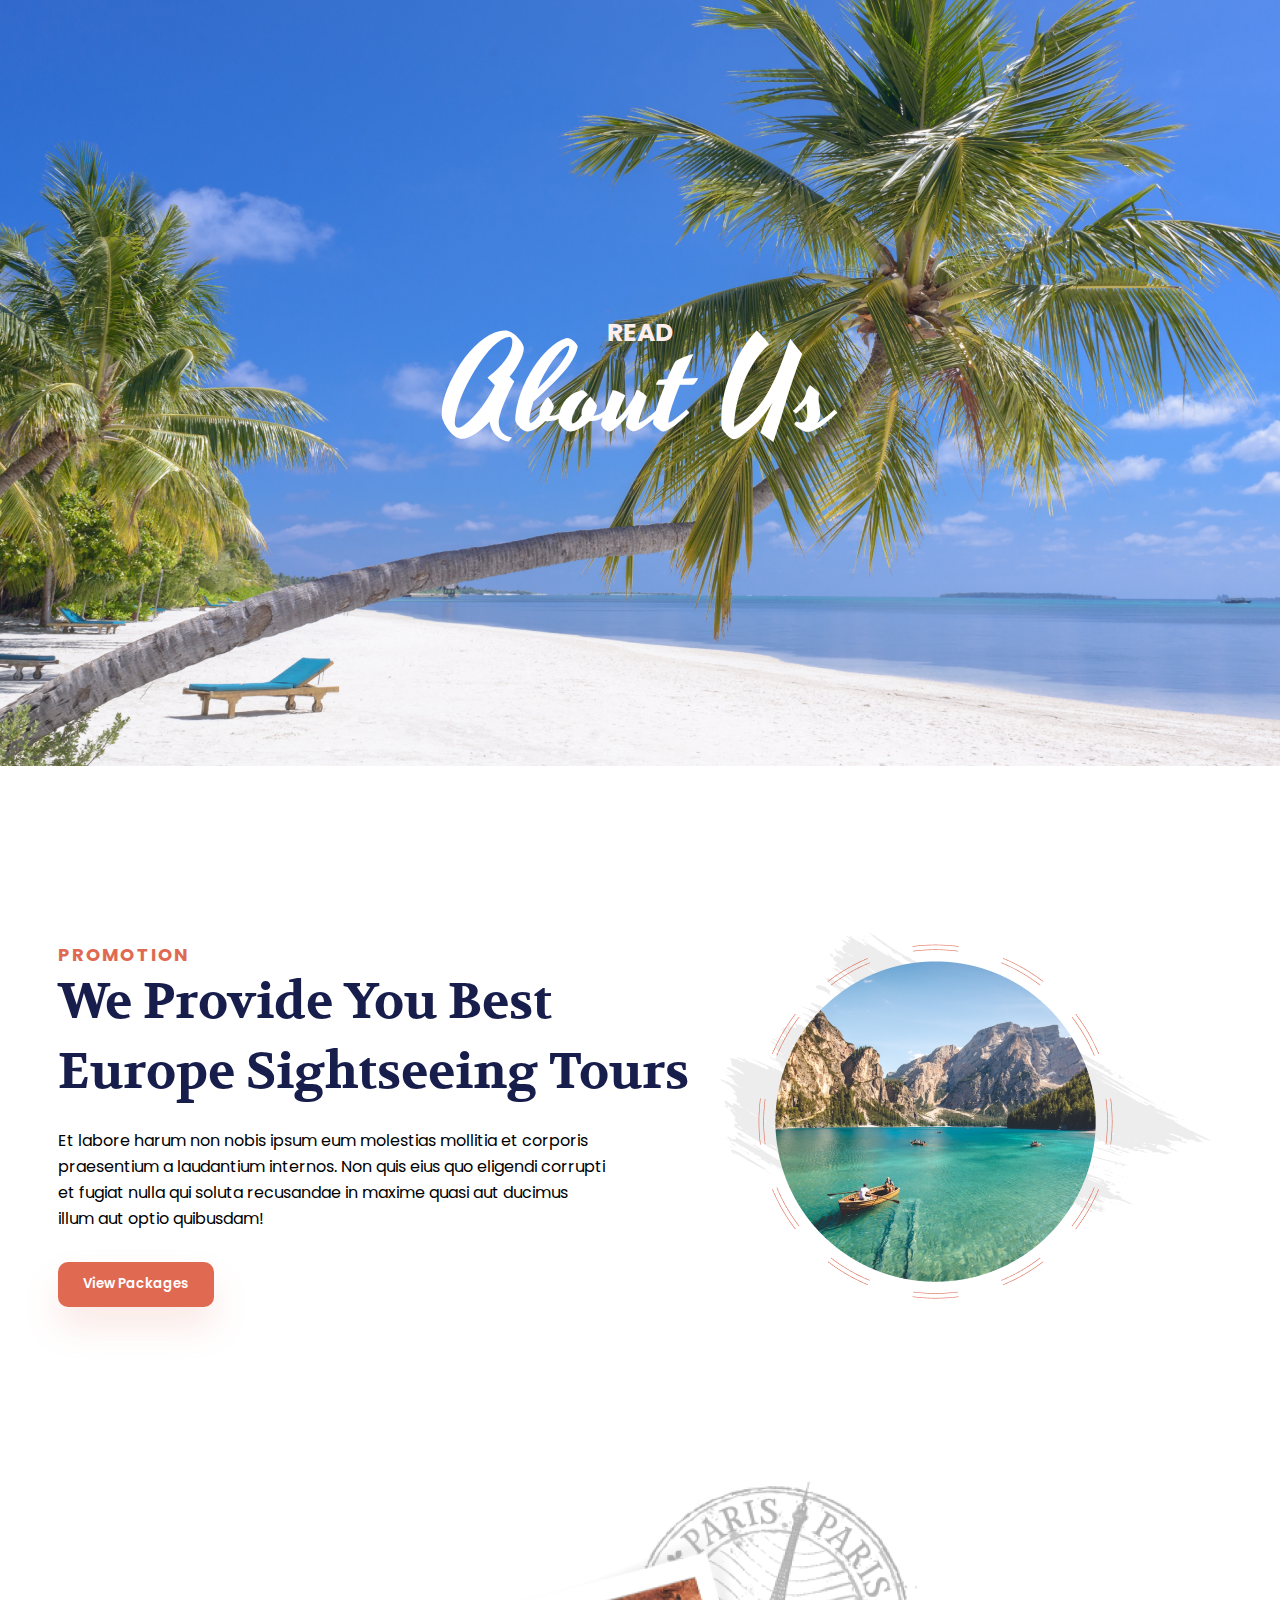
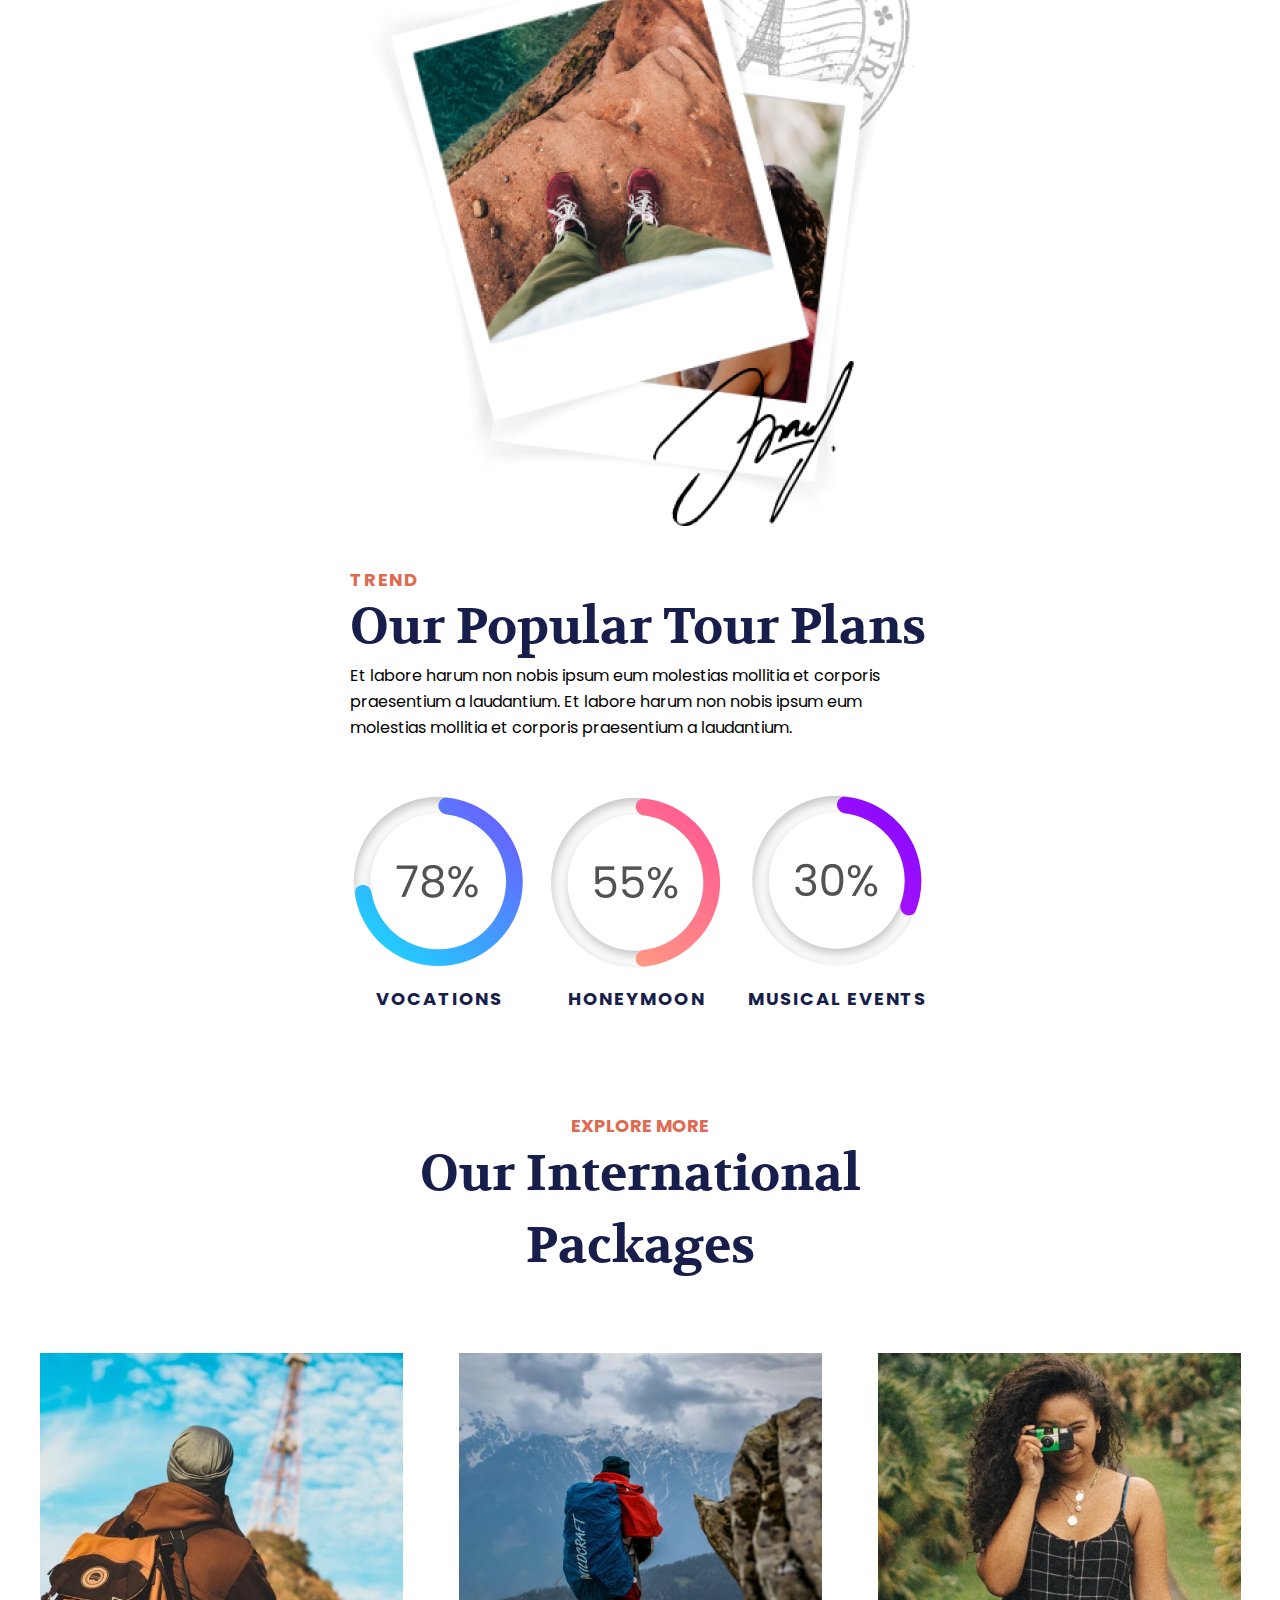
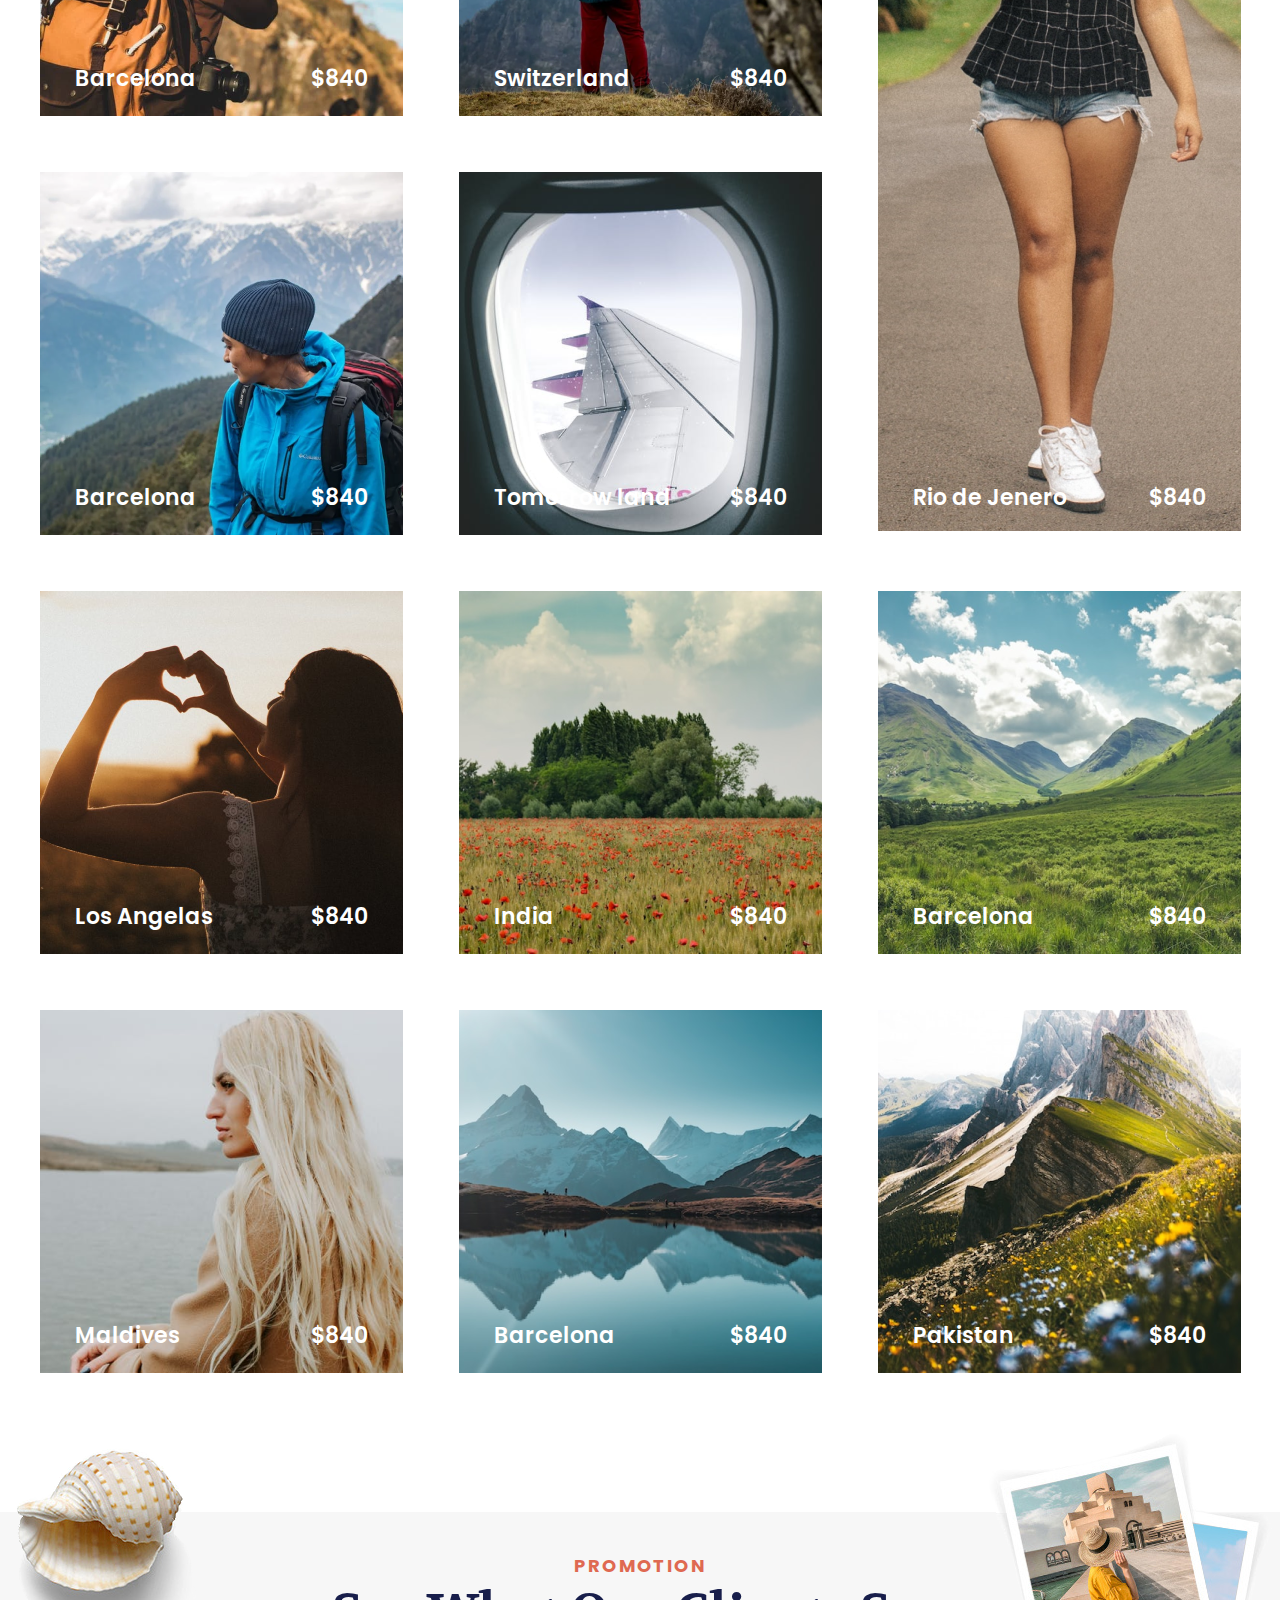
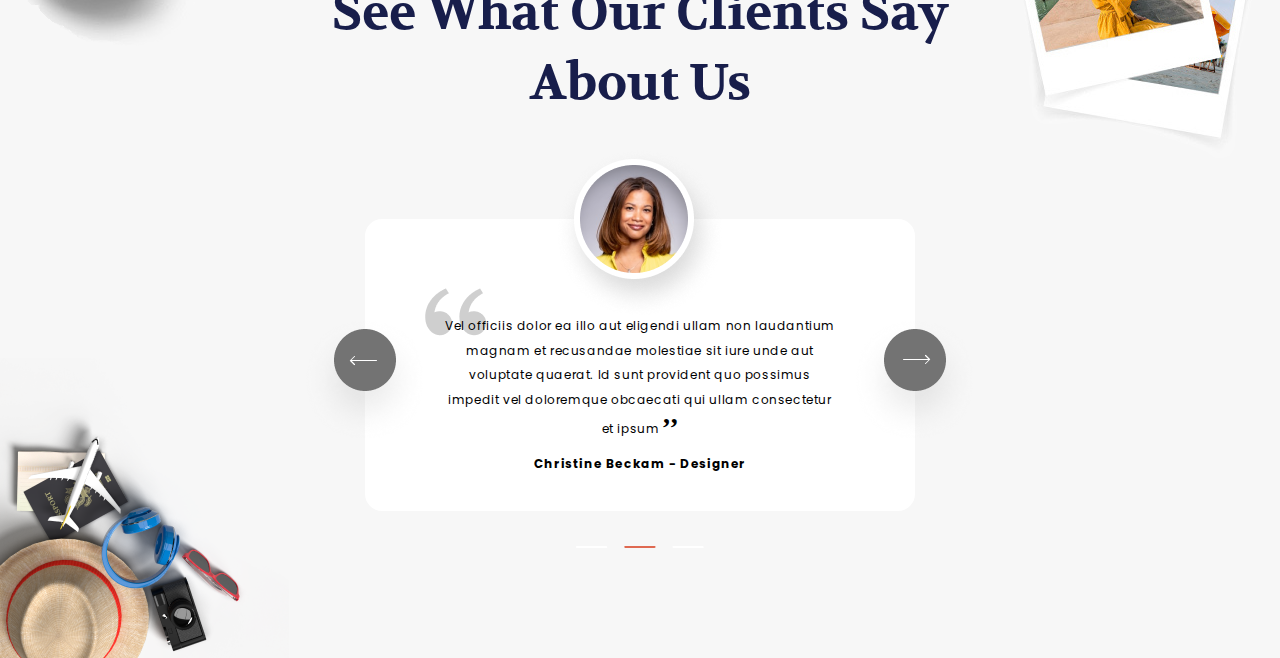
==== commit 0f6758af: "[PR-04]-hhs merge" ====
--- a/about.html
+++ b/about.html
@@ -1,221 +1,302 @@
 <!DOCTYPE html>
 <html lang="en">
-
-<head>
-  <meta charset="UTF-8" />
-  <meta name="viewport" content="width=device-width, initial-scale=1.0" />
-  <title>Tour and Travel About</title>
-  <link rel="stylesheet" href="styles/about.css" />
-  <link rel="stylesheet" href="styles/shared.css" />
-  <link href="https://fonts.googleapis.com/css2?family=Poppins:wght@100;400;700&family=Volkhov&display=swap"
-    rel="stylesheet" />
-  <link rel="preconnect" href="https://fonts.googleapis.com">
-  <link rel="preconnect" href="https://fonts.gstatic.com" crossorigin>
-  <link href="https://fonts.googleapis.com/css2?family=Yesteryear&display=swap" rel="stylesheet">
-</head>
-
-<body>
-  <div class="about-promotion-container">
-    <div class="about-promotion-content-box">
-      <div class="about-promotion-title-box">
-        <h5 class="about-promotion-title-promotion">PROMOTION</h5>
-        <h2 class="about-promotion-title-we-provide">
-          We Provide You Best Europe Sightseeing Tours
+  <head>
+    <meta charset="UTF-8" />
+    <meta name="viewport" content="width=device-width, initial-scale=1.0" />
+    <title>Tour and Travel About</title>
+    <link rel="stylesheet" href="styles/about.css" />
+    <link rel="stylesheet" href="styles/shared.css" />
+    <link
+      href="https://fonts.googleapis.com/css2?family=Poppins:wght@100;400;700&family=Volkhov&display=swap"
+      rel="stylesheet"
+    />
+    <link
+      href="https://fonts.googleapis.com/css2?family=Yesteryear&display=swap"
+      rel="stylesheet"
+    />
+  </head>
+  <body>
+    <header class="about-page-hero">
+      <div class="about-hero-typografi">
+        <p class="about-hero-subtitle">READ</p>
+        <p class="about-hero-tittle">About Us</p>
+      </div>
+    </header>
+    <div class="about-promotion-container">
+      <div class="about-promotion-content-box">
+        <div class="about-promotion-title-box">
+          <h5 class="about-promotion-title-promotion">PROMOTION</h5>
+          <h2 class="about-promotion-title-we-provide">
+            We Provide You Best Europe Sightseeing Tours
+          </h2>
+        </div>
+        <div class="about-promotion-text-box">
+          <p class="about-promotion-text">
+            Et labore harum non nobis ipsum eum molestias mollitia et corporis
+            <br />
+            praesentium a laudantium internos. Non quis eius quo eligendi
+            corrupti <br />
+            et fugiat nulla qui soluta recusandae in maxime quasi aut ducimus
+            <br />
+            illum aut optio quibusdam!
+          </p>
+        </div>
+        <button class="about-promotion-button">View Packages</button>
+      </div>
+      <img
+        class="about-promotion-img"
+        src="images/about/about-context-img01.png"
+        alt="about-context-img01"
+      />
+    </div>
+
+    <div class="about-trend-section-container">
+      <img
+        class="about-trend-img"
+        src="images/about/about-trend-img.png"
+        alt="about-trend-img"
+      />
+      <div class="about-trend-content-box">
+        <div class="about-trend-title-box">
+          <h5 class="about-trend-title-trend">TREND</h5>
+          <h2 class="about-trend-title-our-popular">Our Popular Tour Plans</h2>
+        </div>
+        <div class="about-trend-text-box">
+          <p class="about-trend-text">
+            Et labore harum non nobis ipsum eum molestias mollitia et corporis
+            praesentium a laudantium. Et labore harum non nobis ipsum eum
+            molestias mollitia et corporis praesentium a laudantium.
+          </p>
+        </div>
+        <div class="about-trend-statistic-box">
+          <div class="trend-statistic-img-and-text-box">
+            <img
+              src="images/about/about-statistic-img01.png"
+              alt="about-statistic-img01"
+            />
+            <h5 class="about-trend-statistic-text">VOCATIONS</h5>
+          </div>
+          <div class="trend-statistic-img-and-text-box">
+            <img
+              src="images/about/about-statistic-img02.png"
+              alt="about-statistic-img02"
+            />
+            <h5 class="about-trend-statistic-text">HONEYMOON</h5>
+          </div>
+          <div class="trend-statistic-img-and-text-box">
+            <img
+              src="images/about/about-statistic-img03.png"
+              alt="about-statistic-img03"
+            />
+            <h5 class="about-trend-statistic-text">MUSICAL EVENTS</h5>
+          </div>
+        </div>
+      </div>
+      <img
+        class="about-trend-shell-img"
+        src="images/about/about-trend-shell-img.png"
+        alt="about-trend-shell-img"
+      />
+    </div>
+
+    <div class="about-explore-packages-section-container">
+      <div class="explore-packages-title-box">
+        <h5 class="explore-packages-title-explore">EXPLORE MORE</h5>
+        <h2 class="explore-packages-title-our-international">
+          Our International Packages
         </h2>
       </div>
-      <div class="about-promotion-text-box">
-        <p class="about-promotion-text">
-          Et labore harum non nobis ipsum eum molestias mollitia et corporis
-          <br />
-          praesentium a laudantium internos. Non quis eius quo eligendi
-          corrupti <br />
-          et fugiat nulla qui soluta recusandae in maxime quasi aut ducimus
-          <br />
-          illum aut optio quibusdam!
-        </p>
-      </div>
-      <button class="about-promotion-button">View Packages</button>
+      <div class="explore-packages-img-and-text-boxes">
+        <div class="explore-packages-img-and-text-box">
+          <img
+            class="explore-packages-img"
+            src="images/about/about-city-img-barcelona.png"
+            alt="about-city-img-barcelona"
+          />
+          <div class="explore-packages-text-box">
+            <p class="explore-packages-text-cities">Barcelona</p>
+            <p class="explore-packages-text-prices">$840</p>
+          </div>
+        </div>
+        <div class="explore-packages-img-and-text-box">
+          <img
+            class="explore-packages-img"
+            src="images/about/about-city-img-switzerland.png"
+            alt="about-city-img-switzerland"
+          />
+          <div class="explore-packages-text-box">
+            <p class="explore-packages-text-cities">Switzerland</p>
+            <p class="explore-packages-text-prices">$840</p>
+          </div>
+        </div>
+        <div class="explore-packages-img-and-text-rio">
+          <img
+            class="explore-packages-img"
+            src="images/about/about-city-img-riodejenero.png"
+            alt="about-city-img-riodejenero"
+          />
+          <div class="explore-packages-text-box">
+            <p class="explore-packages-text-cities">Rio de Jenero</p>
+            <p class="explore-packages-text-prices">$840</p>
+          </div>
+        </div>
+        <div class="explore-packages-img-and-text-box">
+          <img
+            class="explore-packages-img"
+            src="images/about/about-city-img-barcelona02.png"
+            alt="about-city-img-barcelona02"
+          />
+          <div class="explore-packages-text-box">
+            <p class="explore-packages-text-cities">Barcelona</p>
+            <p class="explore-packages-text-prices">$840</p>
+          </div>
+        </div>
+        <div class="explore-packages-img-and-text-box">
+          <img
+            class="explore-packages-img"
+            src="images/about/about-city-img-tommorowland.png"
+            alt="about-city-img-tommorowland"
+          />
+          <div class="explore-packages-text-box">
+            <p class="explore-packages-text-cities">Tomorrow land</p>
+            <p class="explore-packages-text-prices">$840</p>
+          </div>
+        </div>
+        <div class="explore-packages-img-and-text-box">
+          <img
+            class="explore-packages-img"
+            src="images/about/about-city-img-losangelas.png"
+            alt="about-city-img-losangelas"
+          />
+          <div class="explore-packages-text-box">
+            <p class="explore-packages-text-cities">Los Angelas</p>
+            <p class="explore-packages-text-prices">$840</p>
+          </div>
+        </div>
+        <div class="explore-packages-img-and-text-box">
+          <img
+            class="explore-packages-img"
+            src="images/about/about-city-img-india.png"
+            alt="about-city-img-india"
+          />
+          <div class="explore-packages-text-box">
+            <p class="explore-packages-text-cities">India</p>
+            <p class="explore-packages-text-prices">$840</p>
+          </div>
+        </div>
+        <div class="explore-packages-img-and-text-box">
+          <img
+            class="explore-packages-img"
+            src="images/about/about-city-img-barcelona03.png"
+            alt="about-city-img-barcelona03"
+          />
+          <div class="explore-packages-text-box">
+            <p class="explore-packages-text-cities">Barcelona</p>
+            <p class="explore-packages-text-prices">$840</p>
+          </div>
+        </div>
+        <div class="explore-packages-img-and-text-box">
+          <img
+            class="explore-packages-img"
+            src="images/about/about-city-img-maldives.png"
+            alt="about-city-img-maldives"
+          />
+          <div class="explore-packages-text-box">
+            <p class="explore-packages-text-cities">Maldives</p>
+            <p class="explore-packages-text-prices">$840</p>
+          </div>
+        </div>
+        <div class="explore-packages-img-and-text-box">
+          <img
+            class="explore-packages-img"
+            src="images/about/about-city-img-barcelona04.png"
+            alt="about-city-img-barcelona04"
+          />
+          <div class="explore-packages-text-box">
+            <p class="explore-packages-text-cities">Barcelona</p>
+            <p class="explore-packages-text-prices">$840</p>
+          </div>
+        </div>
+        <div class="explore-packages-img-and-text-box">
+          <img
+            class="explore-packages-img"
+            src="images/about/about-city-img-pakistan.png"
+            alt="about-city-img-pakistan"
+          />
+          <div class="explore-packages-text-box">
+            <p class="explore-packages-text-cities">Pakistan</p>
+            <p class="explore-packages-text-prices">$840</p>
+          </div>
+        </div>
+      </div>
     </div>
-    <img class="about-promotion-img" src="images/about/about-context-img01.png" alt="about-context-img01" />
-  </div>
-  <div class="about-wanderlust-container">
-    <video class="about-wanderlust-video" src="images/about/about-video01.mp4" muted autoplay loop></video>
-    <div class="about-wanderlust-writing" >
-      <h1 class="about-wanderlust-headline"> Wanderlust </h1>
+
+    <div class="homepage-testimonial-section-container">
+      <img
+        class="testimonial-section-seashell-img"
+        src="images/testimonial-section-seashell-img.png"
+        alt="testimonial-section-seashell-img"
+      />
+      <img
+        class="testimonial-section-photo-img"
+        src="images/testimonial-section-photo-img.png"
+        alt="testimonial-section-seashell-img"
+      />
+      <img
+        class="testimonial-section-hat-img"
+        src="images/testimonial-section-hat-img.png"
+        alt="testimonial-section-hat-img"
+      />
+
+      <div class="testimonial-section-title-box">
+        <h5 class="testimonial-title-promotion">PROMOTION</h5>
+        <h2 class="testimonial-title-see-what">
+          See What Our Clients Say <br />
+          About Us
+        </h2>
+      </div>
+
+      <div class="testimonial-section-box">
+        <img
+          class="testimonial-section-pp-img"
+          src="images/testimonial-section-box-pp-img.png"
+          alt="testimonial-pp-img"
+        />
+        <img
+          class="testimonial-section-arrow-left-icon"
+          src="images/arrow-leeft-icon.png"
+          alt="testimonial-arrow-left-icon"
+        />
+        <img
+          class="testimonial-section-arrow-right-icon"
+          src="images/arrow-right-icon.png"
+          alt="testimonial-arrow-right-icon"
+        />
+
+        <div class="testimonial-comment-box">
+          <img
+            class="testimonial-section-box-quotes"
+            src="images/testimonial-box-quotes.png"
+            alt="testimonial-box-quotes"
+          />
+          <p class="testimonial-comment-text">
+            Vel officiis dolor ea illo aut eligendi ullam non laudantium <br />
+            magnam et recusandae molestiae sit iure unde aut <br />
+            voluptate quaerat. Id sunt provident quo possimus <br />
+            impedit vel doloremque obcaecati qui ullam consectetur <br />
+            et ipsum <span>,,</span>
+          </p>
+          <h6 class="testimonial-comment-commentator">
+            Christine Beckam - Designer
+          </h6>
+        </div>
+      </div>
+
+      <img
+        class="testimonial-pagination-img"
+        src="images/testimonial-pagination.png"
+        alt="testimonial-pagination-img"
+      />
     </div>
-  </div>
-  <div class="about-trend-section-container">
-    <img class="about-trend-img" src="images/about/about-trend-img.png" alt="about-trend-img" />
-    <div class="about-trend-content-box">
-      <div class="about-trend-title-box">
-        <h5 class="about-trend-title-trend">TREND</h5>
-        <h2 class="about-trend-title-our-popular">Our Popular Tour Plans</h2>
-      </div>
-      <div class="about-trend-text-box">
-        <p class="about-trend-text">
-          Et labore harum non nobis ipsum eum molestias mollitia et corporis
-          praesentium a laudantium. Et labore harum non nobis ipsum eum
-          molestias mollitia et corporis praesentium a laudantium.
-        </p>
-      </div>
-      <div class="about-trend-statistic-box">
-        <div class="trend-statistic-img-and-text-box">
-          <img src="images/about/about-statistic-img01.png" alt="about-statistic-img01" />
-          <h5 class="about-trend-statistic-text">VOCATIONS</h5>
-        </div>
-        <div class="trend-statistic-img-and-text-box">
-          <img src="images/about/about-statistic-img02.png" alt="about-statistic-img02" />
-          <h5 class="about-trend-statistic-text">HONEYMOON</h5>
-        </div>
-        <div class="trend-statistic-img-and-text-box">
-          <img src="images/about/about-statistic-img03.png" alt="about-statistic-img03" />
-          <h5 class="about-trend-statistic-text">MUSICAL EVENTS</h5>
-        </div>
-      </div>
-    </div>
-    <img class="about-trend-shell-img" src="images/about/about-trend-shell-img.png" alt="about-trend-shell-img" />
-  </div>
-
-  <div class="about-explore-packages-section-container">
-    <div class="explore-packages-title-box">
-      <h5 class="explore-packages-title-explore">EXPLORE MORE</h5>
-      <h2 class="explore-packages-title-our-international">
-        Our International Packages
-      </h2>
-    </div>
-    <div class="explore-packages-img-and-text-boxes">
-      <div class="explore-packages-img-and-text-box">
-        <img class="explore-packages-img" src="images/about/about-city-img-barcelona.png"
-          alt="about-city-img-barcelona" />
-        <div class="explore-packages-text-box">
-          <p class="explore-packages-text-cities">Barcelona</p>
-          <p class="explore-packages-text-prices">$840</p>
-        </div>
-      </div>
-      <div class="explore-packages-img-and-text-box">
-        <img class="explore-packages-img" src="images/about/about-city-img-switzerland.png"
-          alt="about-city-img-switzerland" />
-        <div class="explore-packages-text-box">
-          <p class="explore-packages-text-cities">Switzerland</p>
-          <p class="explore-packages-text-prices">$840</p>
-        </div>
-      </div>
-      <div class="explore-packages-img-and-text-rio">
-        <img class="explore-packages-img" src="images/about/about-city-img-riodejenero.png"
-          alt="about-city-img-riodejenero" />
-        <div class="explore-packages-text-box">
-          <p class="explore-packages-text-cities">Rio de Jenero</p>
-          <p class="explore-packages-text-prices">$840</p>
-        </div>
-      </div>
-      <div class="explore-packages-img-and-text-box">
-        <img class="explore-packages-img" src="images/about/about-city-img-barcelona02.png"
-          alt="about-city-img-barcelona02" />
-        <div class="explore-packages-text-box">
-          <p class="explore-packages-text-cities">Barcelona</p>
-          <p class="explore-packages-text-prices">$840</p>
-        </div>
-      </div>
-      <div class="explore-packages-img-and-text-box">
-        <img class="explore-packages-img" src="images/about/about-city-img-tommorowland.png"
-          alt="about-city-img-tommorowland" />
-        <div class="explore-packages-text-box">
-          <p class="explore-packages-text-cities">Tomorrow land</p>
-          <p class="explore-packages-text-prices">$840</p>
-        </div>
-      </div>
-      <div class="explore-packages-img-and-text-box">
-        <img class="explore-packages-img" src="images/about/about-city-img-losangelas.png"
-          alt="about-city-img-losangelas" />
-        <div class="explore-packages-text-box">
-          <p class="explore-packages-text-cities">Los Angelas</p>
-          <p class="explore-packages-text-prices">$840</p>
-        </div>
-      </div>
-      <div class="explore-packages-img-and-text-box">
-        <img class="explore-packages-img" src="images/about/about-city-img-india.png" alt="about-city-img-india" />
-        <div class="explore-packages-text-box">
-          <p class="explore-packages-text-cities">India</p>
-          <p class="explore-packages-text-prices">$840</p>
-        </div>
-      </div>
-      <div class="explore-packages-img-and-text-box">
-        <img class="explore-packages-img" src="images/about/about-city-img-barcelona03.png"
-          alt="about-city-img-barcelona03" />
-        <div class="explore-packages-text-box">
-          <p class="explore-packages-text-cities">Barcelona</p>
-          <p class="explore-packages-text-prices">$840</p>
-        </div>
-      </div>
-      <div class="explore-packages-img-and-text-box">
-        <img class="explore-packages-img" src="images/about/about-city-img-maldives.png"
-          alt="about-city-img-maldives" />
-        <div class="explore-packages-text-box">
-          <p class="explore-packages-text-cities">Maldives</p>
-          <p class="explore-packages-text-prices">$840</p>
-        </div>
-      </div>
-      <div class="explore-packages-img-and-text-box">
-        <img class="explore-packages-img" src="images/about/about-city-img-barcelona04.png"
-          alt="about-city-img-barcelona04" />
-        <div class="explore-packages-text-box">
-          <p class="explore-packages-text-cities">Barcelona</p>
-          <p class="explore-packages-text-prices">$840</p>
-        </div>
-      </div>
-      <div class="explore-packages-img-and-text-box">
-        <img class="explore-packages-img" src="images/about/about-city-img-pakistan.png"
-          alt="about-city-img-pakistan" />
-        <div class="explore-packages-text-box">
-          <p class="explore-packages-text-cities">Pakistan</p>
-          <p class="explore-packages-text-prices">$840</p>
-        </div>
-      </div>
-    </div>
-  </div>
-
-  <div class="homepage-testimonial-section-container">
-    <img class="testimonial-section-seashell-img" src="images/testimonial-section-seashell-img.png"
-      alt="testimonial-section-seashell-img" />
-    <img class="testimonial-section-photo-img" src="images/testimonial-section-photo-img.png"
-      alt="testimonial-section-seashell-img" />
-    <img class="testimonial-section-hat-img" src="images/testimonial-section-hat-img.png"
-      alt="testimonial-section-hat-img" />
-
-    <div class="testimonial-section-title-box">
-      <h5 class="testimonial-title-promotion">PROMOTION</h5>
-      <h2 class="testimonial-title-see-what">
-        See What Our Clients Say <br />
-        About Us
-      </h2>
-    </div>
-
-    <div class="testimonial-section-box">
-      <img class="testimonial-section-pp-img" src="images/testimonial-section-box-pp-img.png"
-        alt="testimonial-pp-img" />
-      <img class="testimonial-section-arrow-left-icon" src="images/arrow-leeft-icon.png"
-        alt="testimonial-arrow-left-icon" />
-      <img class="testimonial-section-arrow-right-icon" src="images/arrow-right-icon.png"
-        alt="testimonial-arrow-right-icon" />
-
-      <div class="testimonial-comment-box">
-        <img class="testimonial-section-box-quotes" src="images/testimonial-box-quotes.png"
-          alt="testimonial-box-quotes" />
-        <p class="testimonial-comment-text">
-          Vel officiis dolor ea illo aut eligendi ullam non laudantium <br />
-          magnam et recusandae molestiae sit iure unde aut <br />
-          voluptate quaerat. Id sunt provident quo possimus <br />
-          impedit vel doloremque obcaecati qui ullam consectetur <br />
-          et ipsum <span>,,</span>
-        </p>
-        <h6 class="testimonial-comment-commentator">
-          Christine Beckam - Designer
-        </h6>
-      </div>
-    </div>
-
-    <img class="testimonial-pagination-img" src="images/testimonial-pagination.png" alt="testimonial-pagination-img" />
-  </div>
-</body>
-
-</html>+  </body>
+</html>
--- a/styles/about.css
+++ b/styles/about.css
@@ -1,3 +1,36 @@
+.about-page-hero {
+  background-image: url("./../images/about/about-header-img.png");
+  height: clamp(400px, 80vw, 766px);
+  background-repeat: no-repeat;
+  background-size: cover;
+  background-position: bottom;
+  display: flex;
+  justify-content: center;
+  align-items: center;
+}
+.text {
+  text-align: center;
+}
+
+.about-hero-subtitle {
+  font-family: "Poppins";
+  font-size: clamp(10px, 4vw, 25px);
+  line-height: 28px;
+  font-weight: 700;
+  color: #ffefec;
+  text-align: center;
+}
+
+.about-hero-tittle {
+  font-family: "Yesteryear";
+  font-weight: 400;
+  font-size: clamp(75px, 10vw, 200px);
+  line-height: 100px;
+  color: #ffffff;
+}
+
+/*About page hero END */
+
 .about-promotion-container {
   display: flex;
   flex-wrap: wrap;
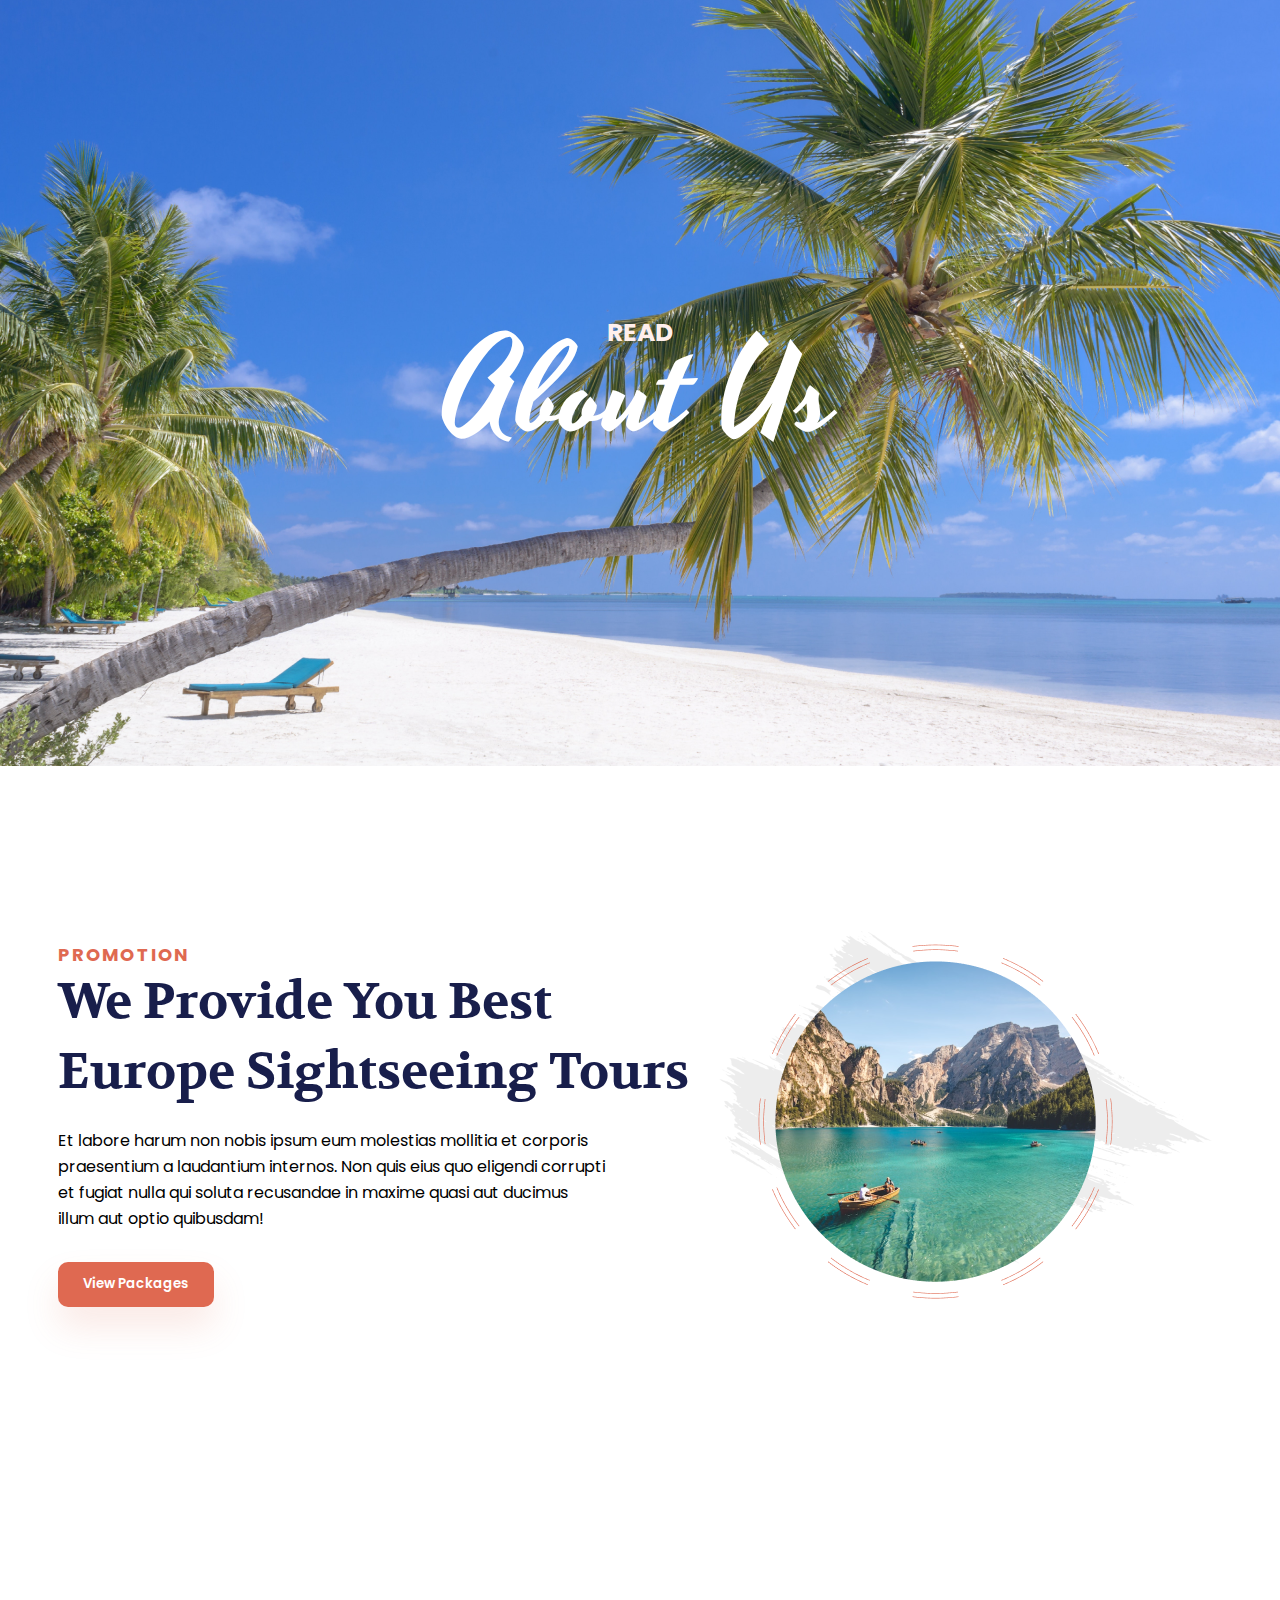
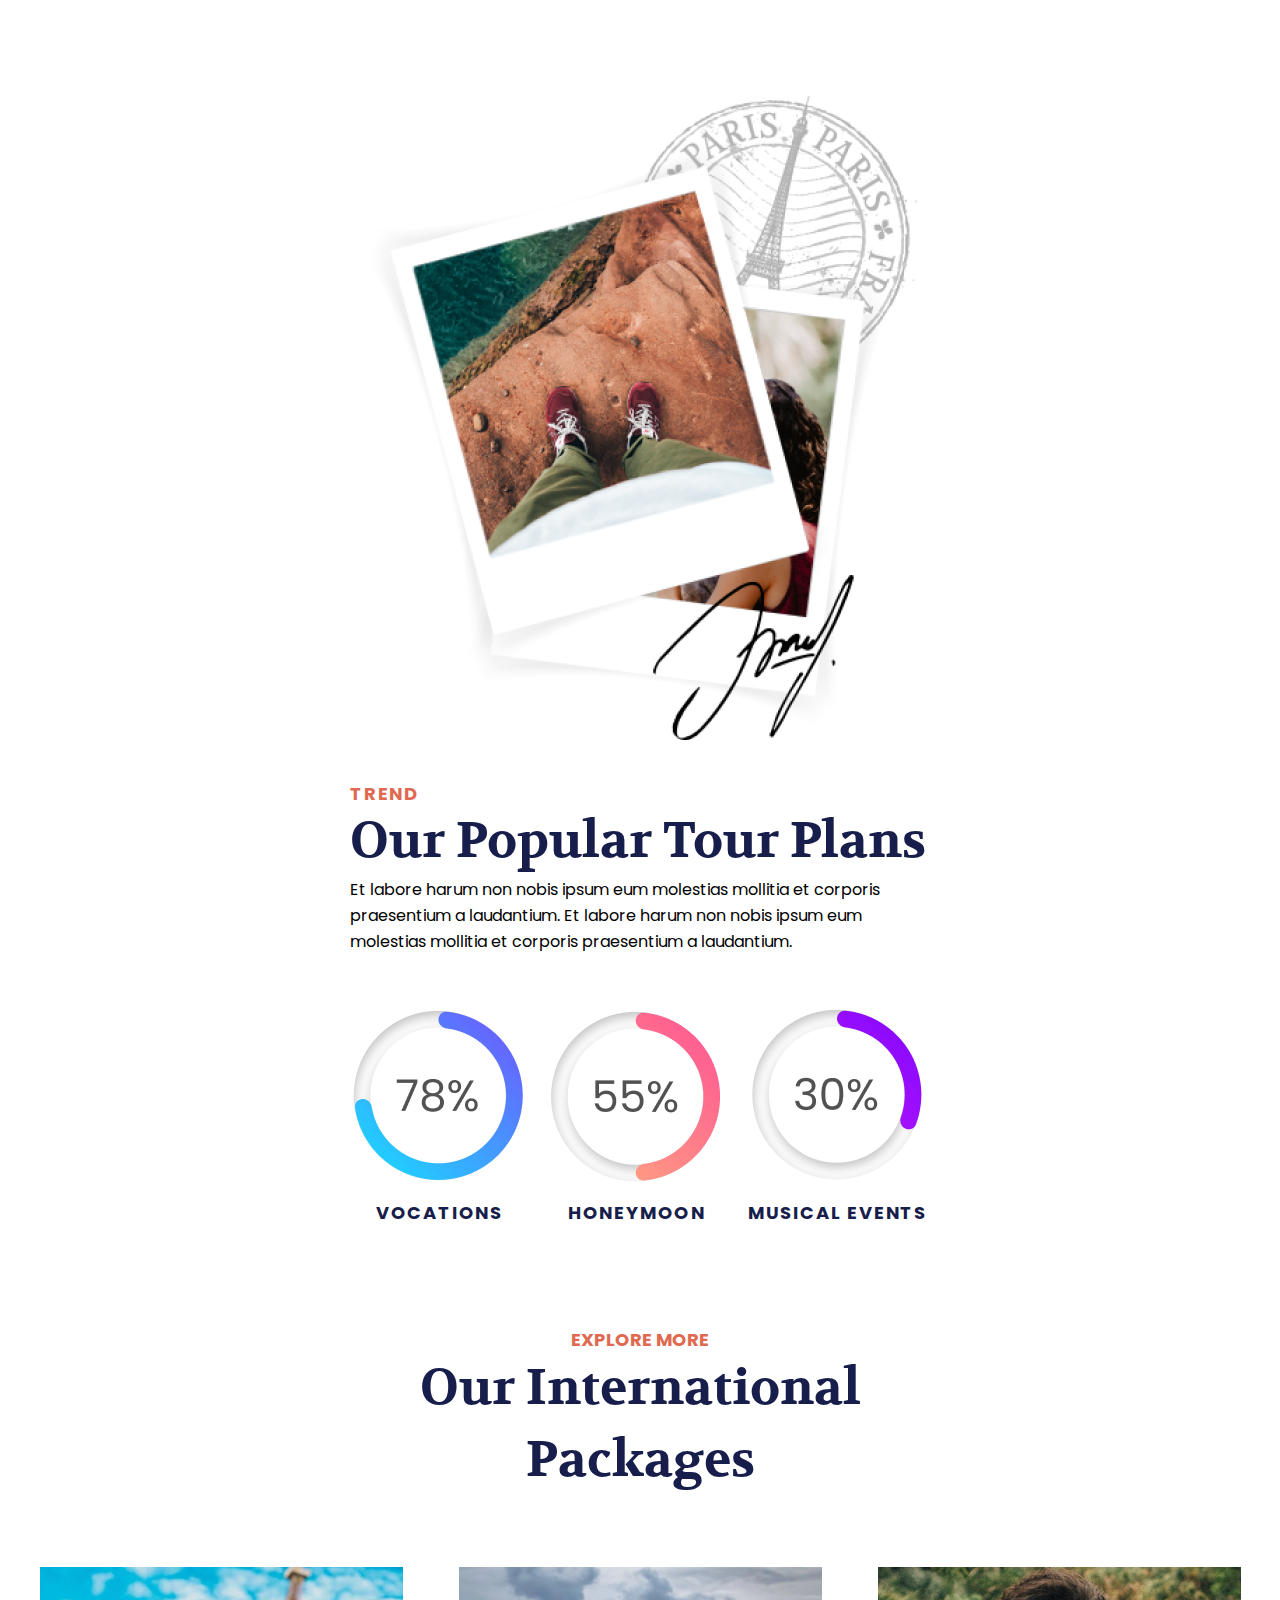
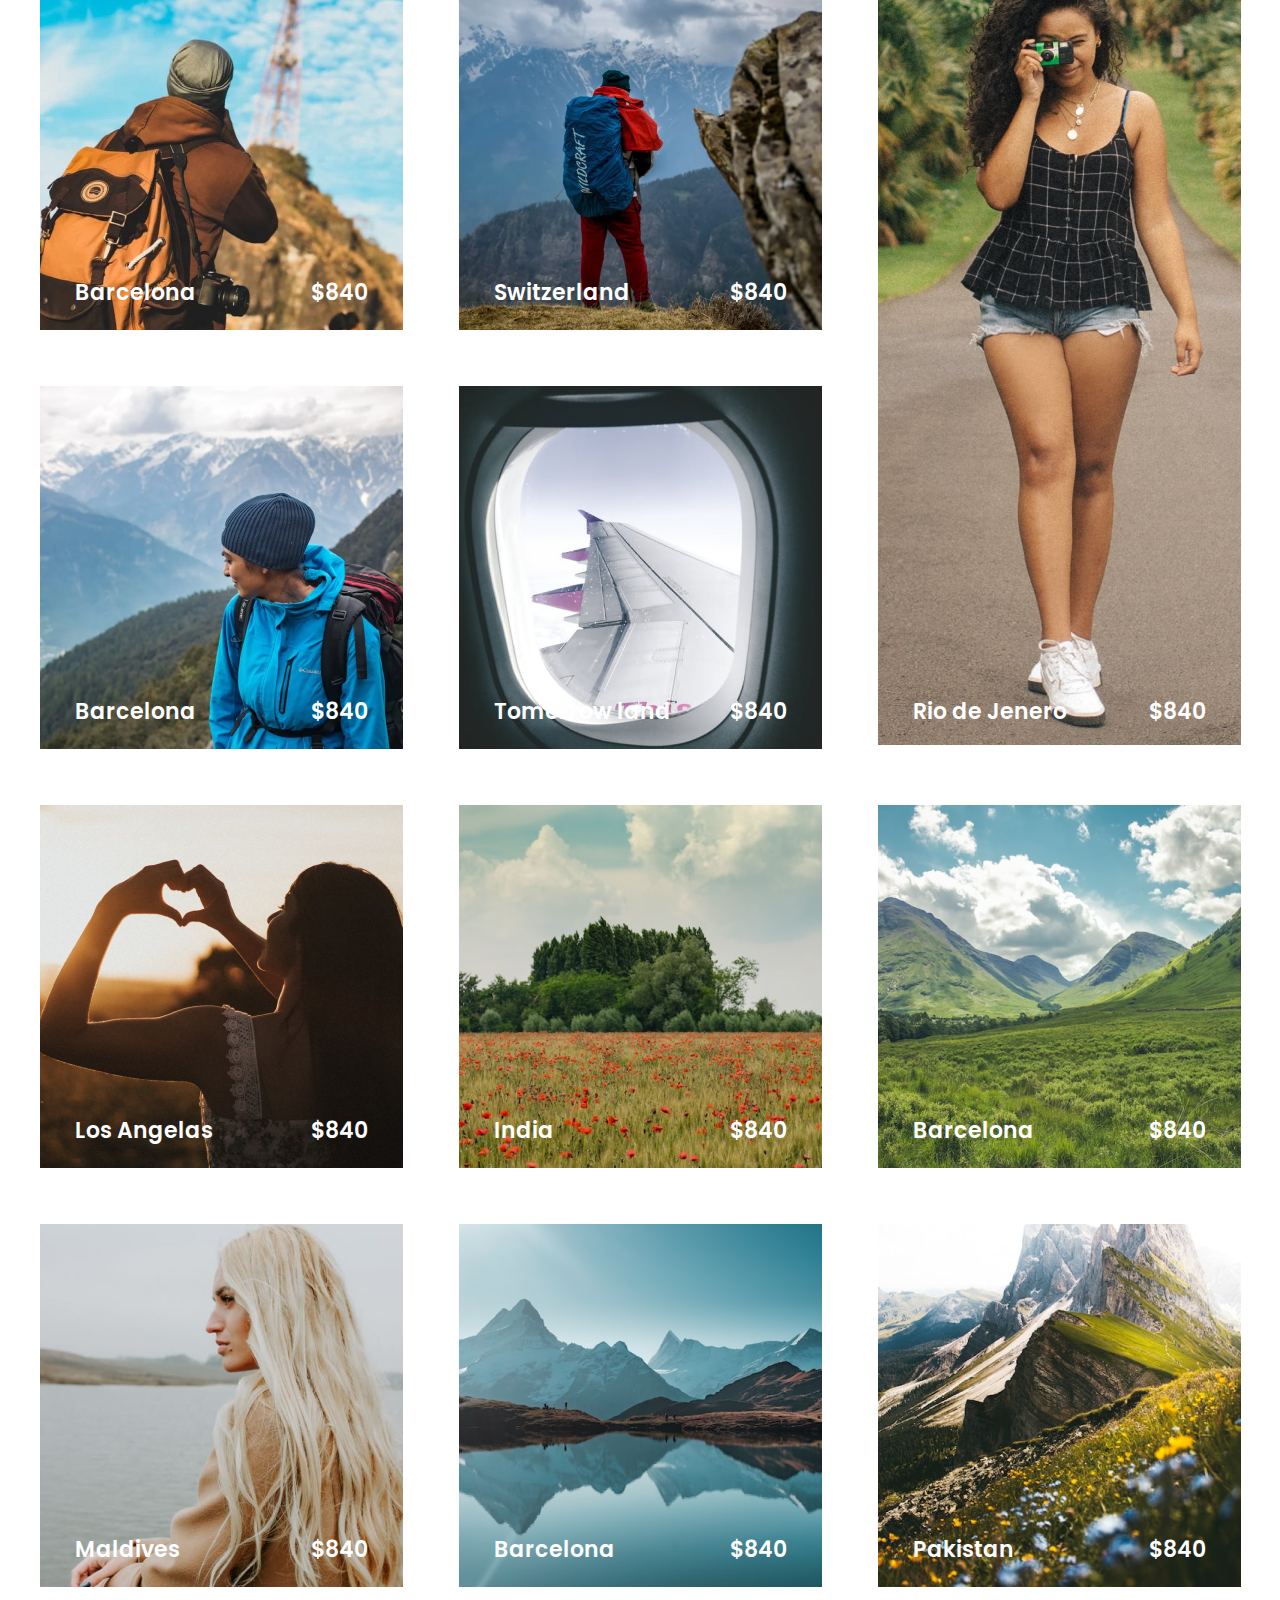
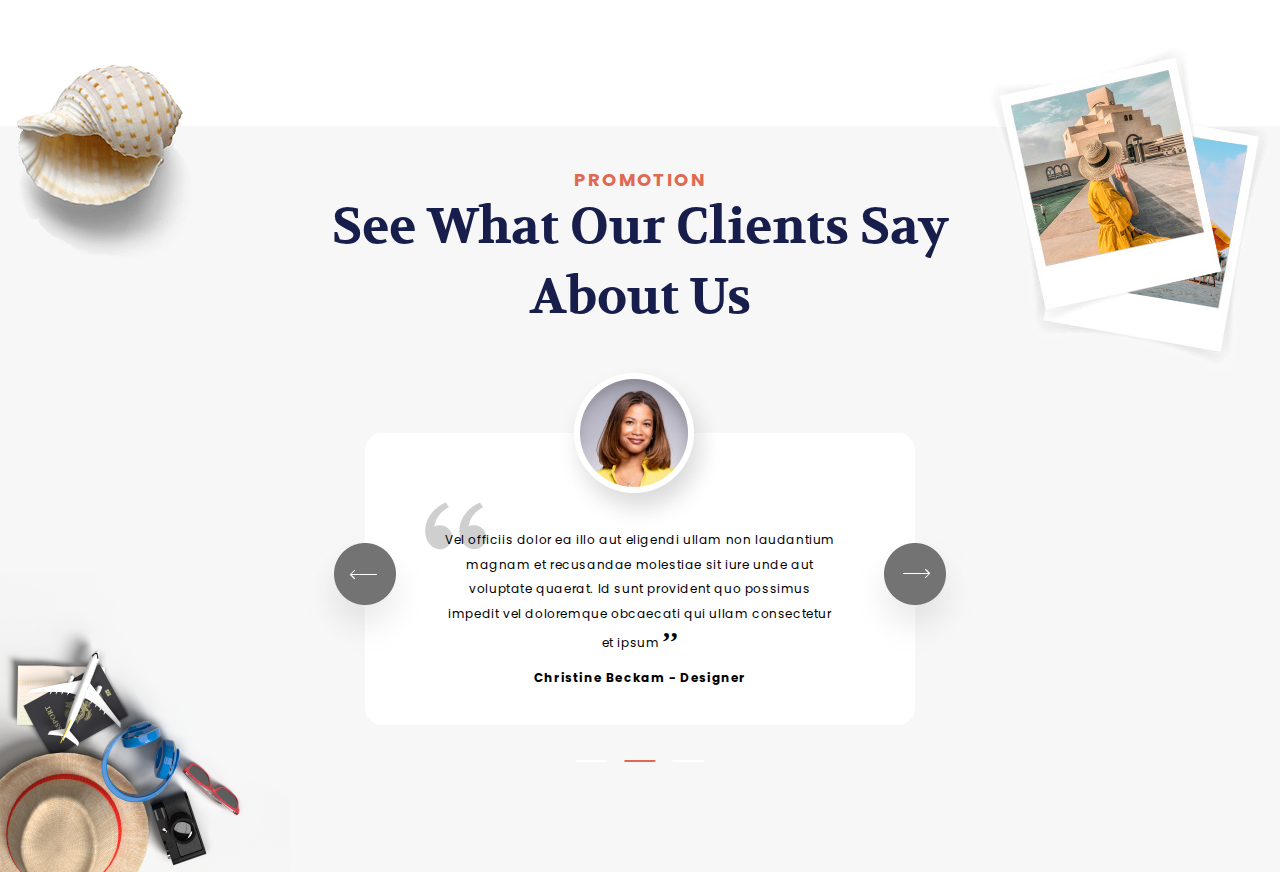
==== commit 4e2e6cb5: ""about wanderlust video updated and homepage header avatar images responsive codes updated"" ====
--- a/about.html
+++ b/about.html
@@ -49,7 +49,12 @@
         alt="about-context-img01"
       />
     </div>
-
+    <div class="about-wanderlust-container">
+      <video class="about-wanderlust-video" src="images/about/about-video01.mp4" muted autoplay loop></video>
+      <div class="about-wanderlust-writing">
+          <h1 class="about-wanderlust-headline"> Wanderlust </h1> 
+      </div>
+  </div>
     <div class="about-trend-section-container">
       <img
         class="about-trend-img"
--- a/styles/about.css
+++ b/styles/about.css
@@ -109,6 +109,7 @@
 /* About Promotion END */
 .about-wanderlust-container {
   position: relative;
+  padding-bottom: 60px ;
 }
 .about-wanderlust-video {
   object-fit: cover;
